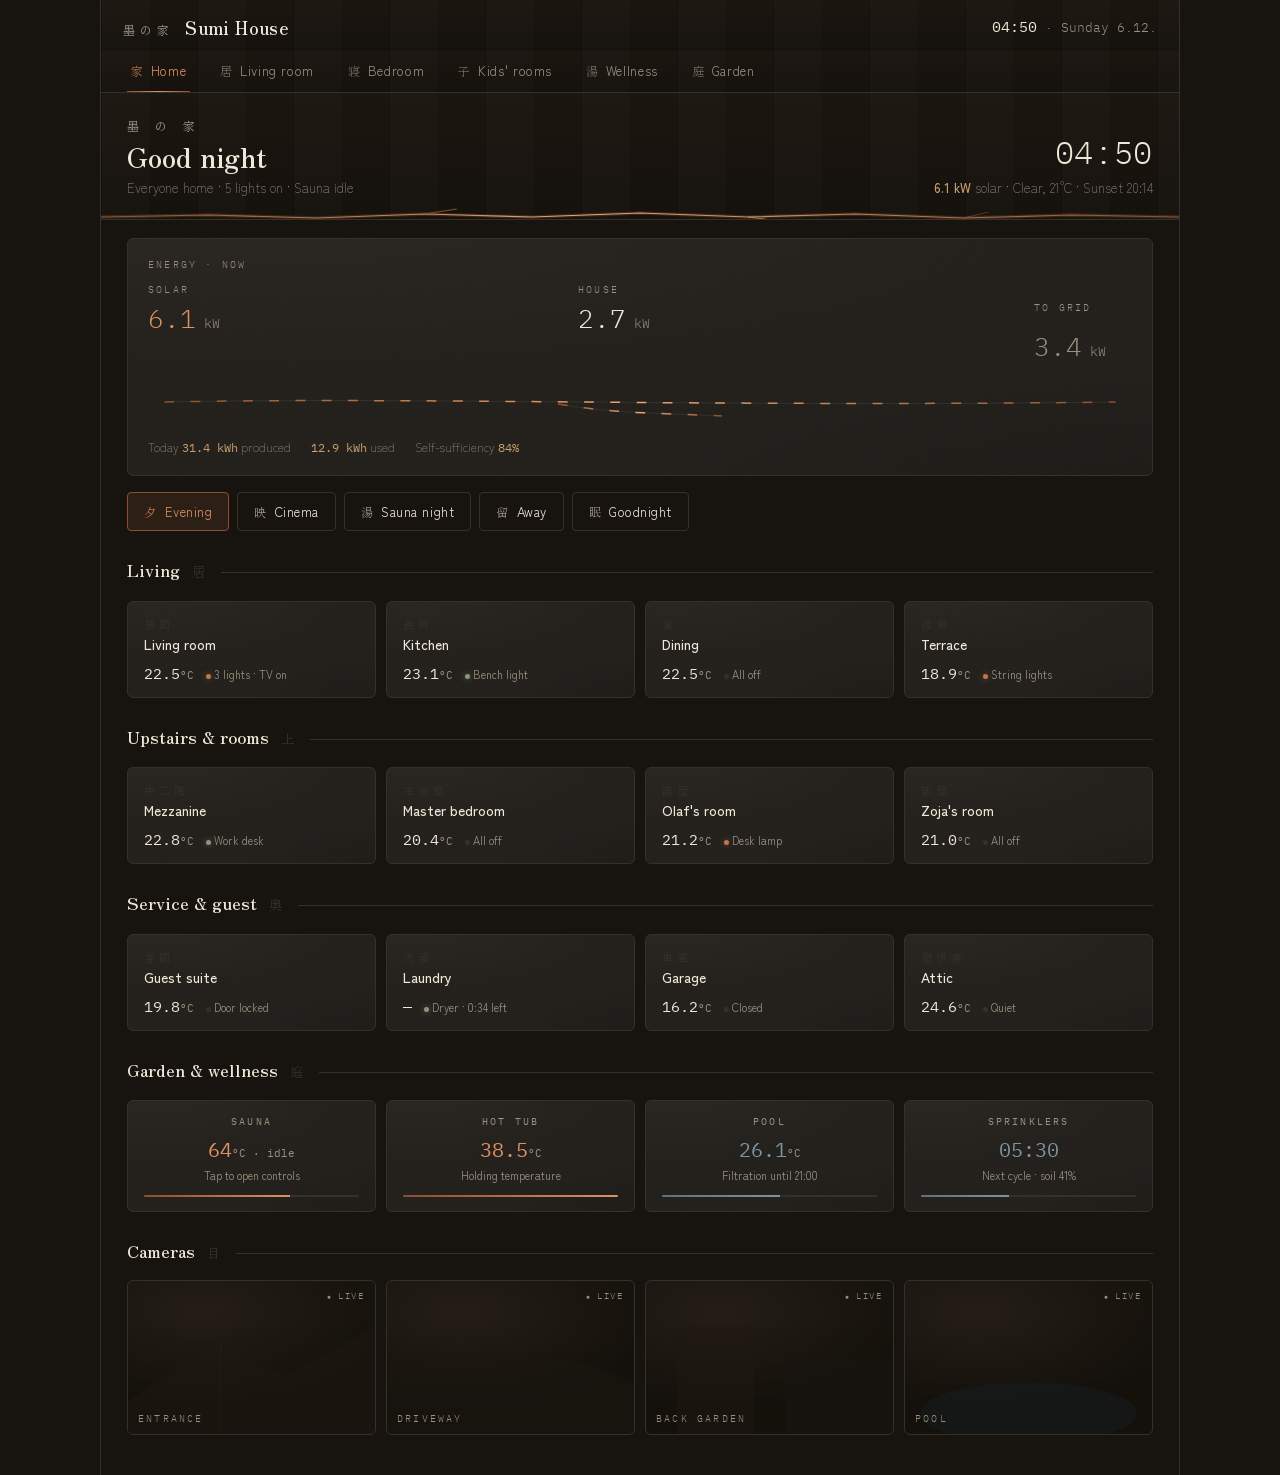
==== Concepts/sumi-house-mock.html @ 8020c4f8 "initial theme and concept files including ai specs" ====
<!DOCTYPE html>
<html lang="en">
<head>
<meta charset="UTF-8">
<meta name="viewport" content="width=device-width, initial-scale=1.0">
<title>Sumi House — Home Assistant Mock</title>
<link rel="preconnect" href="https://fonts.googleapis.com">
<link href="https://fonts.googleapis.com/css2?family=Zen+Old+Mincho:wght@400;600;700&family=Zen+Kaku+Gothic+New:wght@300;400;500;700&family=IBM+Plex+Mono:wght@300;400;500&display=swap" rel="stylesheet">
<style>
:root{
  --char:      #17130E;
  --char-2:    #211E1A;  /* cast concrete — deep */
  --char-3:    #292620;
  --seam:      #34302A;
  --washi:     #EFE7D7;
  --stone:     #99907F;
  --oak:       #C89F6E;
  --copper:    #C0754A;
  --copper-hi: #DE9163;
  --copper-lo: #8C4E2E;
  --moss:      #8B9678;
  --mizu:      #7E93A0;
  --faint:     #6B655A;
  --r-card: 6px;
  --r-chip: 4px;
  --font-display:"Zen Old Mincho",serif;
  --font-ui:"Zen Kaku Gothic New",sans-serif;
  --font-data:"IBM Plex Mono",monospace;
  --crack: url("data:image/svg+xml,%3Csvg%20xmlns='http://www.w3.org/2000/svg'%20viewBox='0%200%20600%2014'%20preserveAspectRatio='none'%3E%3Cdefs%3E%3ClinearGradient%20id='g'%20x1='0'%20x2='1'%3E%3Cstop%20offset='0'%20stop-color='%238C4E2E'/%3E%3Cstop%20offset='.45'%20stop-color='%23E8A56F'/%3E%3Cstop%20offset='1'%20stop-color='%238C4E2E'/%3E%3C/linearGradient%3E%3C/defs%3E%3Cpath%20d='M0%2010%20L60%208%20120%2011%20180%207%20240%2010%20300%206%20360%2010%20420%207%20480%2011%20540%208%20600%2010'%20fill='none'%20stroke='%23DE9163'%20stroke-width='3.5'%20opacity='.16'/%3E%3Cpath%20d='M0%2010%20L60%208%20120%2011%20180%207%20240%2010%20300%206%20360%2010%20420%207%20480%2011%20540%208%20600%2010'%20fill='none'%20stroke='url(%23g)'%20stroke-width='1.2'/%3E%3Cpath%20d='M180%207%20L198%202%20M360%2010%20L376%2013.5%20M480%2011%20L494%205'%20fill='none'%20stroke='url(%23g)'%20stroke-width='.8'%20opacity='.85'/%3E%3C/svg%3E");
}
*{margin:0;padding:0;box-sizing:border-box}
html,body{height:100%}
body{
  background:var(--char);color:var(--washi);
  font-family:var(--font-ui);font-weight:300;line-height:1.5;
  -webkit-font-smoothing:antialiased;
}
button{font-family:inherit;color:inherit;background:none;border:none;cursor:pointer}
.planks{
  background-image:
    repeating-linear-gradient(90deg, rgba(0,0,0,.28) 0px, rgba(0,0,0,.28) 1px, transparent 1px, transparent 96px),
    repeating-linear-gradient(90deg, rgba(255,255,255,.012) 0px, rgba(255,255,255,.012) 48px, transparent 48px, transparent 96px),
    linear-gradient(180deg,#1B1610 0%, #15110C 100%);
}
/* ---------- HA app chrome ---------- */
.app{max-width:1080px;margin:0 auto;min-height:100%;border-left:1px solid var(--seam);border-right:1px solid var(--seam)}
.appbar{
  display:flex;align-items:center;justify-content:space-between;
  padding:14px 22px 10px;
}
.appbar .brand{display:flex;align-items:baseline;gap:12px}
.appbar .brand .k{font-family:var(--font-display);font-size:12px;letter-spacing:.4em;color:var(--stone)}
.appbar .brand b{font-family:var(--font-display);font-weight:600;font-size:18px;letter-spacing:.02em}
.appbar .clockline{font-family:var(--font-data);font-size:13px;color:var(--stone)}
.appbar .clockline b{color:var(--washi);font-weight:400;font-size:15px}
.tabs{
  display:flex;gap:2px;padding:0 14px;overflow-x:auto;scrollbar-width:none;
  border-bottom:1px solid var(--seam);
}
.tabs::-webkit-scrollbar{display:none}
.tab{
  padding:10px 16px 12px;font-size:13px;font-weight:400;color:var(--stone);
  letter-spacing:.05em;position:relative;white-space:nowrap;transition:color .2s;
}
.tab .k{font-family:var(--font-display);margin-right:7px;font-size:12px;opacity:.7}
.tab:hover{color:var(--washi)}
.tab.active{color:var(--copper-hi)}
.tab.active::after{
  content:"";position:absolute;left:12px;right:12px;bottom:-1px;height:2px;
  background:linear-gradient(90deg,var(--copper-lo),var(--copper-hi),var(--copper-lo));
}
/* ---------- views ---------- */
.view{display:none;padding-bottom:40px;animation:vin .35s ease}
.view.on{display:block}
@keyframes vin{from{opacity:0;transform:translateY(4px)}to{opacity:1;transform:none}}
@media (prefers-reduced-motion: reduce){.view{animation:none}}
.dash-head{padding:24px 26px 22px;position:relative;overflow:hidden;border-bottom:1px solid var(--seam)}
.dash-head::after{
  content:"";position:absolute;left:0;right:0;bottom:-2px;height:14px;pointer-events:none;
  background:var(--crack) center bottom / 100% 14px no-repeat;
}
.dh-row{display:flex;justify-content:space-between;align-items:flex-end;gap:16px;flex-wrap:wrap}
.dh-kanji{font-family:var(--font-display);color:var(--stone);font-size:12px;letter-spacing:.55em;margin-bottom:6px}
.dh-title{font-family:var(--font-display);font-weight:600;font-size:28px;line-height:1.1}
.dh-sub{color:var(--stone);font-size:13px;margin-top:6px}
.dh-clock{text-align:right}
.dh-time{font-family:var(--font-data);font-weight:300;font-size:32px;letter-spacing:.02em}
.dh-wx{color:var(--stone);font-size:13px;margin-top:2px}
.dh-wx b{color:var(--oak);font-weight:500}
/* ---------- grid & cards ---------- */
.grid{display:grid;gap:10px;padding:18px 26px 0}
.g2{grid-template-columns:repeat(2,1fr)}
.g3{grid-template-columns:repeat(3,1fr)}
.g4{grid-template-columns:repeat(4,1fr)}
.span2{grid-column:span 2}
.card{
  background:
    url("data:image/svg+xml,%3Csvg%20xmlns='http://www.w3.org/2000/svg'%20width='160'%20height='160'%3E%3Cfilter%20id='n'%3E%3CfeTurbulence%20type='fractalNoise'%20baseFrequency='0.8'%20numOctaves='2'%20stitchTiles='stitch'/%3E%3C/filter%3E%3Crect%20width='160'%20height='160'%20filter='url(%23n)'%20opacity='0.035'/%3E%3C/svg%3E"),
    radial-gradient(140% 120% at 12% -10%, #282520 0%, rgba(40,37,32,0) 55%),
    radial-gradient(130% 140% at 108% 118%, #1A1814 0%, rgba(26,24,20,0) 50%),
    var(--char-2);
  border:1px solid var(--seam);border-radius:var(--r-card);
  padding:14px 16px;position:relative;
  transition:filter .25s ease, transform .25s ease, border-color .3s ease;
}
.card:hover{filter:brightness(1.08)}
/* active card — a quiet copper trace on the frame, no crack */
.card.veined{border-color:rgba(140,78,46,.45)}
.label{font-family:var(--font-data);font-size:10px;letter-spacing:.22em;text-transform:uppercase;color:var(--stone)}
.sect{padding:26px 26px 0;display:flex;align-items:baseline;gap:12px}
.sect h3{font-family:var(--font-display);font-weight:600;font-size:17px}
.sect .k{font-family:var(--font-display);color:var(--seam);font-size:13px;letter-spacing:.3em}
.sect::after{content:"";flex:1;height:1px;background:var(--seam);transform:translateY(-4px)}
/* ---------- energy ---------- */
.energy{grid-column:1 / -1;padding:18px 20px}
.en-row{display:flex;justify-content:space-between;gap:12px;flex-wrap:wrap}
.en-node{min-width:110px}
.en-node .v{font-family:var(--font-data);font-size:26px;font-weight:300;margin-top:2px}
.en-node .v small{font-size:13px;color:var(--stone)}
.en-node.solar .v{color:var(--copper-hi)}
.en-node.grid .v{color:var(--stone)}
.en-flow{height:46px;margin-top:14px}
.en-flow svg{width:100%;height:100%}
.flowline{stroke:var(--seam);stroke-width:1;fill:none}
.flowlive{stroke:url(#cu);stroke-width:1.5;fill:none;stroke-dasharray:6 10;animation:flow 2.6s linear infinite}
@keyframes flow{to{stroke-dashoffset:-64}}
@media (prefers-reduced-motion: reduce){.flowlive{animation:none}}
.en-meta{display:flex;gap:20px;margin-top:12px;color:var(--stone);font-size:12px;flex-wrap:wrap}
.en-meta b{color:var(--oak);font-family:var(--font-data);font-weight:400}
/* ---------- scenes ---------- */
.scenes{display:flex;gap:8px;padding:16px 26px 0;flex-wrap:wrap}
.scene{
  border:1px solid var(--seam);border-radius:var(--r-chip);color:var(--washi);
  font-weight:400;font-size:13px;padding:9px 16px;letter-spacing:.04em;transition:all .2s ease;
}
.scene .k{font-family:var(--font-display);color:var(--stone);margin-right:8px;font-size:12px}
.scene:hover{border-color:var(--copper-lo);color:var(--copper-hi)}
.scene.active{background:rgba(192,117,74,.12);border-color:var(--copper-lo);color:var(--copper-hi)}
.scene.active .k{color:var(--copper)}
/* ---------- rooms ---------- */
.room{min-height:96px;display:flex;flex-direction:column;justify-content:space-between;cursor:pointer;text-align:left;width:100%}
.room:hover{transform:translateY(-1px)}
.room .k{font-family:var(--font-display);font-size:11px;color:var(--seam);letter-spacing:.35em;transition:color .25s}
.room:hover .k{color:var(--copper-lo)}
.room h4{font-weight:500;font-size:14px;margin-top:2px}
.room .stat{display:flex;gap:12px;align-items:baseline;margin-top:10px}
.room .t{font-family:var(--font-data);font-size:15px}
.room .t small{color:var(--stone);font-size:11px}
.room .devs{color:var(--stone);font-size:11px}
.dot{width:5px;height:5px;border-radius:50%;display:inline-block;background:var(--seam);vertical-align:middle}
.dot.on{background:var(--moss);box-shadow:0 0 6px rgba(139,150,120,.6)}
.dot.warm{background:var(--copper);box-shadow:0 0 6px rgba(192,117,74,.55)}
/* ---------- cameras ---------- */
.cams{display:grid;grid-template-columns:repeat(4,1fr);gap:10px;padding:16px 26px 0}
.cam{
  aspect-ratio:16/10;border:1px solid var(--seam);border-radius:var(--r-card);
  background:radial-gradient(120% 90% at 30% 20%, #241E16 0%, #14100B 70%);
  position:relative;overflow:hidden;
}
.cam .label{position:absolute;left:10px;bottom:8px}
.cam .rec{position:absolute;top:8px;right:10px;font-family:var(--font-data);font-size:9px;letter-spacing:.2em;color:var(--moss)}
.cam .rec::before{content:"●";margin-right:5px;font-size:7px}
.cam svg{position:absolute;inset:0;width:100%;height:100%;opacity:.5}
/* ---------- wellness tiles ---------- */
.well .v{font-family:var(--font-data);font-size:20px;margin-top:8px}
.well .v small{font-size:11px;color:var(--stone)}
.well .state{font-size:11px;color:var(--stone);margin-top:4px}
.well.hot .v{color:var(--copper-hi)}
.well.water .v{color:var(--mizu)}
.well.grass .v{color:var(--moss)}
.bar{height:2px;background:var(--seam);border-radius:1px;margin-top:12px;overflow:hidden}
.bar i{display:block;height:100%;background:linear-gradient(90deg,var(--copper-lo),var(--copper-hi));transition:width .4s ease}
.bar.w i{background:linear-gradient(90deg,#5C7280,var(--mizu))}
.bar.g i{background:linear-gradient(90deg,#66735A,var(--moss))}
/* ---------- lights & controls ---------- */
.light-row{display:flex;flex-direction:column;gap:6px;margin-top:12px}
.light{
  display:flex;align-items:center;gap:12px;padding:10px 12px;
  background:var(--char);border:1px solid var(--seam);border-radius:var(--r-chip);
}
.light .nm{font-size:13px;font-weight:400;flex:1;min-width:96px}
.light .pct{font-family:var(--font-data);font-size:12px;color:var(--stone);width:38px;text-align:right}
input[type=range]{
  -webkit-appearance:none;appearance:none;flex:1.6;min-width:80px;height:2px;border-radius:1px;outline:none;
  background:linear-gradient(90deg,var(--copper-lo) 0%,var(--oak) var(--v,50%),var(--seam) var(--v,50%));
}
input[type=range]::-webkit-slider-thumb{
  -webkit-appearance:none;width:12px;height:12px;border-radius:50%;
  background:var(--washi);box-shadow:0 0 0 3px var(--char);cursor:pointer;
}
input[type=range]::-moz-range-thumb{
  width:12px;height:12px;border:none;border-radius:50%;
  background:var(--washi);box-shadow:0 0 0 3px var(--char);cursor:pointer;
}
.toggle{
  width:40px;height:22px;border-radius:3px;border:1px solid var(--seam);
  position:relative;background:var(--char);flex:none;
}
.toggle i{position:absolute;top:3px;left:3px;width:14px;height:14px;border-radius:2px;background:var(--stone);transition:all .2s}
.toggle.on{border-color:var(--copper-lo);background:rgba(192,117,74,.14)}
.toggle.on i{left:21px;background:var(--copper)}
.rowline{display:flex;justify-content:space-between;align-items:center;margin-top:10px;gap:10px}
.rowline .st{font-weight:500;font-size:14px}
.rowline .sub{color:var(--stone);font-size:11px;margin-top:2px}
/* climate */
.climate .big{font-family:var(--font-data);font-size:34px;font-weight:300;margin-top:6px}
.climate .big small{font-size:14px;color:var(--stone)}
.climate .tgt{color:var(--stone);font-size:12px;margin-top:2px}
.climate .tgt b{color:var(--oak);font-family:var(--font-data);font-weight:400}
.steppers{display:flex;gap:6px;margin-top:12px;align-items:center}
.step{
  width:32px;height:28px;border:1px solid var(--seam);border-radius:3px;color:var(--stone);
  font-family:var(--font-data);font-size:15px;transition:all .2s;
}
.step:hover{color:var(--copper-hi);border-color:var(--copper-lo)}
.mchip{
  font-family:var(--font-data);font-size:10px;letter-spacing:.15em;text-transform:uppercase;
  border:1px solid var(--seam);border-radius:3px;padding:5px 10px;color:var(--stone);
}
.mchip.on{color:var(--copper-hi);border-color:var(--copper-lo);background:rgba(192,117,74,.13)}
/* media */
.media{display:flex;gap:14px;align-items:center;margin-top:10px}
.art{
  width:48px;height:48px;border-radius:var(--r-chip);flex:none;
  background:linear-gradient(135deg,#3B2E20,#1C150D);border:1px solid var(--seam);position:relative;overflow:hidden;
}
.art::after{content:"";position:absolute;inset:0;background:radial-gradient(60% 60% at 35% 30%,rgba(222,145,99,.35),transparent 70%)}
.media .tt{font-weight:500;font-size:14px}
.media .ar{color:var(--stone);font-size:12px;margin-top:2px}
.transport{display:flex;gap:16px;margin-top:6px;color:var(--stone);font-size:12px;font-family:var(--font-data);letter-spacing:.1em;align-items:center}
.transport button{color:var(--copper-hi);font-size:13px}
/* action button */
.act{
  margin-top:12px;border:1px solid var(--copper-lo);border-radius:3px;padding:8px 14px;
  color:var(--copper-hi);font-size:12px;letter-spacing:.08em;font-weight:400;transition:all .2s;
}
.act:hover{background:rgba(192,117,74,.12)}
.act.ghost{border-color:var(--seam);color:var(--stone)}
.act.ghost:hover{color:var(--washi)}
/* toast */
.toast{
  position:fixed;left:50%;bottom:26px;transform:translate(-50%,20px);opacity:0;
  background:var(--char-3);border:1px solid var(--seam);border-radius:4px;
  padding:10px 18px;font-size:13px;color:var(--washi);pointer-events:none;
  transition:all .3s ease;z-index:50;box-shadow:0 12px 40px rgba(0,0,0,.5);
}
.toast.show{opacity:1;transform:translate(-50%,0)}
.toast .k{font-family:var(--font-display);color:var(--copper);margin-right:8px}
@media(max-width:760px){
  .g4{grid-template-columns:repeat(2,1fr)}
  .g3{grid-template-columns:repeat(2,1fr)}
  .cams{grid-template-columns:repeat(2,1fr)}
  .grid,.sect,.scenes,.cams{padding-left:14px;padding-right:14px}
  .dash-head{padding:20px 14px 18px}
  .dh-time{font-size:25px}
  .appbar{padding:12px 14px 8px}
}
@media(max-width:430px){
  .g2{grid-template-columns:1fr}
  .span2{grid-column:span 1}
}
/* ============================================================
   GARDEN — Onsen (湯) & Maintenance (庭)
   Accent = identity (oak / mizu / moss). Copper = kintsugi only.
   ============================================================ */
.a-oak{--accent:var(--oak)}
.a-mizu{--accent:var(--mizu)}
.a-moss{--accent:var(--moss)}
.a-copper{--accent:var(--copper-hi)}
.span3{grid-column:span 3}
.grid > *{min-width:0}   /* a card never widens its own grid track */
.spanall{grid-column:1/-1}
.sect.major{padding-top:32px}
.sect.major h3{font-size:19px}
.sect.major .k{color:var(--stone);opacity:.55}

/* --- kintsugi: a real seam, earned only by an active device --- */
.card.veined::after{
  content:"";position:absolute;left:-1px;right:-1px;top:-6px;height:14px;pointer-events:none;
  background:var(--crack) center center / 100% 14px no-repeat;
  animation:seamin var(--ease-in,.9s) ease;
}
@keyframes seamin{from{opacity:0;transform:scaleX(.6)}to{opacity:1;transform:none}}
@media (prefers-reduced-motion: reduce){.card.veined::after{animation:none}}

/* --- vessel cards: sauna & hot tub. Same geometry, different form --- */
.vessel{display:flex;flex-direction:column;min-height:0;padding:13px 16px 11px}
.vessel::before{
  content:"";position:absolute;left:0;top:12px;bottom:12px;width:2px;
  border-radius:0 2px 2px 0;background:var(--accent);opacity:.7;
}
.vhead{display:flex;align-items:flex-start;justify-content:space-between;gap:10px}
.vhead .ttl{display:flex;align-items:baseline;gap:9px}
.vhead .k{font-family:var(--font-display);font-size:13px;letter-spacing:.3em;color:var(--accent);opacity:.85}
.pill{
  font-family:var(--font-data);font-size:9px;letter-spacing:.2em;text-transform:uppercase;
  color:var(--stone);border:1px solid var(--seam);border-radius:2px;padding:3px 7px;white-space:nowrap;
}
.pill.live{color:var(--copper-hi);border-color:var(--copper-lo);background:rgba(192,117,74,.11)}
.pill.cool{color:var(--mizu);border-color:rgba(126,147,160,.45)}
.pill.ok{color:var(--moss);border-color:rgba(139,150,120,.45)}

/* gauge — arc (dry heat, open) vs ring (water, closed) */
.gwrap{display:flex;align-items:center;justify-content:center;gap:10px;margin:6px 0 2px}
.gbtn{
  width:40px;height:40px;flex:none;border:1px solid var(--seam);border-radius:4px;
  color:var(--stone);font-family:var(--font-data);font-size:18px;line-height:1;transition:all .2s;
}
.gbtn:hover{color:var(--copper-hi);border-color:var(--copper-lo);background:rgba(192,117,74,.08)}
.gbtn:active{transform:scale(.94)}
.gauge{position:relative;width:116px;height:116px;flex:none;touch-action:none;cursor:pointer}
.gauge svg{width:100%;height:100%;display:block}
.gauge.arc svg{transform:rotate(135deg)}
.gauge.ring svg{transform:rotate(-90deg)}
.gtrack{fill:none;stroke:var(--seam);stroke-width:3}
.gfill{fill:none;stroke-width:3;stroke-linecap:round;stroke:var(--accent);transition:stroke-dashoffset .45s cubic-bezier(.22,1,.36,1),stroke .3s}
.card.veined .gfill{stroke:var(--copper-hi)}
.ghandle{fill:var(--washi);stroke:var(--char);stroke-width:3;r:4;transition:transform .45s cubic-bezier(.22,1,.36,1)}
.gcenter{position:absolute;inset:0;display:flex;flex-direction:column;align-items:center;justify-content:center;pointer-events:none}
.gnum{font-family:var(--font-data);font-size:29px;font-weight:300;line-height:1;letter-spacing:-.01em}
.gnum small{font-size:11px;color:var(--stone);margin-left:1px}
.gtgt{font-family:var(--font-data);font-size:9px;color:var(--stone);letter-spacing:.12em;margin-top:5px}
.gtgt b{color:var(--accent);font-weight:400}
.geta{font-family:var(--font-data);font-size:9px;letter-spacing:.16em;text-transform:uppercase;color:var(--faint);text-align:center;margin:0 0 8px}

/* rows inside a vessel / any stacked control card */
.vrow{display:flex;align-items:center;justify-content:space-between;gap:10px;padding:6px 0;border-top:1px solid var(--seam)}
.vrow:first-of-type{border-top:none}
.vrow .nm{font-size:13px;font-weight:400}
.vrow .nm em{display:block;font-style:normal;color:var(--stone);font-size:10px;margin-top:1px;font-family:var(--font-data);letter-spacing:.03em}
.vrow .val{font-family:var(--font-data);font-size:13px;color:var(--washi)}

/* running cost footer */
.cost{display:flex;align-items:baseline;gap:20px;margin-top:auto;padding-top:9px;border-top:1px solid var(--seam)}
.cost .c{flex:none}
.cost .c .l{font-family:var(--font-data);font-size:9px;letter-spacing:.2em;text-transform:uppercase;color:var(--faint)}
.cost .c .n{font-family:var(--font-data);font-size:13px;margin-top:2px;font-weight:300}
.cost .c .n span{font-size:10px;color:var(--stone);margin-left:3px}
.spark{flex:1;display:flex;align-items:flex-end;gap:2px;height:24px;min-width:56px}
.spark i{flex:1;background:var(--seam);border-radius:1px 1px 0 0;min-height:2px}
.spark i.cur{background:var(--accent);opacity:.85}

.chiprow{display:flex;gap:6px;align-items:center}

/* light colour swatches */
.swatches{display:flex;gap:6px;flex-wrap:wrap}
.sw{width:24px;height:24px;border-radius:3px;border:1px solid var(--seam);flex:none;transition:all .2s;position:relative}
.sw:hover{transform:translateY(-1px)}
.sw.on{border-color:var(--washi);box-shadow:0 0 0 1px var(--washi) inset,0 0 10px -2px currentColor}

/* service / maintenance — one quiet line, not a grid of boxes */
.svcline{display:flex;flex-wrap:wrap;gap:4px 20px;margin-top:9px;padding-top:9px;border-top:1px solid var(--seam)}
.svcline .s{display:flex;align-items:baseline;gap:7px}
.svcline .s .l{font-family:var(--font-data);font-size:9px;letter-spacing:.16em;text-transform:uppercase;color:var(--faint)}
.svcline .s .d{font-family:var(--font-data);font-size:12px;color:var(--washi)}
.svcline .s.due .d{color:var(--copper-hi)}

/* service / maintenance countdowns */
.svc{display:grid;grid-template-columns:1fr 1fr;gap:8px;margin-top:10px}
.svc.three{grid-template-columns:repeat(3,1fr)}
.svcitem{border:1px solid var(--seam);border-radius:var(--r-chip);padding:9px 10px;background:var(--char)}
.svcitem .l{font-family:var(--font-data);font-size:9px;letter-spacing:.18em;text-transform:uppercase;color:var(--stone)}
.svcitem .d{font-family:var(--font-data);font-size:15px;margin-top:5px;font-weight:300}
.svcitem .w{font-size:10px;color:var(--stone);margin-top:3px;font-family:var(--font-data)}
.svcitem.due{border-color:var(--copper-lo)}
.svcitem.due .d{color:var(--copper-hi)}

/* schedule rows */
.sched{margin-top:4px}
.srow{display:flex;align-items:center;gap:10px;padding:5px 0;border-top:1px solid var(--seam)}
.srow:first-child{border-top:none}
.srow .day{font-family:var(--font-data);font-size:10px;letter-spacing:.18em;text-transform:uppercase;color:var(--stone);width:34px;flex:none}
.srow .tm{font-family:var(--font-data);font-size:12px;width:46px;flex:none}
.srow .dur{color:var(--stone);font-size:11px;flex:1;min-width:0;font-family:var(--font-data);letter-spacing:.04em;white-space:nowrap;overflow:hidden;text-overflow:ellipsis}
.srow .vd{
  font-family:var(--font-data);font-size:9px;letter-spacing:.16em;text-transform:uppercase;
  padding:3px 7px;border-radius:2px;border:1px solid var(--seam);color:var(--stone);flex:none;white-space:nowrap;
}
.srow .vd.run{color:var(--moss);border-color:rgba(139,150,120,.5)}
.srow .vd.skip{color:var(--stone);opacity:.55}
.srow.muted{opacity:.4}

/* sensor readings */
.readings{display:grid;grid-template-columns:repeat(4,1fr);gap:0;margin-top:14px}
.rd{border-left:1px solid var(--seam);padding:0 14px}
.rd:first-child{border-left:none;padding-left:0}
.rd .l{font-family:var(--font-data);font-size:9px;letter-spacing:.2em;text-transform:uppercase;color:var(--stone)}
.rd .n{font-family:var(--font-data);font-size:21px;font-weight:300;margin-top:4px;line-height:1}
.rd .n small{font-size:11px;color:var(--stone);margin-left:2px}
.band{height:3px;background:var(--seam);border-radius:2px;margin-top:10px;position:relative}
.band .safe{position:absolute;top:0;bottom:0;background:rgba(139,150,120,.4);border-radius:2px}
.band .pin{position:absolute;top:-3px;width:2px;height:9px;background:var(--washi);border-radius:1px;transform:translateX(-1px)}
.rd .note{font-size:10px;margin-top:6px;font-family:var(--font-data);letter-spacing:.05em;color:var(--moss);white-space:nowrap;overflow:hidden;text-overflow:ellipsis}
.rd .note.warn{color:var(--oak)}

/* sprinkler zone tiles */
.zone{cursor:pointer;text-align:left;width:100%;display:block}
.ztop{display:flex;align-items:flex-start;justify-content:space-between;gap:8px}
.zk{font-family:var(--font-display);font-size:12px;letter-spacing:.3em;color:var(--faint);transition:color .25s}
.zone.on .zk{color:var(--copper-lo)}
.zname{font-size:13px;font-weight:400;margin-top:5px}
.zmeta{color:var(--stone);font-size:11px;margin-top:7px;font-family:var(--font-data);letter-spacing:.03em}

/* run-history timeline */
.tl{margin-top:8px}
.tlrow{display:flex;align-items:center;gap:10px;padding:1px 0}
.tlname{font-size:11px;width:76px;flex:none;display:flex;align-items:baseline;gap:6px}
.tlname .k{font-family:var(--font-display);font-size:10px;letter-spacing:.2em;color:var(--faint)}
.tltrack{flex:1;height:9px;position:relative}
.tltrack::before{content:"";position:absolute;left:0;right:0;top:50%;height:1px;background:var(--seam)}
.tlrun{position:absolute;top:2px;height:5px;border-radius:1px;background:linear-gradient(180deg,rgba(126,147,160,.95),rgba(126,147,160,.45))}
.tlrun.skipped{background:none;border:1px dashed var(--faint);height:4px;top:2px;opacity:.6}
.tlaxis{display:flex;margin-top:5px;padding-left:86px;justify-content:space-between;font-family:var(--font-data);font-size:9px;letter-spacing:.16em;color:var(--faint);text-transform:uppercase}

/* AI forecast block */
#spr-card,#pool-card{display:flex;flex-direction:column}
#pool-card .svcline{margin-top:auto}
.forecast{display:flex;gap:16px;align-items:stretch;margin-top:12px;flex:1}
.fverdict{flex:none;width:118px;border-right:1px solid var(--seam);padding-right:16px;display:flex;flex-direction:column;justify-content:center}
.fverdict .k{font-family:var(--font-display);font-size:26px;letter-spacing:.08em;color:var(--stone)}
.fverdict .vv{font-family:var(--font-data);font-size:10px;letter-spacing:.2em;text-transform:uppercase;margin-top:10px}
.fverdict.run .k{color:var(--moss)}
.fverdict.run .vv{color:var(--moss)}
.fverdict.skip .vv{color:var(--stone)}
.ftext{font-family:var(--font-display);font-size:13px;line-height:1.7;opacity:.92;flex:1}
.fmeta{font-family:var(--font-data);font-size:9px;letter-spacing:.18em;color:var(--faint);margin-top:auto;padding-top:12px;text-transform:uppercase}

/* mower */
.mow{display:flex;gap:14px;align-items:center;margin-top:8px}
.mring{width:50px;height:50px;flex:none;position:relative}
.mring svg{width:100%;height:100%;transform:rotate(-90deg)}
.mring .t{fill:none;stroke:var(--seam);stroke-width:3}
.mring .f{fill:none;stroke:var(--moss);stroke-width:3;stroke-linecap:round;transition:stroke-dashoffset .5s ease}
.mring .c{position:absolute;inset:0;display:flex;align-items:center;justify-content:center;font-family:var(--font-data);font-size:12px;font-weight:300}
.mring .c span{font-size:8px;color:var(--stone)}
.mbody{flex:1;min-width:0}
.mstat{font-size:14px;font-weight:500}
.mlist{margin-top:5px}
.mline{display:flex;justify-content:space-between;gap:10px;padding:2px 0;border-top:1px solid var(--seam);font-size:10px;color:var(--stone)}
.mline:first-child{border-top:none}
.mline b{font-family:var(--font-data);font-weight:400;color:var(--washi);font-size:11px}
.wear{height:2px;background:var(--seam);border-radius:1px;margin-top:6px;overflow:hidden}
.wear i{display:block;height:100%;background:linear-gradient(90deg,var(--moss),var(--oak));transition:width .4s}
.wear i.hot{background:linear-gradient(90deg,var(--oak),var(--copper-hi))}
.errchip{
  font-family:var(--font-data);font-size:9px;letter-spacing:.16em;text-transform:uppercase;
  padding:3px 8px;border-radius:2px;border:1px solid var(--seam);color:var(--stone);
}
.errchip.clear{color:var(--moss);border-color:rgba(139,150,120,.4)}
.errchip.err{color:var(--copper-hi);border-color:var(--copper-lo);background:rgba(192,117,74,.1)}

/* music */
.plist{display:flex;gap:6px;margin-top:8px;overflow-x:auto;scrollbar-width:none;padding-bottom:2px}
.plist::-webkit-scrollbar{display:none}
.plist .mchip{white-space:nowrap;flex:none;cursor:pointer}
.spk{display:flex;align-items:center;gap:8px;margin-top:8px;flex-wrap:wrap}
.spk .mchip{cursor:pointer}

/* ── condensed vessel: gauge beside its controls, everything in one box ── */
.vbody{display:flex;gap:16px;align-items:flex-start;margin-top:9px}
.vleft{width:110px;flex:none;display:flex;flex-direction:column;align-items:center}
.vright{flex:1;min-width:0}
.gauge{width:104px;height:104px}
.gnum{font-size:25px}
.gnum small{font-size:10px}
.gtgt{font-size:10px;letter-spacing:.06em;margin-top:3px}
.gsteps{display:flex;gap:6px;margin-top:7px}
.gsteps .gbtn{width:34px;height:27px;font-size:16px}
.geta{margin:7px 0 0;font-size:8px;letter-spacing:.14em}
.vrow{padding:5px 0}
.vrow .nm em{font-size:10px}
.swrow{display:flex;gap:5px;padding:8px 0 1px;border-top:1px solid var(--seam)}
.swrow .sw{width:19px;height:19px;border-radius:2px}

/* one-line now-playing strip */
.strip{display:flex;align-items:center;gap:10px;margin-top:9px;padding-top:9px;border-top:1px solid var(--seam)}
.art.sm{width:34px;height:34px}
.mtitle{flex:1;min-width:0;font-size:12px;white-space:nowrap;overflow:hidden;text-overflow:ellipsis}
.mtitle em{display:block;font-style:normal;font-size:10px;color:var(--stone);font-family:var(--font-data);letter-spacing:.04em}
.strip .transport{margin-top:0;flex:none;gap:12px}
.selrow{display:flex;gap:8px;margin-top:8px}
select.sel{
  flex:1;min-width:0;appearance:none;-webkit-appearance:none;cursor:pointer;
  background-color:var(--char);border:1px solid var(--seam);border-radius:3px;color:var(--washi);
  font-family:var(--font-ui);font-size:11px;font-weight:300;padding:6px 22px 6px 9px;
  background-image:linear-gradient(45deg,transparent 50%,var(--stone) 50%),linear-gradient(135deg,var(--stone) 50%,transparent 50%);
  background-position:calc(100% - 12px) 13px,calc(100% - 8px) 13px;
  background-size:4px 4px,4px 4px;background-repeat:no-repeat;
}
select.sel:hover{border-color:var(--copper-lo)}
select.sel:focus{outline:none;border-color:var(--copper-lo)}
select.sel option{background:var(--char-2);color:var(--washi)}

/* schedule as one quiet line, not a table */
.stripline{display:flex;flex-wrap:wrap;gap:3px 16px;margin-top:8px;padding-top:8px;border-top:1px solid var(--seam);transition:opacity .25s}
.stripline .s{display:flex;align-items:baseline;gap:6px}
.stripline .s .l{font-family:var(--font-data);font-size:9px;letter-spacing:.16em;text-transform:uppercase;color:var(--faint)}
.stripline .s .d{font-family:var(--font-data);font-size:11px;color:var(--washi)}
.stripline.off{opacity:.3}

/* a dot carries the forecast verdict — no chips */
.sdot{width:5px;height:5px;border-radius:50%;flex:none;background:var(--moss);box-shadow:0 0 5px rgba(139,150,120,.5)}
.srow.skip{opacity:.42}
.srow.skip .sdot{background:none;border:1px solid var(--faint);box-shadow:none}

@media(max-width:620px){
  .vbody{flex-direction:column;align-items:stretch;gap:10px}
  .vleft{width:auto;flex-direction:row;justify-content:center;align-items:center;gap:10px}
  .geta{margin:0}
}

/* garden responsive */
@media(max-width:560px){
  .g3,.g4{grid-template-columns:1fr}
  .span2,.span3{grid-column:span 1}
  .readings{grid-template-columns:repeat(2,1fr);gap:14px 0}
  .rd:nth-child(3){border-left:none;padding-left:0}
  .svc,.svc.three{grid-template-columns:1fr 1fr}
  .gauge{width:128px;height:128px}
  .gnum{font-size:30px}
  .gbtn{width:42px;height:42px}
  .gwrap{gap:8px}
  .cost{flex-wrap:wrap;gap:10px 16px}
  .spark{min-width:100%;order:3;height:20px}
  .vhead{flex-wrap:wrap}
  .tlname{width:64px;font-size:11px}
  .tlaxis{padding-left:76px}
  .mow{gap:12px}
  .mline{flex-wrap:wrap}
}
@media(max-width:900px){
  .vessel{min-height:0}
  .readings{grid-template-columns:repeat(2,1fr);gap:14px 0}
  .rd:nth-child(3){border-left:none;padding-left:0}
  .forecast{flex-direction:column;gap:12px}
  .fverdict{width:auto;border-right:none;border-bottom:1px solid var(--seam);padding:0 0 12px;flex-direction:row;align-items:baseline;gap:14px}
  .fverdict .vv{margin-top:0}
  .tlname{width:74px}
  .tlaxis{padding-left:86px}
}

/* person accent edge (kids rooms, any identity-owned card) */
.person::before{
  content:"";position:absolute;left:0;top:12px;bottom:12px;width:2px;
  border-radius:0 2px 2px 0;background:var(--accent);opacity:.7;
}
/* non-interactive toggle indicator, for tiles that are themselves the button */
.tog-ind{
  width:40px;height:22px;border-radius:3px;border:1px solid var(--seam);
  position:relative;background:var(--char);flex:none;display:inline-block;transition:all .2s;
}
.tog-ind i{position:absolute;top:3px;left:3px;width:14px;height:14px;border-radius:2px;background:var(--stone);transition:all .2s}
.zone.on .tog-ind{border-color:var(--copper-lo);background:rgba(192,117,74,.14)}
.zone.on .tog-ind i{left:21px;background:var(--copper)}
</style>
</head>
<body>
<div class="app">

  <div class="appbar planks">
    <div class="brand"><span class="k">墨の家</span><b>Sumi House</b></div>
    <div class="clockline"><b id="clock">--:--</b> · <span id="dateline">—</span></div>
  </div>
  <nav class="tabs planks">
    <button class="tab active" data-view="home"><span class="k">家</span>Home</button>
    <button class="tab" data-view="living"><span class="k">居</span>Living room</button>
    <button class="tab" data-view="master"><span class="k">寝</span>Bedroom</button>
    <button class="tab" data-view="kids"><span class="k">子</span>Kids' rooms</button>
    <button class="tab" data-view="wellness"><span class="k">湯</span>Wellness</button>
    <button class="tab" data-view="garden"><span class="k">庭</span>Garden</button>
  </nav>

  <!-- ============ VIEW: HOME ============ -->
  <section class="view on" id="v-home">
    <div class="dash-head planks">
      <div class="dh-row">
        <div>
          <div class="dh-kanji">墨 の 家</div>
          <div class="dh-title" id="greet">Good evening</div>
          <div class="dh-sub" id="home-sub">Everyone home · <span id="lights-count">4</span> lights on · <span id="sauna-note">Sauna idle</span></div>
        </div>
        <div class="dh-clock">
          <div class="dh-time" id="clock2">--:--</div>
          <div class="dh-wx"><b id="solar-hdr">6.2 kW</b> solar · Clear, 21°C · Sunset 20:14</div>
        </div>
      </div>
    </div>

    <div class="grid">
      <div class="card energy">
        <div class="label">Energy · now</div>
        <div class="en-row" style="margin-top:10px">
          <div class="en-node solar"><div class="label">Solar</div><div class="v"><span id="en-solar">6.2</span><small> kW</small></div></div>
          <div class="en-node"><div class="label">House</div><div class="v"><span id="en-house">2.8</span><small> kW</small></div></div>
          <div class="en-node grid"><div class="label">To grid</div><div class="v"><span id="en-grid">3.4</span><small> kW</small></div></div>
        </div>
        <div class="en-flow">
          <svg viewBox="0 0 600 46" preserveAspectRatio="none">
            <defs><linearGradient id="cu" x1="0" x2="1"><stop offset="0" stop-color="#8C4E2E"/><stop offset=".5" stop-color="#E8A56F"/><stop offset="1" stop-color="#8C4E2E"/></linearGradient></defs>
            <path class="flowline" d="M10 22 C 160 17, 340 27, 590 22"/>
            <path class="flowline" d="M250 24 C 285 34, 315 33, 350 36"/>
            <path class="flowlive" d="M10 22 C 160 17, 340 27, 590 22"/>
            <path class="flowlive" style="animation-duration:3.4s" d="M250 24 C 285 34, 315 33, 350 36"/>
          </svg>
        </div>
        <div class="en-meta">
          <span>Today <b>31.4 kWh</b> produced</span>
          <span><b>12.9 kWh</b> used</span>
          <span>Self-sufficiency <b>84%</b></span>
        </div>
      </div>
    </div>

    <div class="scenes" id="scenebar">
      <button class="scene active" data-scene="evening"><span class="k">夕</span>Evening</button>
      <button class="scene" data-scene="cinema"><span class="k">映</span>Cinema</button>
      <button class="scene" data-scene="sauna"><span class="k">湯</span>Sauna night</button>
      <button class="scene" data-scene="away"><span class="k">留</span>Away</button>
      <button class="scene" data-scene="goodnight"><span class="k">眠</span>Goodnight</button>
    </div>

    <div class="sect"><h3>Living</h3><span class="k">居</span></div>
    <div class="grid g4">
      <button class="card room" data-goto="living"><span class="k">居間</span><h4>Living room</h4>
        <div class="stat"><span class="t">22.5<small>°C</small></span><span class="devs" id="lr-devs"><i class="dot warm"></i> 3 lights · TV on</span></div></button>
      <button class="card room" data-goto="none"><span class="k">台所</span><h4>Kitchen</h4>
        <div class="stat"><span class="t">23.1<small>°C</small></span><span class="devs"><i class="dot on"></i> Bench light</span></div></button>
      <button class="card room" data-goto="none"><span class="k">食</span><h4>Dining</h4>
        <div class="stat"><span class="t">22.5<small>°C</small></span><span class="devs"><i class="dot"></i> All off</span></div></button>
      <button class="card room" data-goto="none"><span class="k">縁側</span><h4>Terrace</h4>
        <div class="stat"><span class="t">18.9<small>°C</small></span><span class="devs"><i class="dot warm"></i> String lights</span></div></button>
    </div>

    <div class="sect"><h3>Upstairs &amp; rooms</h3><span class="k">上</span></div>
    <div class="grid g4">
      <button class="card room" data-goto="none"><span class="k">中二階</span><h4>Mezzanine</h4>
        <div class="stat"><span class="t">22.8<small>°C</small></span><span class="devs"><i class="dot on"></i> Work desk</span></div></button>
      <button class="card room" data-goto="master"><span class="k">主寝室</span><h4>Master bedroom</h4>
        <div class="stat"><span class="t">20.4<small>°C</small></span><span class="devs"><i class="dot"></i> All off</span></div></button>
      <button class="card room" data-goto="kids"><span class="k">部屋</span><h4>Olaf's room</h4>
        <div class="stat"><span class="t">21.2<small>°C</small></span><span class="devs"><i class="dot warm"></i> Desk lamp</span></div></button>
      <button class="card room" data-goto="kids"><span class="k">部屋</span><h4>Zoja's room</h4>
        <div class="stat"><span class="t">21.0<small>°C</small></span><span class="devs"><i class="dot"></i> All off</span></div></button>
    </div>

    <div class="sect"><h3>Service &amp; guest</h3><span class="k">奥</span></div>
    <div class="grid g4">
      <button class="card room" data-goto="none"><span class="k">客間</span><h4>Guest suite</h4>
        <div class="stat"><span class="t">19.8<small>°C</small></span><span class="devs"><i class="dot"></i> Door locked</span></div></button>
      <button class="card room" data-goto="none"><span class="k">洗濯</span><h4>Laundry</h4>
        <div class="stat"><span class="t">—</span><span class="devs"><i class="dot on"></i> Dryer · <span id="dryer-left">0:34</span> left</span></div></button>
      <button class="card room" data-goto="none"><span class="k">車庫</span><h4>Garage</h4>
        <div class="stat"><span class="t">16.2<small>°C</small></span><span class="devs"><i class="dot"></i> Closed</span></div></button>
      <button class="card room" data-goto="none"><span class="k">屋根裏</span><h4>Attic</h4>
        <div class="stat"><span class="t">24.6<small>°C</small></span><span class="devs"><i class="dot"></i> Quiet</span></div></button>
    </div>

    <div class="sect"><h3>Garden &amp; wellness</h3><span class="k">庭</span></div>
    <div class="grid g4">
      <button class="card well hot" data-goto="wellness" id="home-sauna">
        <div class="label">Sauna</div><div class="v" id="home-sauna-v">64<small>°C · idle</small></div>
        <div class="state" id="home-sauna-s">Tap to open controls</div>
        <div class="bar"><i id="home-sauna-bar" style="width:0%"></i></div></button>
      <button class="card well hot" data-goto="wellness"><div class="label">Hot tub</div><div class="v">38.5<small>°C</small></div>
        <div class="state">Holding temperature</div><div class="bar"><i style="width:100%"></i></div></button>
      <button class="card well water" data-goto="wellness"><div class="label">Pool</div><div class="v">26.1<small>°C</small></div>
        <div class="state">Filtration until 21:00</div><div class="bar w"><i style="width:55%"></i></div></button>
      <button class="card well water" data-goto="garden"><div class="label">Sprinklers</div><div class="v">05:30</div>
        <div class="state">Next cycle · soil 41%</div><div class="bar w"><i style="width:41%"></i></div></button>
    </div>

    <div class="sect"><h3>Cameras</h3><span class="k">目</span></div>
    <div class="cams">
      <div class="cam"><svg viewBox="0 0 160 100" preserveAspectRatio="none"><path d="M0 78 L60 40 L100 62 L160 30 L160 100 L0 100 Z" fill="#1E1811"/><path d="M60 40 L60 100" stroke="#2A2219" stroke-width="1"/></svg><span class="rec">LIVE</span><span class="label">Entrance</span></div>
      <div class="cam"><svg viewBox="0 0 160 100" preserveAspectRatio="none"><path d="M0 60 Q80 30 160 66 L160 100 L0 100 Z" fill="#1B1710"/></svg><span class="rec">LIVE</span><span class="label">Driveway</span></div>
      <div class="cam"><svg viewBox="0 0 160 100" preserveAspectRatio="none"><rect x="20" y="30" width="50" height="70" fill="#1E1811"/><rect x="90" y="50" width="70" height="50" fill="#191510"/></svg><span class="rec">LIVE</span><span class="label">Back garden</span></div>
      <div class="cam"><svg viewBox="0 0 160 100" preserveAspectRatio="none"><ellipse cx="80" cy="86" rx="70" ry="20" fill="#17222A" opacity=".8"/></svg><span class="rec">LIVE</span><span class="label">Pool</span></div>
    </div>
  </section>

  <!-- ============ VIEW: LIVING ROOM ============ -->
  <section class="view" id="v-living">
    <div class="dash-head planks">
      <div class="dh-row">
        <div>
          <div class="dh-kanji">居 間</div>
          <div class="dh-title">Living room</div>
          <div class="dh-sub" id="lr-sub">Evening scene · Terrace door closed</div>
        </div>
        <div class="dh-clock">
          <div class="dh-time">22.5°</div>
          <div class="dh-wx">Humidity <b>44%</b> · CO₂ <b>560 ppm</b></div>
        </div>
      </div>
    </div>

    <div class="grid g2">
      <div class="card">
        <div class="label">Lights</div>
        <div class="light-row" id="lr-lights">
          <div class="light"><span class="nm">Ceiling wash</span>
            <input type="range" min="0" max="100" value="35" data-light="0"><span class="pct">35%</span></div>
          <div class="light"><span class="nm">Copper pendant</span>
            <input type="range" min="0" max="100" value="60" data-light="1"><span class="pct">60%</span></div>
          <div class="light"><span class="nm">Shelf strip</span>
            <input type="range" min="0" max="100" value="20" data-light="2"><span class="pct">20%</span></div>
          <div class="light"><span class="nm">Reading lamp</span>
            <input type="range" min="0" max="100" value="0" data-light="3"><span class="pct">off</span></div>
        </div>
      </div>

      <div style="display:flex;flex-direction:column;gap:10px">
        <div class="card climate">
          <div class="label">Climate</div>
          <div class="big">22.5<small>°C</small></div>
          <div class="tgt">Target <b id="lr-target">22.0°</b> · floor heating</div>
          <div class="steppers">
            <button class="step" data-clim="-0.5">−</button>
            <button class="step" data-clim="0.5">+</button>
            <span style="width:10px"></span>
            <button class="mchip on">Auto</button><button class="mchip">Heat</button><button class="mchip">Eco</button><button class="mchip">Off</button>
          </div>
        </div>
        <div class="card" id="media-card">
          <div class="label">Media</div>
          <div class="media">
            <div class="art"></div>
            <div>
              <div class="tt">Ryuichi Sakamoto — async</div>
              <div class="ar" id="media-state">Living room speakers · paused</div>
              <div class="transport">
                <button data-med="prev">◁</button>
                <button data-med="play" id="playbtn">▷</button>
                <button data-med="next">▷|</button>
                <span>3:12 / 5:46</span>
              </div>
            </div>
          </div>
        </div>
      </div>
    </div>

    <div class="grid g3">
      <div class="card" id="vac-card">
        <div class="label">Vacuum</div>
        <div class="rowline">
          <div><div class="st" id="vac-state">Docked · charged</div>
          <div class="sub" id="vac-sub">Last clean 14:10 · 42 m²</div></div>
        </div>
        <button class="act" id="vac-btn">Clean living room</button>
      </div>
      <div class="card">
        <div class="label">Terrace door</div>
        <div class="rowline">
          <div><div class="st"><i class="dot on"></i>&nbsp; Closed</div>
          <div class="sub">Since 18:52</div></div>
        </div>
      </div>
      <div class="card">
        <div class="label">Blinds</div>
        <div class="rowline">
          <div><div class="st" id="blind-state">Lowered 80%</div>
          <div class="sub">Sunset automation</div></div>
          <button class="toggle on" id="blind-tog"><i></i></button>
        </div>
      </div>
    </div>
  </section>

  <!-- ============ VIEW: MASTER BEDROOM ============ -->
  <section class="view" id="v-master">
    <div class="dash-head planks">
      <div class="dh-row">
        <div>
          <div class="dh-kanji">主 寝 室</div>
          <div class="dh-title">Master bedroom</div>
          <div class="dh-sub">All quiet · Wake at 06:45</div>
        </div>
        <div class="dh-clock">
          <div class="dh-time">20.4°</div>
          <div class="dh-wx">Humidity <b>48%</b> · Window <b>closed</b></div>
        </div>
      </div>
    </div>

    <div class="grid g2">
      <div class="card">
        <div class="label">Lights</div>
        <div class="light-row">
          <div class="light"><span class="nm">Ceiling</span>
            <input type="range" min="0" max="100" value="0"><span class="pct">off</span></div>
          <div class="light"><span class="nm">Bedside · his</span>
            <input type="range" min="0" max="100" value="0"><span class="pct">off</span></div>
          <div class="light"><span class="nm">Bedside · hers</span>
            <input type="range" min="0" max="100" value="0"><span class="pct">off</span></div>
        </div>
      </div>
      <div style="display:flex;flex-direction:column;gap:10px">
        <div class="card climate">
          <div class="label">Climate · night setback</div>
          <div class="big">20.4<small>°C</small></div>
          <div class="tgt">Target <b id="mb-target">19.5°</b> from 22:00</div>
          <div class="steppers">
            <button class="step" data-mbclim="-0.5">−</button>
            <button class="step" data-mbclim="0.5">+</button>
          </div>
        </div>
        <div class="card">
          <div class="label">En-suite bathroom</div>
          <div class="rowline">
            <div><div class="st">Floor heating · comfort</div>
            <div class="sub">Towel rail warms 06:15–07:30</div></div>
            <button class="toggle on"><i></i></button>
          </div>
        </div>
      </div>
    </div>

    <div class="grid g3">
      <div class="card">
        <div class="label">Blinds</div>
        <div class="rowline">
          <div><div class="st">Closed</div><div class="sub">Opens with wake routine</div></div>
          <button class="toggle on"><i></i></button>
        </div>
      </div>
      <div class="card">
        <div class="label">Wake routine</div>
        <div class="rowline">
          <div><div class="st">06:45 weekdays</div><div class="sub">Light fade-in · 20 min</div></div>
          <button class="toggle on"><i></i></button>
        </div>
      </div>
      <div class="card">
        <div class="label">Do not disturb</div>
        <div class="rowline">
          <div><div class="st" id="dnd-state">Off</div><div class="sub">Silences doorbell &amp; announcements</div></div>
          <button class="toggle" id="dnd-tog"><i></i></button>
        </div>
      </div>
    </div>
  </section>

  <!-- ============ VIEW: KIDS ROOMS ============ -->
  <section class="view" id="v-kids">
    <div class="dash-head planks">
      <div class="dh-row">
        <div>
          <div class="dh-kanji">子 供 部 屋</div>
          <div class="dh-title">Kids' rooms</div>
          <div class="dh-sub">Both windows closed · quiet hours from 20:30</div>
        </div>
        <div class="dh-clock">
          <div class="dh-time" id="clock4">--:--</div>
          <div class="dh-wx">Bedtime <b>20:30</b> · lights fade 15 min</div>
        </div>
      </div>
    </div>
    <div class="grid g2">
      <div class="card person a-moss climate">
        <div class="vhead"><div class="ttl"><span class="k">森</span><span class="label">Olaf</span></div><span class="pill">Awake</span></div>
        <div class="big">20.4<small>°C</small></div>
        <div class="tgt">Target <b id="ol-target">20.0°</b> · humidity 46%</div>
        <div class="steppers">
          <button class="step" data-kid="olaf" data-d="-0.5">−</button>
          <button class="step" data-kid="olaf" data-d="0.5">+</button>
        </div>
        <div class="vrow" style="margin-top:14px"><div class="nm">Ceiling light<em>Warm 2700K</em></div><button class="toggle" id="ol-ceil"><i></i></button></div>
        <div class="vrow"><div class="nm">Night light<em>Moss · 8%, off at 06:30</em></div><button class="toggle on" id="ol-night"><i></i></button></div>
        <div class="vrow"><div class="nm">Desk lamp<em>Off</em></div><button class="toggle" id="ol-desk"><i></i></button></div>
      </div>
      <div class="card person a-mizu climate">
        <div class="vhead"><div class="ttl"><span class="k">水</span><span class="label">Zoja</span></div><span class="pill">Awake</span></div>
        <div class="big">20.1<small>°C</small></div>
        <div class="tgt">Target <b id="zo-target">20.0°</b> · humidity 44%</div>
        <div class="steppers">
          <button class="step" data-kid="zoja" data-d="-0.5">−</button>
          <button class="step" data-kid="zoja" data-d="0.5">+</button>
        </div>
        <div class="vrow" style="margin-top:14px"><div class="nm">Ceiling light<em>Warm 2700K</em></div><button class="toggle" id="zo-ceil"><i></i></button></div>
        <div class="vrow"><div class="nm">Night light<em>Mizu · 8%, off at 06:30</em></div><button class="toggle on" id="zo-night"><i></i></button></div>
        <div class="vrow"><div class="nm">Reading lamp<em>Off</em></div><button class="toggle" id="zo-desk"><i></i></button></div>
      </div>
    </div>
  </section>

  <!-- ============ VIEW: WELLNESS ============ -->
  <section class="view" id="v-wellness">
    <div class="dash-head planks">
      <div class="dh-row">
        <div>
          <div class="dh-kanji">湯 の 間</div>
          <div class="dh-title">Wellness</div>
          <div class="dh-sub">Sauna idle · Hot tub 38.5° · Pool 26.1°</div>
        </div>
        <div class="dh-clock">
          <div class="dh-time" id="clock3">--:--</div>
          <div class="dh-wx">Outside <b>18.9°</b> · Sunset 20:14</div>
        </div>
      </div>
    </div>


    <div class="grid g2">

      <!-- ── SAUNA · open arc · heat, light and sound in one box ── -->
      <div class="card vessel a-oak" id="sauna-card">
        <div class="vhead">
          <div class="ttl"><span class="k">蒸</span><span class="label">Sauna</span></div>
          <span class="pill" id="sauna-pill">Idle</span>
        </div>
        <div class="vbody">
          <div class="vleft">
            <div class="gauge arc" id="sauna-gauge">
              <svg viewBox="0 0 160 160">
                <circle class="gtrack" cx="80" cy="80" r="70" stroke-dasharray="329.9 439.8"/>
                <circle class="gfill" id="sauna-fill" cx="80" cy="80" r="70" stroke-dasharray="0 439.8"/>
                <circle class="ghandle" id="sauna-handle" cx="150" cy="80" r="5"/>
              </svg>
              <div class="gcenter">
                <div class="gnum"><span id="sauna-temp">64</span><small>°C</small></div>
                <div class="gtgt">→ <b id="sauna-target">85</b>°</div>
              </div>
            </div>
            <div class="gsteps">
              <button class="gbtn" data-sauna="-5">−</button>
              <button class="gbtn" data-sauna="5">+</button>
            </div>
            <div class="geta" id="sauna-eta">Cooling · 64°</div>
          </div>
          <div class="vright">
            <div class="vrow">
              <div class="nm">Heating<em id="sauna-runtime">Last · yesterday 21:10</em></div>
              <button class="toggle" id="sauna-tog"><i></i></button>
            </div>
            <div class="vrow">
              <div class="nm">Session</div>
              <div class="chiprow">
                <span class="mchip" data-slen="60">60m</span>
                <span class="mchip on" data-slen="90">90m</span>
                <span class="mchip" data-slen="120">120m</span>
              </div>
            </div>
            <div class="vrow">
              <div class="nm">Vestibule light</div>
              <button class="toggle on" id="sa-vest"><i></i></button>
            </div>
            <div class="vrow">
              <div class="nm">Bench LED<em id="sa-led-st">Ember · solid</em></div>
              <button class="toggle on" id="sa-led"><i></i></button>
            </div>
            <div class="swrow" id="sa-sw">
              <button class="sw on" data-col="Ember" style="background:#C0754A;color:#C0754A"></button>
              <button class="sw" data-col="Oak" style="background:#C89F6E;color:#C89F6E"></button>
              <button class="sw" data-col="Washi" style="background:#EFE7D7;color:#EFE7D7"></button>
              <button class="sw" data-col="Moss" style="background:#8B9678;color:#8B9678"></button>
              <button class="sw" data-col="Mizu" style="background:#7E93A0;color:#7E93A0"></button>
              <button class="sw" data-col="Deep" style="background:#4A3A6B;color:#4A3A6B"></button>
              <button class="sw" data-col="Fade" style="background:linear-gradient(135deg,#C0754A,#4A3A6B)"></button>
            </div>
          </div>
        </div>
        <div class="strip">
          <div class="art sm"></div>
          <div class="mtitle"><span id="sa-track">Shakuhachi — Evening Rain</span><em id="sa-src">Media server</em></div>
          <div class="transport">
            <button id="sa-prev">◁◁</button><button id="sa-play">▷</button><button id="sa-next">▷▷</button>
            <span id="sa-vol">28%</span>
          </div>
        </div>
        <div class="selrow">
          <select class="sel" id="sa-pl">
            <option>Onsen</option><option>Shakuhachi</option><option>Rain</option><option>Koto</option><option>Ambient jazz</option>
          </select>
          <select class="sel" id="sa-spk">
            <option>Sauna speaker</option><option>Terrace</option><option>Pool</option><option>Onsen group</option>
          </select>
        </div>
        <div class="cost">
          <div class="c"><div class="l">September</div><div class="n" id="sauna-cm">214<span>zł</span></div></div>
          <div class="c"><div class="l">Year to date</div><div class="n" id="sauna-cy">1 840<span>zł</span></div></div>
        </div>
      </div>

      <!-- ── HOT TUB · closed ring · water and schedule in one box ── -->
      <div class="card vessel a-mizu veined" id="tub-card">
        <div class="vhead">
          <div class="ttl"><span class="k">湯</span><span class="label">Hot tub</span></div>
          <span class="pill live" id="tub-pill">Holding</span>
        </div>
        <div class="vbody">
          <div class="vleft">
            <div class="gauge ring" id="tub-gauge">
              <svg viewBox="0 0 160 160">
                <circle class="gtrack" cx="80" cy="80" r="70"/>
                <circle class="gfill" id="tub-fill" cx="80" cy="80" r="70" stroke-dasharray="0 439.8"/>
                <circle class="ghandle" id="tub-handle" cx="150" cy="80" r="5"/>
              </svg>
              <div class="gcenter">
                <div class="gnum"><span id="tub-temp">38.5</span><small>°C</small></div>
                <div class="gtgt">→ <b id="tub-target">38.5</b>°</div>
              </div>
            </div>
            <div class="gsteps">
              <button class="gbtn" data-tub="-0.5">−</button>
              <button class="gbtn" data-tub="0.5">+</button>
            </div>
            <div class="geta" id="tub-eta">At temperature</div>
          </div>
          <div class="vright">
            <div class="vrow">
              <div class="nm">Heater<em id="tub-heat-st">Holding 38.5° · 0.4 kW</em></div>
              <button class="toggle on" id="tub-heat"><i></i></button>
            </div>
            <div class="vrow">
              <div class="nm">Pump &amp; bubbles<em id="tub-jet-st">Circulation only</em></div>
              <div class="chiprow">
                <span class="mchip on" id="tub-pump">Pump</span>
                <span class="mchip" id="tub-bub">Bubbles</span>
              </div>
            </div>
            <div class="vrow">
              <div class="nm">Schedule<em id="tub-auto-pill">Auto on</em></div>
              <button class="toggle on" id="tub-auto"><i></i></button>
            </div>
            <div class="stripline" id="tub-sched-list">
              <div class="s"><span class="l">Mon–Fri</span><span class="d">17:30 · 38.5°</span></div>
              <div class="s"><span class="l">Sat</span><span class="d">14:00 · 39.0°</span></div>
              <div class="s"><span class="l">Sun</span><span class="d">14:00 · 38.0°</span></div>
            </div>
          </div>
        </div>
        <div class="svcline">
          <div class="s"><span class="l">Chloride</span><span class="d">9 d</span></div>
          <div class="s due"><span class="l">Filter</span><span class="d">2 d</span></div>
          <div class="s"><span class="l">Rinse</span><span class="d">4 d</span></div>
          <div class="s"><span class="l">Water</span><span class="d">6 wk</span></div>
        </div>
        <div class="cost">
          <div class="c"><div class="l">September</div><div class="n" id="tub-cm">386<span>zł</span></div></div>
          <div class="c"><div class="l">Year to date</div><div class="n" id="tub-cy">4 120<span>zł</span></div></div>
        </div>
      </div>
    </div>

    <!-- ── pool + onsen lighting ── -->
    <div class="grid g3">
      <div class="card span2 a-mizu veined" id="pool-card">
        <div class="vhead">
          <div class="ttl"><span class="k">泳</span><span class="label">Pool</span></div>
          <div style="display:flex;align-items:center;gap:9px">
            <span class="pill live" id="pool-pill">Filtering</span>
            <button class="toggle on" id="pool-auto"><i></i></button>
          </div>
        </div>
        <div class="readings">
          <div class="rd">
            <div class="l">Water</div>
            <div class="n">26.1<small>°C</small></div>
            <div class="band"><span class="safe" style="left:40%;right:15%"></span><span class="pin" style="left:57%"></span></div>
            <div class="note">In band · 24–28°</div>
          </div>
          <div class="rd">
            <div class="l">pH</div>
            <div class="n">7.2</div>
            <div class="band"><span class="safe" style="left:35%;right:30%"></span><span class="pin" style="left:48%"></span></div>
            <div class="note">In band · 7.0–7.4</div>
          </div>
          <div class="rd">
            <div class="l">Free chlorine</div>
            <div class="n">0.8<small>ppm</small></div>
            <div class="band"><span class="safe" style="left:30%;right:22%"></span><span class="pin" style="left:26%"></span></div>
            <div class="note warn">Low · dose 1–3 ppm</div>
          </div>
          <div class="rd">
            <div class="l">Filter pressure</div>
            <div class="n">0.9<small>bar</small></div>
            <div class="band"><span class="safe" style="left:20%;right:35%"></span><span class="pin" style="left:44%"></span></div>
            <div class="note">Normal · max 1.4</div>
          </div>
        </div>
        <div class="vrow" style="margin-top:16px">
          <div class="nm">Filtration<em id="pool-filt-st">09:00–13:00, 18:00–21:00</em></div>
          <button class="toggle on" id="pool-filt"><i></i></button>
        </div>
        <div class="vrow">
          <div class="nm">Cleaning robot<em id="pool-bot-st">Docked · last run yesterday</em></div>
          <button class="act ghost" id="pool-bot-btn" style="margin-top:0">Clean now</button>
        </div>
        <div class="svcline">
          <div class="s"><span class="l">Chloride</span><span class="d">tomorrow</span></div>
          <div class="s"><span class="l">Sand filter</span><span class="d">5 wk</span></div>
          <div class="s due"><span class="l">Brushes</span><span class="d">overdue 3 d</span></div>
        </div>
      </div>

      <div class="card a-oak" id="onsen-lights">
        <div class="vhead">
          <div class="ttl"><span class="k">行灯</span><span class="label">Onsen lighting</span></div>
        </div>
        <div class="vrow" style="margin-top:4px">
          <div class="nm">Path lanterns<em>Dusk → 23:00</em></div>
          <button class="toggle on" id="ol-path"><i></i></button>
        </div>
        <div class="vrow">
          <div class="nm">Deck wash<em>Grazing light, 25%</em></div>
          <button class="toggle" id="ol-deck"><i></i></button>
        </div>
        <div class="vrow">
          <div class="nm">Pool underwater<em>Mizu · static</em></div>
          <button class="toggle" id="ol-pool"><i></i></button>
        </div>
        <div class="vrow">
          <div class="nm">Hot tub rim<em>Ember · 15%</em></div>
          <button class="toggle on" id="ol-rim"><i></i></button>
        </div>
        <div class="vrow">
          <div class="nm">Sauna exterior<em>Door and step</em></div>
          <button class="toggle" id="ol-sauna"><i></i></button>
        </div>
        <button class="act ghost" id="ol-all" style="width:100%">All onsen lights off</button>
      </div>
    </div>
  </section>

  <!-- ============ VIEW: GARDEN ============ -->
  <section class="view" id="v-garden">
    <div class="dash-head planks">
      <div class="dh-row">
        <div>
          <div class="dh-kanji">庭 の 手入れ</div>
          <div class="dh-title">Garden</div>
          <div class="dh-sub">Soil 41% · Wind 6 km/h · 4 mm rain last 7 days</div>
        </div>
        <div class="dh-clock">
          <div class="dh-time" id="clock5">--:--</div>
          <div class="dh-wx">Rain <b>14 mm</b> overnight</div>
        </div>
      </div>
    </div>


    <div class="grid g3">
      <div class="card span2 a-moss" id="spr-card">
        <div class="vhead">
          <div class="ttl"><span class="k">撒水</span><span class="label">Sprinklers</span></div>
          <div style="display:flex;align-items:center;gap:9px">
            <span class="pill" id="spr-pill">Schedule on</span>
            <button class="toggle on" id="spr-auto"><i></i></button>
          </div>
        </div>
        <div class="forecast">
          <div class="fverdict skip" id="spr-verdict">
            <div class="k" id="spr-verdict-k">雨</div>
            <div class="vv" id="spr-verdict-t">Mostly skipping</div>
          </div>
          <div style="flex:1;min-width:0">
            <div class="ftext" id="spr-forecast">Tomorrow's 05:30 cycle will largely stand down. Fourteen millimetres of rain is forecast between midnight and four, and soil sits at 41% — above the 35% threshold for Forest, Border and Terrace. Bamboo bed reads 28% under the eaves where the rain will not reach it, so that zone alone will run, for six minutes.</div>
            <div class="fmeta" id="spr-fmeta">AI task · evaluated 06:12 · next evaluation 04:00</div>
          </div>
        </div>
        <button class="act ghost" id="spr-run" style="width:100%">Override — run full cycle now · 25 min</button>
      </div>

      <div class="card a-moss" id="spr-sched">
        <div class="vhead">
          <div class="ttl"><span class="k">暦</span><span class="label">Next cycle</span></div>
          <span class="pill" id="spr-next">Wed 05:30</span>
        </div>
        <div class="sched" id="spr-sched-list" style="margin-top:10px">
          <div class="srow skip" data-zrow="forest"><span class="sdot"></span><div class="tm">05:30</div><div class="dur">Forest · 8 min</div></div>
          <div class="srow skip" data-zrow="border"><span class="sdot"></span><div class="tm">05:42</div><div class="dur">Border · 6 min</div></div>
          <div class="srow skip" data-zrow="terrace"><span class="sdot"></span><div class="tm">05:52</div><div class="dur">Terrace · 5 min</div></div>
          <div class="srow" data-zrow="bamboo"><span class="sdot"></span><div class="tm">06:00</div><div class="dur">Bamboo bed · 6 min</div></div>
          <div class="srow"><span class="sdot"></span><div class="tm">Sat</div><div class="dur">Full cycle · 25 min</div></div>
        </div>
      </div>
    </div>

    <div class="grid g4" id="zone-grid">
      <button class="card zone a-moss" data-zone="forest">
        <div class="ztop"><span class="zk">森</span><span class="tog-ind"><i></i></span></div>
        <div class="zname">Forest</div>
        <div class="zmeta">Soil 44% · 8 min · Sun 05:30</div>
      </button>
      <button class="card zone a-moss" data-zone="border">
        <div class="ztop"><span class="zk">縁</span><span class="tog-ind"><i></i></span></div>
        <div class="zname">Border</div>
        <div class="zmeta">Soil 39% · 6 min · Sun 05:42</div>
      </button>
      <button class="card zone a-moss" data-zone="terrace">
        <div class="ztop"><span class="zk">縁側</span><span class="tog-ind"><i></i></span></div>
        <div class="zname">Terrace</div>
        <div class="zmeta">Soil 37% · 5 min · Sun 05:52</div>
      </button>
      <button class="card zone a-moss" data-zone="bamboo">
        <div class="ztop"><span class="zk">竹</span><span class="tog-ind"><i></i></span></div>
        <div class="zname">Bamboo bed</div>
        <div class="zmeta">Soil 28% · 6 min · Sun 06:00</div>
      </button>
    </div>

    <div class="grid">
      <div class="card a-mizu">
        <div class="vhead">
          <div class="ttl"><span class="k">歴</span><span class="label">Zone history · 14 days</span></div>
          <span class="pill">Bar width = minutes run</span>
        </div>
        <div class="tl" id="zone-tl"></div>
        <div class="tlaxis"><span>1 Sep</span><span>8 Sep</span><span>Today</span></div>
      </div>
    </div>

    <div class="grid g2">
      <div class="card a-moss" id="mow-b-card">
        <div class="vhead">
          <div class="ttl"><span class="k">刈</span><span class="label">Landroid · back garden</span></div>
          <span class="errchip clear" id="mb-err">No errors</span>
        </div>
        <div class="mow">
          <div class="mring">
            <svg viewBox="0 0 80 80"><circle class="t" cx="40" cy="40" r="33"/><circle class="f" id="mb-ring" cx="40" cy="40" r="33" stroke-dasharray="207.3 207.3" stroke-dashoffset="0"/></svg>
            <div class="c"><span id="mb-bat">100</span><span>%</span></div>
          </div>
          <div class="mbody">
            <div class="mstat" id="mow-b-v">Docked</div>
            <div class="mlist">
              <div class="mline"><span>Next run</span><b id="mb-next">Sat 09:00</b></div>
              <div class="mline"><span>Blades</span><b>112 h</b></div>
            </div>
            <div class="wear"><i style="width:56%"></i></div>
          </div>
        </div>
        <button class="act ghost" id="mow-b-btn" style="width:100%">Mow now</button>
      </div>

      <div class="card a-moss" id="mow-f-card">
        <div class="vhead">
          <div class="ttl"><span class="k">刈</span><span class="label">Landroid · front garden</span></div>
          <span class="errchip err" id="mf-err">E1 · blade jam</span>
        </div>
        <div class="mow">
          <div class="mring">
            <svg viewBox="0 0 80 80"><circle class="t" cx="40" cy="40" r="33"/><circle class="f" id="mf-ring" cx="40" cy="40" r="33" stroke-dasharray="207.3 207.3" stroke-dashoffset="70"/></svg>
            <div class="c"><span id="mf-bat">66</span><span>%</span></div>
          </div>
          <div class="mbody">
            <div class="mstat" id="mow-f-v">Stopped in garden</div>
            <div class="mlist">
              <div class="mline"><span>Next run</span><b id="mf-next">Held</b></div>
              <div class="mline"><span>Blades</span><b>186 h</b></div>
            </div>
            <div class="wear"><i class="hot" style="width:93%"></i></div>
          </div>
        </div>
        <button class="act" id="mow-f-btn" style="width:100%">Clear fault &amp; resume</button>
      </div>
    </div>
  </section>

  <div class="toast" id="toast"><span class="k">墨</span><span id="toast-msg"></span></div>
</div>

<script>
(function(){
  var $=function(s){return document.querySelector(s)};
  var $$=function(s){return Array.prototype.slice.call(document.querySelectorAll(s))};

  /* ---------- clock ---------- */
  function pad(n){return (n<10?"0":"")+n}
  function tick(){
    var d=new Date();
    var t=pad(d.getHours())+":"+pad(d.getMinutes());
    ["clock","clock2","clock3","clock4","clock5"].forEach(function(id){var el=document.getElementById(id);if(el)el.textContent=t});
    var days=["Sunday","Monday","Tuesday","Wednesday","Thursday","Friday","Saturday"];
    $("#dateline").textContent=days[d.getDay()]+" "+d.getDate()+"."+(d.getMonth()+1)+".";
    var h=d.getHours();
    $("#greet").textContent = h<5?"Good night":h<11?"Good morning":h<17?"Good afternoon":h<22?"Good evening":"Good night";
  }
  tick(); setInterval(tick,1000);

  /* ---------- toast ---------- */
  var toastTimer;
  function toast(msg){
    $("#toast-msg").textContent=msg;
    $("#toast").classList.add("show");
    clearTimeout(toastTimer);
    toastTimer=setTimeout(function(){$("#toast").classList.remove("show")},2200);
  }

  /* ---------- view switching ---------- */
  function showView(name){
    $$(".view").forEach(function(v){v.classList.remove("on")});
    var el=document.getElementById("v-"+name);
    if(el)el.classList.add("on");
    $$(".tab").forEach(function(t){t.classList.toggle("active",t.dataset.view===name)});
    window.scrollTo({top:0,behavior:"smooth"});
  }
  $$(".tab").forEach(function(t){t.addEventListener("click",function(){showView(t.dataset.view)})});
  $$("[data-goto]").forEach(function(c){
    c.addEventListener("click",function(){
      var g=c.dataset.goto;
      if(g==="none"){toast("This room view isn't in the mock yet — same template as Living room.");return}
      showView(g);
    });
  });

  /* ---------- sliders ---------- */
  function paintSlider(inp){
    var v=inp.value;
    inp.style.setProperty("--v",v+"%");
    var pct=inp.parentElement.querySelector(".pct");
    if(pct)pct.textContent=(v>0)?(v+"%"):"off";
  }
  function countLights(){
    var n=0;
    $$("#lr-lights input").forEach(function(i){if(+i.value>0)n++});
    var extra=2; /* kitchen bench + terrace strings, static in mock */
    $("#lights-count").textContent=n+extra;
    $("#lr-devs").innerHTML = n>0
      ? '<i class="dot warm"></i> '+n+(n===1?' light':' lights')+' · TV on'
      : '<i class="dot"></i> Lights off · TV on';
  }
  $$("input[type=range]").forEach(function(inp){
    paintSlider(inp);
    inp.addEventListener("input",function(){paintSlider(inp);countLights()});
  });

  /* ---------- scenes ---------- */
  var sceneLevels={
    evening:[35,60,20,0],
    cinema:[5,0,12,0],
    sauna:[20,40,10,0],
    away:[0,0,0,0],
    goodnight:[0,0,0,0]
  };
  var sceneNames={evening:"Evening",cinema:"Cinema",sauna:"Sauna night",away:"Away",goodnight:"Goodnight"};
  $$("#scenebar .scene").forEach(function(btn){
    btn.addEventListener("click",function(){
      $$("#scenebar .scene").forEach(function(b){b.classList.remove("active")});
      btn.classList.add("active");
      var lv=sceneLevels[btn.dataset.scene];
      $$("#lr-lights input").forEach(function(inp,i){inp.value=lv[i];paintSlider(inp)});
      countLights();
      $("#lr-sub").textContent=sceneNames[btn.dataset.scene]+" scene · Terrace door closed";
      toast("Scene: "+sceneNames[btn.dataset.scene]);
    });
  });

  /* ---------- energy jitter ---------- */
  function jitter(){
    var s=6.2+(Math.random()-0.5)*0.5;
    var h=2.8+(Math.random()-0.5)*0.4;
    var g=Math.max(0,s-h);
    $("#en-solar").textContent=s.toFixed(1);
    $("#en-house").textContent=h.toFixed(1);
    $("#en-grid").textContent=g.toFixed(1);
    $("#solar-hdr").textContent=s.toFixed(1)+" kW";
  }
  setInterval(jitter,3000);

  /* ---------- generic toggles ---------- */
  $$(".toggle").forEach(function(t){
    t.addEventListener("click",function(e){
      e.stopPropagation();
      t.classList.toggle("on");
    });
  });
  $("#blind-tog").addEventListener("click",function(){
    $("#blind-state").textContent=this.classList.contains("on")?"Lowered 80%":"Raised";
  });
  $("#dnd-tog").addEventListener("click",function(){
    $("#dnd-state").textContent=this.classList.contains("on")?"On until 06:45":"Off";
  });

  /* ---------- media ---------- */
  var playing=false;
  $("#playbtn").addEventListener("click",function(){
    playing=!playing;
    this.textContent=playing?"❚❚":"▷";
    $("#media-state").textContent="Living room speakers · "+(playing?"playing · 24%":"paused");
    $("#media-card").classList.toggle("veined",playing);
  });

  /* ---------- vacuum ---------- */
  var vacTimer=null;
  $("#vac-btn").addEventListener("click",function(){
    var card=$("#vac-card");
    if(vacTimer){ /* stop */
      clearInterval(vacTimer);vacTimer=null;
      card.classList.remove("veined");
      $("#vac-state").textContent="Returning to dock";
      $("#vac-btn").textContent="Clean living room";
      setTimeout(function(){$("#vac-state").textContent="Docked · charged";$("#vac-sub").textContent="Cleaned just now"},2500);
      return;
    }
    card.classList.add("veined");
    $("#vac-state").textContent="Cleaning · living room";
    $("#vac-btn").textContent="Send home";
    var area=0;
    vacTimer=setInterval(function(){
      area+=1;
      $("#vac-sub").textContent="In progress · "+area+" m² done";
    },900);
  });

  /* ---------- dryer countdown (ambient life) ---------- */
  var dry=34*60;
  setInterval(function(){
    dry=Math.max(0,dry-60);
    $("#dryer-left").textContent=Math.floor(dry/60)+":"+pad(dry%60===0?0:dry%60).slice(-2);
  },60000);

  /* ---------- climate steppers ---------- */
  var lrT=22.0, mbT=19.5;
  $$("[data-clim]").forEach(function(b){b.addEventListener("click",function(){
    lrT=Math.min(26,Math.max(16,lrT+parseFloat(b.dataset.clim)));
    $("#lr-target").textContent=lrT.toFixed(1)+"°";
  })});
  $$("[data-mbclim]").forEach(function(b){b.addEventListener("click",function(){
    mbT=Math.min(24,Math.max(15,mbT+parseFloat(b.dataset.mbclim)));
    $("#mb-target").textContent=mbT.toFixed(1)+"°";
  })});

  /* mchips exclusive */
  $$(".steppers .mchip").forEach(function(c){
    c.addEventListener("click",function(){
      c.parentElement.querySelectorAll(".mchip").forEach(function(x){x.classList.remove("on")});
      c.classList.add("on");
    });
  });


  /* ==========================================================
     GARDEN — Onsen & Maintenance
     Kintsugi contract: .veined is added ONLY while a device is
     actually heating, pumping, flowing or cutting.
     ========================================================== */
  var C_FULL = 439.82, C_ARC = 329.87;

  function seam(el, on){ if(el) el.classList.toggle("veined", !!on); }

  /* ---------- circular gauges ---------- */
  function Gauge(opts){
    var box=$(opts.box), fill=$(opts.fill), handle=$(opts.handle);
    var span = opts.arc ? 270 : 360, len = opts.arc ? C_ARC : C_FULL;
    var api={
      min:opts.min, max:opts.max, step:opts.step,
      paint:function(cur,tgt){
        var fc=Math.max(0,Math.min(1,(cur-api.min)/(api.max-api.min)));
        var ft=Math.max(0,Math.min(1,(tgt-api.min)/(api.max-api.min)));
        fill.setAttribute("stroke-dasharray",(fc*len).toFixed(1)+" "+C_FULL);
        handle.setAttribute("transform","rotate("+(ft*span).toFixed(1)+" 80 80)");
      }
    };
    function fromPointer(e){
      var r=box.getBoundingClientRect();
      var dx=(e.clientX!=null?e.clientX:e.touches[0].clientX)-(r.left+r.width/2);
      var dy=(e.clientY!=null?e.clientY:e.touches[0].clientY)-(r.top+r.height/2);
      var scr=Math.atan2(dy,dx)*180/Math.PI;
      var local=((scr-(opts.arc?135:-90))%360+360)%360;
      if(local>span) local = (local-span < 360-local) ? span : 0;
      var v=api.min+(local/span)*(api.max-api.min);
      return Math.round(v/api.step)*api.step;
    }
    var dragging=false;
    box.addEventListener("pointerdown",function(e){dragging=true;box.setPointerCapture(e.pointerId);opts.onset(fromPointer(e))});
    box.addEventListener("pointermove",function(e){if(dragging)opts.onset(fromPointer(e))});
    box.addEventListener("pointerup",function(){dragging=false});
    box.addEventListener("pointercancel",function(){dragging=false});
    return api;
  }


  /* ---------- SAUNA ---------- */
  var sTemp=64, sTarget=85, sTimer=null, sElapsed=0, sLen=90;
  var sGauge=Gauge({box:"#sauna-gauge",fill:"#sauna-fill",handle:"#sauna-handle",
    min:20,max:110,step:1,arc:true,onset:function(v){sTarget=Math.max(40,Math.min(110,v));saunaPaint()}});

  function saunaPaint(){
    $("#sauna-temp").textContent=Math.round(sTemp);
    $("#sauna-target").textContent=Math.round(sTarget);
    sGauge.paint(sTemp,sTarget);
    var hb=$("#home-sauna-bar");
    if(hb) hb.style.width=Math.min(100,Math.round((sTemp-20)/(sTarget-20)*100))+"%";
  }
  function saunaIdleText(){
    $("#sauna-pill").textContent="Idle"; $("#sauna-pill").classList.remove("live");
    $("#sauna-eta").textContent = sTemp>40 ? "Cooling · "+Math.round(sTemp)+"°" : "Cold · 20 min to heat";
    $("#sauna-tog").classList.remove("on");
    seam($("#sauna-card"),false); seam($("#home-sauna"),false);
    var n=$("#sauna-note"); if(n) n.textContent="Sauna idle";
    var hv=$("#home-sauna-v"); if(hv) hv.innerHTML=Math.round(sTemp)+'<small>°C · idle</small>';
    var hs=$("#home-sauna-s"); if(hs) hs.textContent="Tap to open controls";
  }
  $$("[data-sauna]").forEach(function(b){
    b.addEventListener("click",function(){
      sTarget=Math.max(40,Math.min(110,sTarget+parseFloat(b.dataset.sauna)));
      saunaPaint();
      if(sTimer) $("#sauna-eta").textContent="Heating · ~"+Math.max(1,Math.round((sTarget-sTemp)/1.1))+" min";
    });
  });
  $$("[data-slen]").forEach(function(c){
    c.addEventListener("click",function(){
      $$("[data-slen]").forEach(function(x){x.classList.remove("on")});
      c.classList.add("on"); sLen=+c.dataset.slen;
      toast("Sauna session length "+sLen+" min");
    });
  });
  $("#sauna-tog").addEventListener("click",function(){
    if(sTimer){ clearInterval(sTimer); sTimer=null; sElapsed=0;
      $("#sauna-runtime").textContent="Last · today "+$("#clock").textContent;
      saunaIdleText(); toast("Sauna off"); return;
    }
    seam($("#sauna-card"),true); seam($("#home-sauna"),true);
    $("#sauna-pill").textContent="Heating"; $("#sauna-pill").classList.add("live");
    var n=$("#sauna-note"); if(n) n.textContent="Sauna heating";
    toast("Sauna heating to "+Math.round(sTarget)+"° — ready in ~"+Math.max(1,Math.round((sTarget-sTemp)/1.1))+" min");
    sTimer=setInterval(function(){
      sElapsed+=1;
      if(sTemp<sTarget-0.2){
        sTemp=Math.min(sTarget,sTemp+0.4);
        $("#sauna-eta").textContent="Heating · ~"+Math.max(1,Math.round((sTarget-sTemp)/1.1))+" min";
        $("#sauna-runtime").textContent="Heating "+Math.floor(sElapsed/5)+" min";
        var hv=$("#home-sauna-v"); if(hv) hv.innerHTML=Math.round(sTemp)+'<small>°C → '+Math.round(sTarget)+'°</small>';
        var hs=$("#home-sauna-s"); if(hs) hs.textContent="Heating";
      } else {
        sTemp=sTarget;
        $("#sauna-pill").textContent="Ready";
        $("#sauna-eta").textContent="Ready · auto-off in "+sLen+" min";
        $("#sauna-runtime").textContent="At temperature";
        var n2=$("#sauna-note"); if(n2) n2.textContent="Sauna ready";
        var hv2=$("#home-sauna-v"); if(hv2) hv2.innerHTML=Math.round(sTemp)+'<small>°C · ready</small>';
        var hs2=$("#home-sauna-s"); if(hs2) hs2.textContent="Ready — enjoy";
      }
      saunaPaint();
    },200);
  });
  saunaPaint(); saunaIdleText();

  /* ---------- SAUNA · light & sound ---------- */
  $("#sa-led").addEventListener("click",function(){
    $("#sa-led-st").textContent=this.classList.contains("on")?"Ember · solid":"Off";
  });
  $$("#sa-sw .sw").forEach(function(s){
    s.addEventListener("click",function(){
      $$("#sa-sw .sw").forEach(function(x){x.classList.remove("on")});
      s.classList.add("on");
      var c=s.dataset.col||"Fade";
      $("#sa-led-st").textContent=c+(c==="Fade"?" · slow cycle":" · solid");
      if(!$("#sa-led").classList.contains("on")) $("#sa-led").classList.add("on");
      toast("Bench LED — "+c);
    });
  });
  $("#sa-pl").addEventListener("change",function(){
    var v=this.value;
    $("#sa-track").textContent = ({
      "Onsen":"Shakuhachi — Evening Rain","Shakuhachi":"Watazumi — Tadaima","Rain":"Rain on the cedar roof",
      "Koto":"Michio Miyagi — Haru no Umi","Ambient jazz":"Bonobo — Kiara"
    })[v];
    toast("Playing "+v);
  });
  $("#sa-spk").addEventListener("change",function(){ toast("Casting to "+this.value); });
  var saPlaying=false;
  $("#sa-play").addEventListener("click",function(){
    saPlaying=!saPlaying; this.textContent=saPlaying?"❚❚":"▷";
    toast(saPlaying?"Playing":"Paused");
  });

  /* ---------- HOT TUB ---------- */
  var tTemp=38.5, tTarget=38.5, tTimer=null;
  var tGauge=Gauge({box:"#tub-gauge",fill:"#tub-fill",handle:"#tub-handle",
    min:10,max:42,step:0.5,arc:false,onset:function(v){tTarget=Math.max(20,Math.min(40,v));tubPaint();tubEval()}});
  function tubPaint(){
    $("#tub-temp").textContent=tTemp.toFixed(1);
    $("#tub-target").textContent=tTarget.toFixed(1);
    tGauge.paint(tTemp,tTarget);
  }
  function tubEval(){
    var on=$("#tub-heat").classList.contains("on");
    var bub=$("#tub-bub").classList.contains("on");
    var pmp=$("#tub-pump").classList.contains("on");
    var heating = on && tTemp < tTarget-0.1;
    $("#tub-pill").textContent = !on?"Heater off" : heating?"Heating":"Holding";
    $("#tub-pill").classList.toggle("live", on);
    $("#tub-eta").textContent = !on ? "Heater off · drifting down"
      : heating ? "~"+Math.max(1,Math.round((tTarget-tTemp)*22))+" min to "+tTarget.toFixed(1)+"°"
      : "At temperature";
    $("#tub-heat-st").textContent = !on?"Off":(heating?"Heating · 3.0 kW":"Holding "+tTemp.toFixed(1)+"° · 0.4 kW");
    $("#tub-jet-st").textContent = bub?(pmp?"Bubbles and pump running":"Bubbles running"):(pmp?"Circulation only":"Idle");
    seam($("#tub-card"), on || bub);
  }
  $$("[data-tub]").forEach(function(b){
    b.addEventListener("click",function(){
      tTarget=Math.max(20,Math.min(40,tTarget+parseFloat(b.dataset.tub)));
      tubPaint(); tubEval(); startTub();
    });
  });
  function startTub(){
    if(tTimer) return;
    tTimer=setInterval(function(){
      var on=$("#tub-heat").classList.contains("on");
      if(on && tTemp<tTarget-0.05) tTemp=Math.min(tTarget,tTemp+0.1);
      else if(!on && tTemp>20) tTemp=Math.max(20,tTemp-0.05);
      else { clearInterval(tTimer); tTimer=null; }
      tubPaint(); tubEval();
    },400);
  }
  $("#tub-heat").addEventListener("click",function(){ tubEval(); startTub(); toast(this.classList.contains("on")?"Hot tub heater on":"Hot tub heater off"); });
  ["#tub-pump","#tub-bub"].forEach(function(id){
    $(id).addEventListener("click",function(){ this.classList.toggle("on"); tubEval(); });
  });
  $("#tub-auto").addEventListener("click",function(){
    var on=this.classList.contains("on");
    $("#tub-auto-pill").textContent=on?"Auto on":"Auto off";
    $("#tub-auto-pill").classList.toggle("ok",on);
    $("#tub-sched-list").classList.toggle("off",!on);
    toast(on?"Hot tub schedule resumed":"Hot tub schedule paused");
  });
  tubPaint(); tubEval();

  /* ---------- POOL ---------- */
  function poolEval(){
    var f=$("#pool-filt").classList.contains("on");
    $("#pool-pill").textContent=f?"Filtering":"Filter off";
    $("#pool-pill").classList.toggle("live",f);
    $("#pool-filt-st").textContent=f?"09:00–13:00, 18:00–21:00":"Stopped · resumes 18:00";
    seam($("#pool-card"),f);
  }
  $("#pool-filt").addEventListener("click",function(){poolEval()});
  $("#pool-auto").addEventListener("click",function(){
    var on=this.classList.contains("on");
    toast(on?"Pool schedule resumed":"Pool schedule paused — manual control only");
  });
  var botTimer=null;
  $("#pool-bot-btn").addEventListener("click",function(){
    var b=this;
    if(botTimer){clearInterval(botTimer);botTimer=null;b.textContent="Clean now";
      $("#pool-bot-st").textContent="Returning to dock";return;}
    var m=0; b.textContent="Stop robot";
    botTimer=setInterval(function(){m++;$("#pool-bot-st").textContent="Cleaning · "+m+" min"},1000);
  });
  poolEval();

  /* ---------- ONSEN LIGHTING ---------- */
  $("#ol-all").addEventListener("click",function(){
    ["#ol-path","#ol-deck","#ol-pool","#ol-rim","#ol-sauna"].forEach(function(id){$(id).classList.remove("on")});
    toast("Onsen lighting off");
  });

  /* ---------- SPRINKLERS ---------- */
  var ZONES={forest:{n:"Forest",k:"森",m:8},border:{n:"Border",k:"縁",m:6},terrace:{n:"Terrace",k:"縁側",m:5},bamboo:{n:"Bamboo bed",k:"竹",m:6}};
  $("#spr-auto").addEventListener("click",function(){
    var on=this.classList.contains("on");
    $("#spr-pill").textContent=on?"Schedule on":"Schedule off";
    $("#spr-next").textContent=on?"Wed 05:30":"No runs";
    $$("#spr-sched-list .srow").forEach(function(r){
      var z=r.dataset.zrow;
      var run = on && (z==="bamboo" || !z);
      r.classList.toggle("skip",!run);
      r.classList.toggle("muted",!on);
    });
    var fv=$("#spr-verdict");
    fv.classList.toggle("skip",on); fv.classList.toggle("run",false);
    $("#spr-verdict-k").textContent=on?"雨":"停";
    $("#spr-verdict-t").textContent=on?"Mostly skipping":"Schedule paused";
    $("#spr-forecast").style.opacity=on?"":"0.45";
    toast(on?"Sprinkler schedule resumed":"Sprinkler schedule paused");
  });

  var zTimers={};
  $$("#zone-grid .zone").forEach(function(tile){
    tile.addEventListener("click",function(){
      var key=tile.dataset.zone, z=ZONES[key], meta=tile.querySelector(".zmeta");
      if(zTimers[key]){
        clearInterval(zTimers[key]); zTimers[key]=null;
        tile.classList.remove("on"); seam(tile,false);
        meta.textContent="Soil "+(38+Math.floor(Math.random()*8))+"% · "+z.m+" min · just now";
        return;
      }
      tile.classList.add("on"); seam(tile,true);
      var left=z.m*60;
      zTimers[key]=setInterval(function(){
        left--;
        meta.textContent="Running · "+Math.floor(left/60)+":"+pad(left%60)+" remaining";
        if(left<=0){
          clearInterval(zTimers[key]); zTimers[key]=null;
          tile.classList.remove("on"); seam(tile,false);
          meta.textContent="Soil "+(46+Math.floor(Math.random()*5))+"% · "+z.m+" min · just now";
          toast(z.n+" finished");
        }
      },1000);
      toast(z.n+" running "+z.m+" min");
    });
  });

  $("#spr-run").addEventListener("click",function(){
    var tiles=$$("#zone-grid .zone");
    tiles[0].click();
    for(var i=1;i<tiles.length;i++) tiles[i].querySelector(".zmeta").textContent="Queued · position "+i;
    toast("Manual full cycle — 25 min across 4 zones");
  });

  /* ---------- zone run history ---------- */
  var ZHIST={
    forest: [8,0,8,0,0,8,0,8,0,0,8,0,-1,0],
    border: [6,0,6,0,6,0,6,0,6,0,6,0,-1,0],
    terrace:[5,5,0,5,5,0,5,5,0,5,5,0,-1,0],
    bamboo: [6,6,6,6,6,6,6,6,6,6,6,6,6,6]
  };
  (function(){
    var host=$("#zone-tl"), h="", slot=100/14;
    Object.keys(ZONES).forEach(function(k){
      h+='<div class="tlrow"><div class="tlname"><span class="k">'+ZONES[k].k+'</span>'+(ZONES[k].n==="Bamboo bed"?"Bamboo":ZONES[k].n)+'</div><div class="tltrack">';
      ZHIST[k].forEach(function(v,i){
        if(v===0) return;
        var left=(i*slot+slot*0.14).toFixed(2);
        if(v<0) h+='<span class="tlrun skipped" title="Skipped — rain" style="left:'+left+'%;width:'+(slot*0.7).toFixed(2)+'%"></span>';
        else h+='<span class="tlrun" title="'+v+' min" style="left:'+left+'%;width:'+(slot*0.72*(v/8)).toFixed(2)+'%"></span>';
      });
      h+='</div></div>';
    });
    host.innerHTML=h;
  })();

  /* ---------- MOWERS ---------- */
  var MC=207.34;
  function ring(id,pct){ $(id).setAttribute("stroke-dashoffset",(MC*(1-pct/100)).toFixed(1)); }
  var mbBat=100, mbTimer=null;
  ring("#mb-ring",mbBat); ring("#mf-ring",66);
  $("#mow-b-btn").addEventListener("click",function(){
    var card=$("#mow-b-card"), b=this;
    if(mbTimer){
      clearInterval(mbTimer); mbTimer=null; seam(card,false);
      $("#mow-b-v").textContent="Returning to dock"; b.textContent="Mow now";
      setTimeout(function(){ $("#mow-b-v").textContent="Docked · charging"; $("#mb-next").textContent="Sat 09:00"; },2200);
      return;
    }
    seam(card,true); $("#mow-b-v").textContent="Mowing · zone 2"; b.textContent="Send to dock";
    $("#mb-next").textContent="In progress";
    mbTimer=setInterval(function(){
      mbBat=Math.max(8,mbBat-0.6); $("#mb-bat").textContent=Math.round(mbBat); ring("#mb-ring",mbBat);
    },900);
    toast("Back garden mower started");
  });
  $("#mow-f-btn").addEventListener("click",function(){
    var card=$("#mow-f-card"), b=this;
    if($("#mf-err").classList.contains("err")){
      $("#mf-err").classList.remove("err"); $("#mf-err").classList.add("clear");
      $("#mf-err").textContent="No errors";
      $("#mow-f-v").textContent="Resuming · zone 1"; $("#mf-next").textContent="In progress";
      b.textContent="Send to dock"; b.classList.add("ghost"); seam(card,true);
      toast("Fault cleared — front mower resuming");
      return;
    }
    seam(card,false); $("#mow-f-v").textContent="Returning to dock";
    $("#mf-next").textContent="Sat 10:30"; b.textContent="Mow now";
  });

  /* ---------- kids' rooms climate ---------- */
  var kidT={olaf:20.0,zoja:20.0};
  $$("[data-kid]").forEach(function(b){
    b.addEventListener("click",function(){
      var k=b.dataset.kid;
      kidT[k]=Math.min(24,Math.max(16,kidT[k]+parseFloat(b.dataset.d)));
      $(k==="olaf"?"#ol-target":"#zo-target").textContent=kidT[k].toFixed(1)+"°";
    });
  });

  countLights();
})();
</script>
</body>
</html>
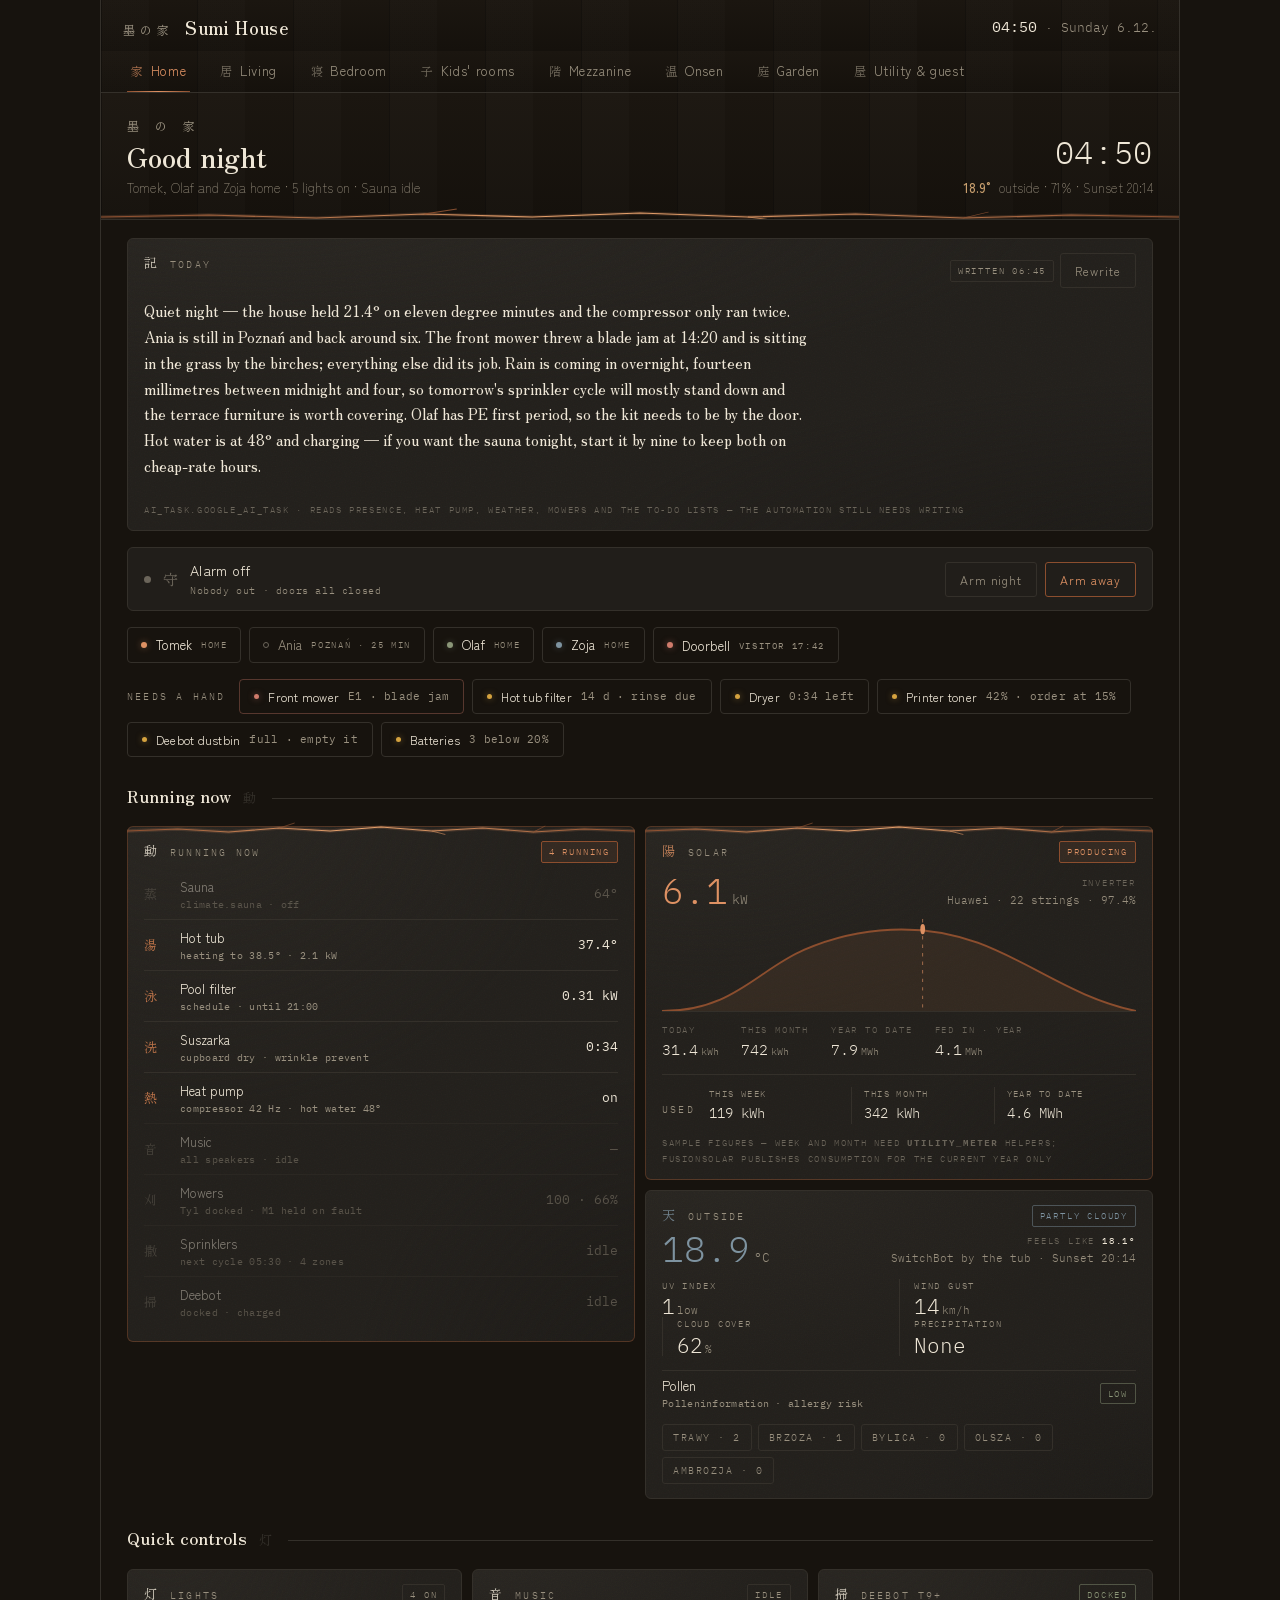
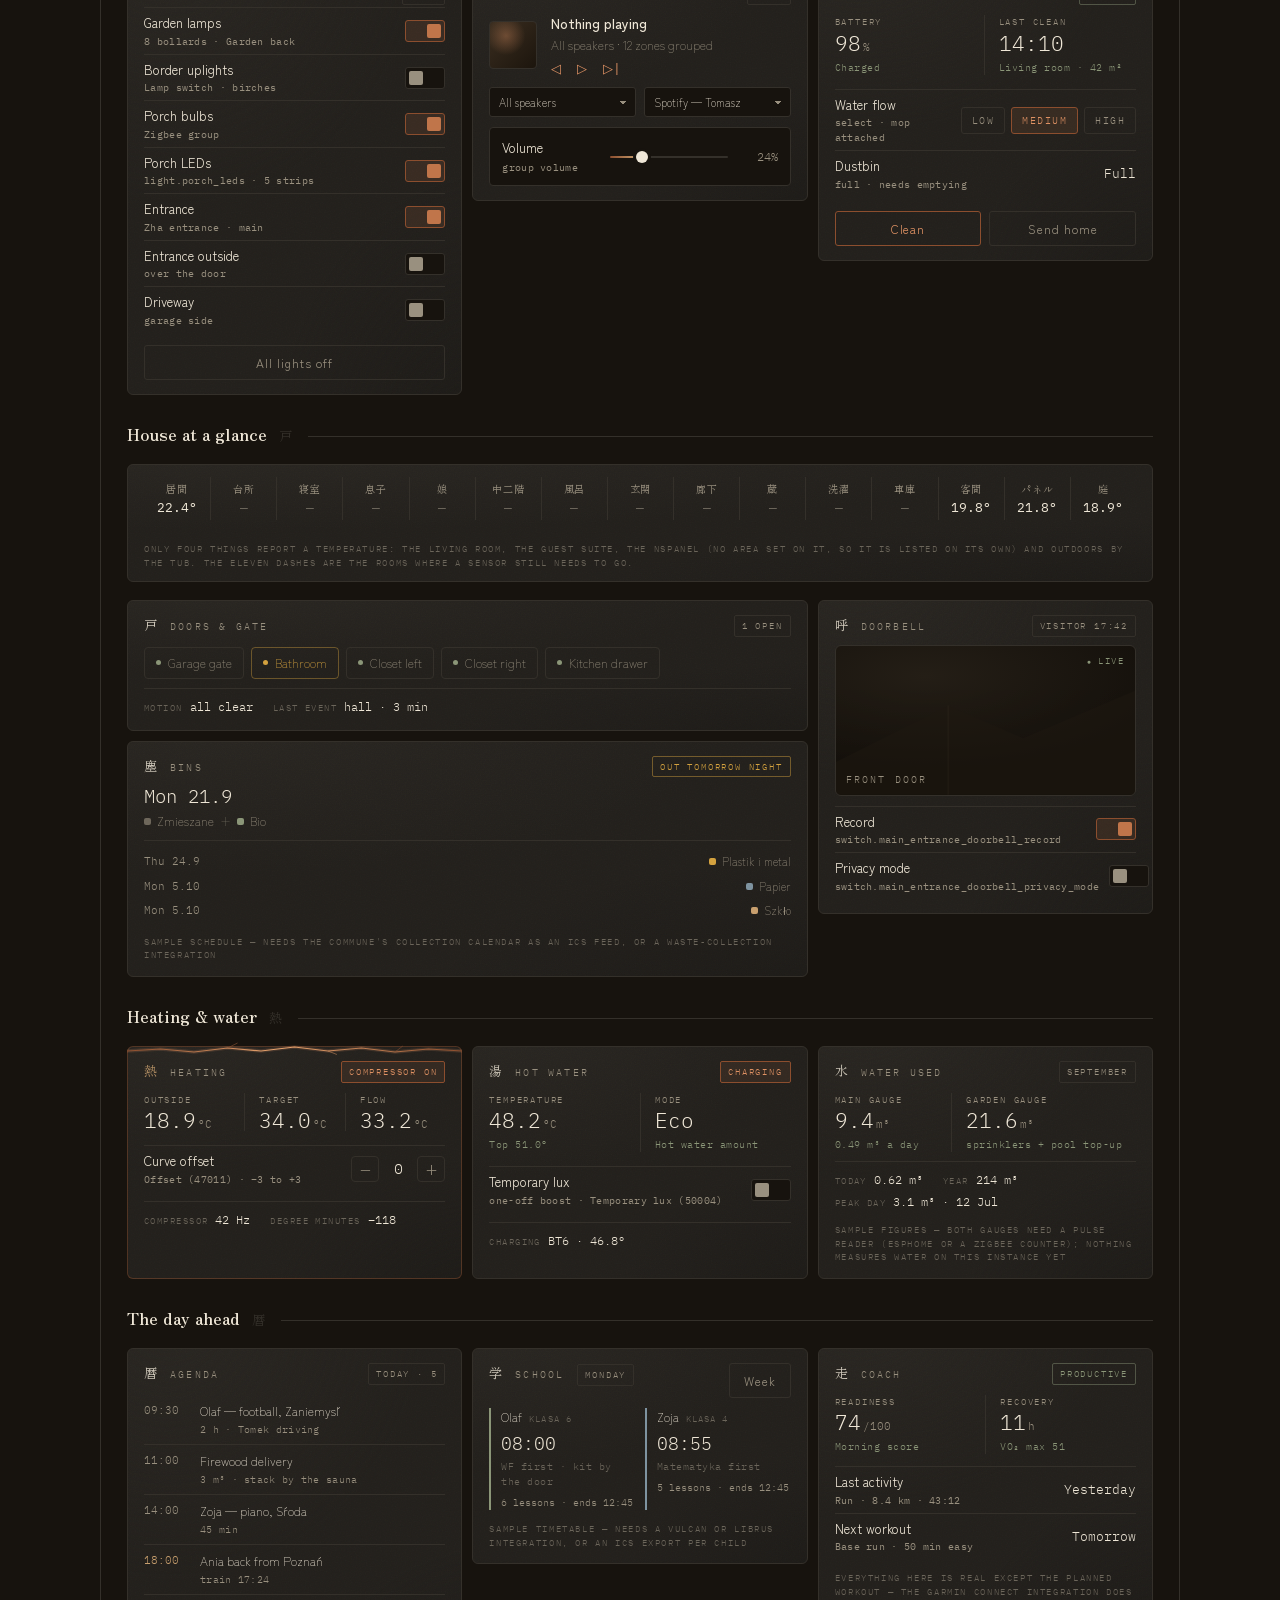
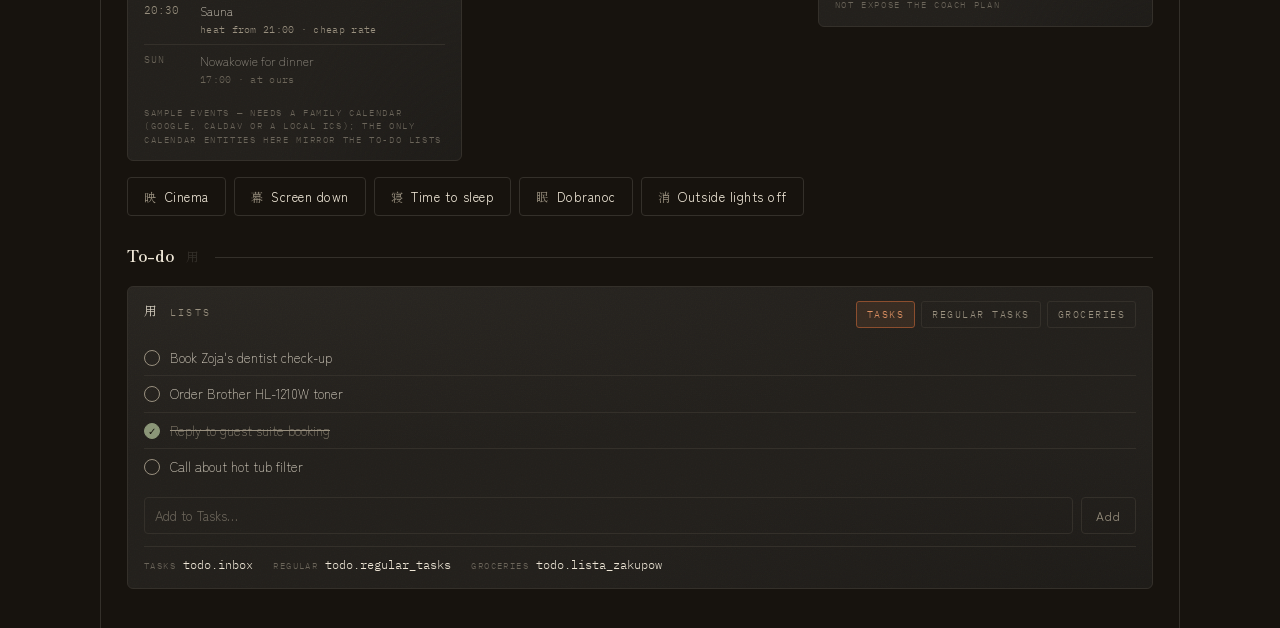
==== commit 2fa0c5ae: "mocks for dashboards" ====
--- a/Concepts/sumi-house-mock.html
+++ b/Concepts/sumi-house-mock.html
@@ -21,6 +21,8 @@
   --moss:      #8B9678;
   --mizu:      #7E93A0;
   --faint:     #6B655A;
+  --caution:   #D4A23F;  /* spec §3 — attention, never copper */
+  --alert:     #CF7B6B;
   --r-card: 6px;
   --r-chip: 4px;
   --font-display:"Zen Old Mincho",serif;
@@ -150,6 +152,19 @@
 .dot{width:5px;height:5px;border-radius:50%;display:inline-block;background:var(--seam);vertical-align:middle}
 .dot.on{background:var(--moss);box-shadow:0 0 6px rgba(139,150,120,.6)}
 .dot.warm{background:var(--copper);box-shadow:0 0 6px rgba(192,117,74,.55)}
+.dot.caution{background:var(--caution);box-shadow:0 0 6px rgba(212,162,63,.5)}
+.dot.alert{background:var(--alert);box-shadow:0 0 6px rgba(207,123,107,.5)}
+/* ---------- attention strip — things that need a hand; caution/alert tones, no copper ---------- */
+.attn{display:flex;gap:8px;padding:16px 26px 0;flex-wrap:wrap;align-items:center}
+.attn .label{margin-right:6px}
+.attn .note{
+  display:flex;align-items:center;gap:9px;text-align:left;
+  border:1px solid var(--seam);border-radius:var(--r-chip);padding:8px 14px;
+  font-size:12px;font-weight:400;color:var(--washi);letter-spacing:.02em;transition:all .2s ease;
+}
+.attn .note:hover{border-color:var(--stone);color:var(--washi)}
+.attn .note .t{font-family:var(--font-data);color:var(--stone);font-size:11px}
+.attn .note.alert{border-color:rgba(207,123,107,.35)}
 /* ---------- cameras ---------- */
 .cams{display:grid;grid-template-columns:repeat(4,1fr);gap:10px;padding:16px 26px 0}
 .cam{
@@ -161,7 +176,7 @@
 .cam .rec{position:absolute;top:8px;right:10px;font-family:var(--font-data);font-size:9px;letter-spacing:.2em;color:var(--moss)}
 .cam .rec::before{content:"●";margin-right:5px;font-size:7px}
 .cam svg{position:absolute;inset:0;width:100%;height:100%;opacity:.5}
-/* ---------- wellness tiles ---------- */
+/* ---------- onsen tiles (Home) ---------- */
 .well .v{font-family:var(--font-data);font-size:20px;margin-top:8px}
 .well .v small{font-size:11px;color:var(--stone)}
 .well .state{font-size:11px;color:var(--stone);margin-top:4px}
@@ -246,11 +261,220 @@
 }
 .toast.show{opacity:1;transform:translate(-50%,0)}
 .toast .k{font-family:var(--font-display);color:var(--copper);margin-right:8px}
+/* ---------- camera lightbox ---------- */
+.cam{cursor:pointer}
+.cam:hover::after{content:"";position:absolute;inset:0;background:rgba(239,231,215,.04)}
+.cam:focus-visible{outline:2px solid var(--copper-hi);outline-offset:2px}
+.camlb{
+  position:fixed;inset:0;z-index:120;display:flex;align-items:center;justify-content:center;
+  background:rgba(10,8,6,.78);opacity:0;pointer-events:none;transition:opacity .25s ease;padding:26px;
+}
+.camlb.show{opacity:1;pointer-events:auto}
+.camlb-panel{
+  width:100%;max-width:640px;max-height:88vh;overflow:auto;
+  background:
+    url("data:image/svg+xml,%3Csvg%20xmlns='http://www.w3.org/2000/svg'%20width='160'%20height='160'%3E%3Cfilter%20id='n'%3E%3CfeTurbulence%20type='fractalNoise'%20baseFrequency='0.8'%20numOctaves='2'%20stitchTiles='stitch'/%3E%3Crect%20width='160'%20height='160'%20filter='url(%23n)'%20opacity='0.035'/%3E%3C/filter%3E%3C/svg%3E"),
+    radial-gradient(140% 120% at 12% -10%, #282520 0%, rgba(40,37,32,0) 55%), var(--char-2);
+  border:1px solid var(--seam);border-radius:var(--r-card);padding:18px;
+  transform:translateY(10px);transition:transform .25s ease;box-shadow:0 30px 80px rgba(0,0,0,.55);
+}
+.camlb.show .camlb-panel{transform:translateY(0)}
+.camlb-head{display:flex;justify-content:space-between;align-items:center;margin-bottom:12px;gap:12px}
+.camlb-head .ttl{display:flex;align-items:baseline;gap:9px}
+.camlb-close{color:var(--stone);font-size:12px;letter-spacing:.1em;border:1px solid var(--seam);border-radius:var(--r-chip);padding:5px 10px;flex:none}
+.camlb-close:hover{color:var(--washi);border-color:var(--stone)}
+.camlb .cam{aspect-ratio:16/9;cursor:default}
+.camlb-ctrls{margin-top:4px}
+@media(prefers-reduced-motion:reduce){.camlb,.camlb-panel{transition:none}}
+@media(max-width:480px){.camlb{padding:14px}.camlb-panel{padding:14px}}
+/* ---------- to-do ---------- */
+.tdlist{margin-top:12px;display:flex;flex-direction:column}
+.tditem{display:flex;align-items:center;gap:10px;padding:8px 0;border-bottom:1px solid var(--seam)}
+.tditem:last-child{border-bottom:none}
+.tditem .tdchk{width:16px;height:16px;border-radius:50%;border:1px solid var(--stone);flex:none;position:relative;transition:all .2s;background:none}
+.tditem.done .tdchk{background:var(--moss);border-color:var(--moss)}
+.tditem.done .tdchk::after{content:"✓";position:absolute;inset:0;display:flex;align-items:center;justify-content:center;font-size:10px;color:var(--char)}
+.tditem .tt{flex:1;font-size:13px;min-width:0;text-align:left}
+.tditem.done .tt{color:var(--stone);text-decoration:line-through}
+.tditem .tm{font-family:var(--font-data);font-size:10px;letter-spacing:.05em;color:var(--stone);flex:none}
+.tdempty{padding:14px 0;color:var(--stone);font-size:12px;font-style:italic;display:none}
+.tdadd{display:flex;gap:8px;margin-top:12px}
+.tdadd input{flex:1;background:transparent;border:1px solid var(--seam);border-radius:var(--r-chip);padding:8px 10px;color:var(--washi);font-size:13px;font-family:inherit}
+.tdadd input::placeholder{color:var(--faint)}
+.tdadd button{border:1px solid var(--seam);border-radius:var(--r-chip);padding:0 14px;color:var(--stone);font-size:12px;flex:none}
+.tdadd button:hover{color:var(--washi);border-color:var(--stone)}
+/* ---------- morning brief ---------- */
+.brief .brieftext{
+  font-family:var(--font-display);font-size:15px;line-height:1.72;color:var(--washi);
+  margin-top:10px;max-width:74ch;
+}
+.brief .fmeta{margin-top:12px}
+/* ---------- alarm bar ---------- */
+.alarmbar{
+  margin:16px 26px 0;padding:12px 16px;display:flex;align-items:center;justify-content:space-between;
+  gap:16px;flex-wrap:wrap;border:1px solid var(--seam);border-radius:var(--r-card);
+  background:var(--char-2);transition:border-color .3s ease, background .3s ease;
+}
+.alarmbar .ab-left{display:flex;align-items:center;gap:12px;min-width:0}
+.alarmbar .ab-left .k{font-family:var(--font-display);font-size:15px;color:var(--faint);transition:color .3s}
+.alarmbar .ab-dot{width:7px;height:7px;border-radius:50%;background:var(--faint);flex:none}
+.alarmbar .ab-txt b{font-weight:400;font-size:14px;display:block;letter-spacing:.02em}
+.alarmbar .ab-txt em{font-style:normal;font-family:var(--font-data);font-size:10px;letter-spacing:.06em;color:var(--stone);display:block;margin-top:2px}
+.alarmbar .ab-right{display:flex;gap:8px;flex:none}
+.alarmbar .act{margin-top:0}
+.act.alert{border-color:rgba(207,123,107,.5);color:var(--alert)}
+.act.alert:hover{background:rgba(207,123,107,.12)}
+/* armed — the one high-visibility state on the page. Alert tone, never copper:
+   an armed house is a mode demanding attention, not a device that is running. */
+.alarmbar.armed{
+  border-color:rgba(207,123,107,.55);
+  background:linear-gradient(90deg, rgba(207,123,107,.14) 0%, rgba(207,123,107,.05) 40%, rgba(40,37,32,0) 100%), var(--char-2);
+  box-shadow:inset 3px 0 0 var(--alert);
+}
+.alarmbar.armed .ab-dot{background:var(--alert);animation:abpulse 2.4s ease-in-out infinite}
+.alarmbar.armed .ab-left .k{color:var(--alert)}
+.alarmbar.armed .ab-txt b{color:var(--alert);font-family:var(--font-data);letter-spacing:.24em;text-transform:uppercase;font-size:13px}
+@keyframes abpulse{0%,100%{opacity:1;box-shadow:0 0 0 0 rgba(207,123,107,.5)}50%{opacity:.55;box-shadow:0 0 0 6px rgba(207,123,107,0)}}
+@media(prefers-reduced-motion:reduce){.alarmbar.armed .ab-dot{animation:none}}
+/* ---------- keypad ---------- */
+.keypad-wrap{
+  position:fixed;inset:0;z-index:130;display:flex;align-items:center;justify-content:center;
+  background:rgba(10,8,6,.8);opacity:0;pointer-events:none;transition:opacity .25s ease;padding:26px;
+}
+.keypad-wrap.show{opacity:1;pointer-events:auto}
+.keypad{
+  width:100%;max-width:300px;background:var(--char-2);border:1px solid var(--seam);
+  border-radius:var(--r-card);padding:20px;text-align:center;
+  transform:translateY(10px);transition:transform .25s ease;box-shadow:0 30px 80px rgba(0,0,0,.55);
+}
+.keypad-wrap.show .keypad{transform:translateY(0)}
+.keypad .kp-ttl{font-family:var(--font-display);font-size:16px;margin-bottom:4px}
+.keypad .kp-sub{font-family:var(--font-data);font-size:10px;letter-spacing:.14em;text-transform:uppercase;color:var(--stone)}
+.kp-dots{display:flex;gap:12px;justify-content:center;margin:18px 0 16px}
+.kp-dots i{width:10px;height:10px;border-radius:50%;border:1px solid var(--stone);transition:all .15s}
+.kp-dots i.on{background:var(--copper);border-color:var(--copper)}
+.kp-grid{display:grid;grid-template-columns:repeat(3,1fr);gap:8px}
+.kp-grid button{
+  border:1px solid var(--seam);border-radius:var(--r-chip);padding:12px 0;
+  font-family:var(--font-data);font-size:17px;color:var(--washi);transition:all .15s;
+}
+.kp-grid button:hover{border-color:var(--stone);background:rgba(239,231,215,.04)}
+.kp-grid button.wide{grid-column:span 1;font-size:11px;letter-spacing:.1em;color:var(--stone)}
+.keypad.bad{animation:kpshake .4s}
+@keyframes kpshake{0%,100%{transform:translateX(0)}20%{transform:translateX(-7px)}40%{transform:translateX(7px)}60%{transform:translateX(-4px)}80%{transform:translateX(4px)}}
+@media(prefers-reduced-motion:reduce){.keypad.bad{animation:none}}
+/* ---------- energy "used" row ---------- */
+.usedrow{display:flex;align-items:center;gap:14px;margin-top:12px;padding-top:12px;border-top:1px solid var(--seam)}
+.usedrow .ur-l{flex:none}
+.usedrow .ur-g{display:grid;grid-template-columns:repeat(3,1fr);gap:0;flex:1;min-width:0}
+.usedrow .u{border-left:1px solid var(--seam);padding:0 12px}
+.usedrow .u:first-child{border-left:none;padding-left:0}
+.usedrow .u .l{display:block;font-family:var(--font-data);font-size:9px;letter-spacing:.16em;text-transform:uppercase;color:var(--stone)}
+.usedrow .u .v{display:block;font-family:var(--font-data);font-size:14px;margin-top:3px}
+.gap,.usedrow .u .v.gap{color:var(--faint)}
+/* ---------- quick-light "all off" ---------- */
+#quick-lights .act em{display:none}
+.acts{display:flex;gap:8px;margin-top:14px}
+.acts .act{margin-top:0}
+/* ---------- temperature strip ---------- */
+.tstrip-card{padding:12px 16px}
+.tstrip{display:grid;grid-template-columns:repeat(15,1fr);gap:0}
+.tcell{
+  padding:4px 2px;border-left:1px solid var(--seam);text-align:center;transition:background .2s;
+  display:flex;flex-direction:column;gap:3px;align-items:center;
+}
+.tcell:first-child{border-left:none}
+.tcell:hover{background:rgba(239,231,215,.04)}
+.tcell .tk{font-family:var(--font-display);font-size:10px;letter-spacing:.06em;color:var(--stone);white-space:nowrap}
+.tcell .tv{font-family:var(--font-data);font-size:13px;color:var(--washi)}
+.tcell .tv.none{color:var(--faint)}
+.tstrip-card .fmeta{margin-top:10px}
+@media(max-width:900px){.tstrip{grid-template-columns:repeat(7,1fr);gap:8px 0}.tcell:nth-child(8){border-left:none}}
+@media(max-width:520px){.tstrip{grid-template-columns:repeat(4,1fr)}.tcell:nth-child(n){border-left:1px solid var(--seam)}.tcell:nth-child(4n+1){border-left:none}}
+/* ---------- agenda rows ---------- */
+.arow .ae em{display:block;font-style:normal;font-family:var(--font-data);font-size:10px;letter-spacing:.03em;color:var(--stone);margin-top:2px}
+.arow .ae{min-width:0}
+.arow.now .at{color:var(--oak)}
+.arow.next{opacity:.62}
+.arow.next .at{letter-spacing:.1em;text-transform:uppercase;font-size:10px}
+/* ---------- bins ---------- */
+.binrow{margin-top:10px}
+.bnext{padding-bottom:10px;border-bottom:1px solid var(--seam)}
+.bnext .bwhen{font-family:var(--font-data);font-size:19px;line-height:1}
+.bnext .bwhat{font-size:12px;color:var(--stone);margin-top:6px;display:flex;align-items:center;gap:6px;flex-wrap:wrap}
+.bnext .bsep{color:var(--faint)}
+.blist{margin-top:8px}
+.bl{display:flex;justify-content:space-between;gap:10px;padding:4px 0;font-size:11px}
+.bl .bd{font-family:var(--font-data);color:var(--stone)}
+.bl .bt{display:flex;align-items:center;gap:6px;color:var(--stone)}
+.bdot{width:7px;height:7px;border-radius:2px;flex:none;display:inline-block}
+.bdot.mixed{background:#6E675B}
+.bdot.bio{background:var(--moss)}
+.bdot.plastic{background:var(--caution)}
+.bdot.paper{background:var(--mizu)}
+.bdot.glass{background:var(--oak)}
+.pill.caution{color:var(--caution);border-color:rgba(212,162,63,.45)}
+/* ---------- school card extras ---------- */
+.kidcol .kn{display:flex;align-items:baseline;gap:7px}
+.kidcol .kc{font-family:var(--font-data);font-size:9px;letter-spacing:.12em;text-transform:uppercase;color:var(--faint)}
+.kidcol .kl{font-family:var(--font-data);font-size:10px;color:var(--stone);margin-top:6px}
+.vhead .ttl .pill{margin-left:4px}
+.weekgrid .wg-c.has{color:var(--washi)}
+.weekgrid .wg-c.pe{color:var(--moss)}
+.weekgrid .wg-t{font-family:var(--font-data);font-size:8px;color:var(--faint);display:block}
+/* ---------- door chips ---------- */
+.dchips{display:flex;flex-wrap:wrap;gap:7px;margin-top:10px}
+.dchip{
+  display:inline-flex;align-items:center;gap:7px;padding:6px 11px;border:1px solid var(--seam);
+  border-radius:var(--r-chip);font-size:12px;color:var(--stone);
+}
+.dchip i{width:5px;height:5px;border-radius:50%;background:var(--moss);flex:none}
+.dchip.open{color:var(--caution);border-color:rgba(212,162,63,.4)}
+.dchip.open i{background:var(--caution)}
+/* ---------- stepper ---------- */
+.stepper{display:flex;align-items:center;gap:2px;flex:none}
+.st-b{
+  width:28px;height:26px;border:1px solid var(--seam);border-radius:var(--r-chip);
+  color:var(--stone);font-size:14px;line-height:1;transition:all .15s;
+}
+.st-b:hover{color:var(--washi);border-color:var(--stone)}
+.st-v{font-family:var(--font-data);font-size:15px;min-width:34px;text-align:center}
+.st-v.up{color:var(--copper-hi)}
+.st-v.down{color:var(--mizu)}
+/* ---------- honest gaps ---------- */
+.gapcard{border-style:dashed;border-color:#2C2822}
+.gapcard .pill{color:var(--faint);border-color:#2C2822}
+.gapnote{
+  margin-top:12px;font-size:11px;line-height:1.6;color:var(--faint);
+  border-top:1px solid var(--seam);padding-top:10px;
+}
+.rd .n.gap{color:var(--faint)}
+.rd .note.dim{color:var(--faint)}
+.val.gap{color:var(--faint)}
+.agenda{margin-top:10px}
+.arow{display:flex;gap:12px;padding:7px 0;border-bottom:1px solid var(--seam);font-size:12px}
+.arow:last-child{border-bottom:none}
+.arow .at{font-family:var(--font-data);font-size:11px;color:var(--stone);width:44px;flex:none}
+.arow.empty .at,.arow.empty .ae{color:var(--faint)}
+.arow.empty{min-height:28px}
+/* ---------- kids' school ---------- */
+.kidsrow{display:grid;grid-template-columns:1fr 1fr;gap:10px;margin-top:10px}
+.kidcol{border-left:2px solid var(--seam);padding-left:10px}
+.kidcol.a-moss{border-left-color:var(--moss)}
+.kidcol.a-mizu{border-left-color:var(--mizu)}
+.kidcol .kn{font-size:12px}
+.kidcol .kv{font-family:var(--font-data);font-size:18px;margin-top:4px}
+.kidcol .ks{font-family:var(--font-data);font-size:10px;letter-spacing:.05em;color:var(--faint);margin-top:2px}
+.weekgrid{display:grid;grid-template-columns:44px repeat(5,1fr);gap:1px;background:var(--seam);border:1px solid var(--seam);border-radius:4px;overflow:hidden;margin-top:12px}
+.weekgrid > div{background:var(--char-2);padding:7px 6px;font-size:11px;min-height:30px}
+.weekgrid .wg-h{font-family:var(--font-data);font-size:9px;letter-spacing:.14em;text-transform:uppercase;color:var(--stone);text-align:center}
+.weekgrid .wg-p{font-family:var(--font-data);font-size:10px;color:var(--faint);text-align:center}
+.weekgrid .wg-c{color:var(--faint)}
 @media(max-width:760px){
   .g4{grid-template-columns:repeat(2,1fr)}
   .g3{grid-template-columns:repeat(2,1fr)}
   .cams{grid-template-columns:repeat(2,1fr)}
-  .grid,.sect,.scenes,.cams{padding-left:14px;padding-right:14px}
+  .grid,.sect,.scenes,.cams,.attn{padding-left:14px;padding-right:14px}
   .dash-head{padding:20px 14px 18px}
   .dh-time{font-size:25px}
   .appbar{padding:12px 14px 8px}
@@ -552,6 +776,107 @@
 .tog-ind i{position:absolute;top:3px;left:3px;width:14px;height:14px;border-radius:2px;background:var(--stone);transition:all .2s}
 .zone.on .tog-ind{border-color:var(--copper-lo);background:rgba(192,117,74,.14)}
 .zone.on .tog-ind i{left:21px;background:var(--copper)}
+/* ============================================================
+   HOME — state of the house. Every element maps to a live entity;
+   nothing here is a sensor the instance does not have.
+   ============================================================ */
+
+/* people — person.* with the fixed identity colours */
+.people{display:flex;gap:8px;padding:16px 26px 0;flex-wrap:wrap}
+.per{
+  display:flex;align-items:center;gap:9px;border:1px solid var(--seam);
+  border-radius:var(--r-chip);padding:7px 13px;background:none;
+}
+.per > i{width:6px;height:6px;border-radius:50%;background:var(--accent);flex:none;box-shadow:0 0 7px -1px var(--accent)}
+.per.away > i{background:none;border:1px solid var(--faint);box-shadow:none}
+.per .n{font-size:13px;font-weight:400}
+.per.away .n{color:var(--stone)}
+.per .s{font-family:var(--font-data);font-size:9px;letter-spacing:.18em;text-transform:uppercase;color:var(--stone)}
+.per.ghost{cursor:pointer;transition:border-color .2s}
+.per.ghost:hover{border-color:var(--stone)}
+
+/* running now — the kintsugi list. A row earns copper only while its device runs. */
+.runlist{margin-top:6px}
+.runrow{
+  display:flex;align-items:center;gap:12px;padding:8px 0;width:100%;text-align:left;
+  border-top:1px solid var(--seam);transition:opacity .3s ease;
+}
+.runrow:first-child{border-top:none}
+.runrow .rk{font-family:var(--font-display);font-size:13px;letter-spacing:.2em;color:var(--faint);width:24px;flex:none;transition:color .4s var(--ease,ease)}
+.runrow.on .rk{color:var(--copper)}
+.runrow .rn{flex:1;min-width:0;font-size:13px;font-weight:400}
+.runrow .rn em{
+  display:block;font-style:normal;font-family:var(--font-data);font-size:10px;
+  letter-spacing:.03em;color:var(--stone);margin-top:2px;
+  white-space:nowrap;overflow:hidden;text-overflow:ellipsis;
+}
+.runrow .rv{font-family:var(--font-data);font-size:13px;color:var(--stone);flex:none}
+.runrow.on .rv{color:var(--washi)}
+.runrow.idle{opacity:.45}
+.runrow:hover{opacity:1}
+.runempty{font-family:var(--font-display);font-size:14px;color:var(--stone);padding:16px 0 8px;text-align:center;letter-spacing:.1em}
+
+/* solar — inverter now + Forecast.Solar curve */
+.enow{display:flex;align-items:flex-end;justify-content:space-between;gap:16px;flex-wrap:wrap;margin-top:10px}
+.enow .big{font-family:var(--font-data);font-size:36px;font-weight:300;line-height:1;color:var(--copper-hi)}
+.enow .big small{font-size:13px;color:var(--stone);margin-left:4px}
+.estack{text-align:right;min-width:0}
+.estack .l{font-family:var(--font-data);font-size:9px;letter-spacing:.2em;text-transform:uppercase;color:var(--faint)}
+.estack .d{font-family:var(--font-data);font-size:11px;color:var(--stone);margin-top:3px}
+#solar-card{display:flex;flex-direction:column}
+.ecurve{flex:0 0 auto;height:92px;margin-top:10px}
+.ecurve svg{width:100%;height:100%;display:block}
+.ecurve .band{fill:rgba(192,117,74,.10)}
+.ecurve .line{fill:none;stroke:var(--copper-lo);stroke-width:1.2}
+.ecurve .nowline{stroke:var(--copper-hi);stroke-width:1;stroke-dasharray:2 3;opacity:.8}
+.estat{display:flex;gap:22px;flex-wrap:wrap;margin-top:auto;padding-top:11px;border-top:1px solid var(--seam)}
+.estat .e .l{font-family:var(--font-data);font-size:9px;letter-spacing:.2em;text-transform:uppercase;color:var(--faint)}
+.estat .e .v{font-family:var(--font-data);font-size:15px;font-weight:300;margin-top:3px}
+.estat .e .v span{font-size:10px;color:var(--stone);margin-left:3px}
+
+/* room tiles — one real fact each, no invented temperatures */
+.rtile{display:flex;align-items:center;gap:11px;padding:12px 14px;text-align:left;width:100%;cursor:pointer}
+.rtile:hover{transform:translateY(-1px)}
+.rtile .k{font-family:var(--font-display);font-size:11px;letter-spacing:.22em;color:var(--seam);width:36px;flex:none;transition:color .25s}
+.rtile:hover .k{color:var(--copper-lo)}
+.rtile .b{flex:1;min-width:0;display:block}
+.rtile .nm{display:block;font-size:13px;font-weight:400}
+.rtile .st{
+  display:block;font-family:var(--font-data);font-size:10px;letter-spacing:.02em;color:var(--stone);
+  margin-top:4px;white-space:nowrap;overflow:hidden;text-overflow:ellipsis;
+}
+.rtile .st b{color:var(--oak);font-weight:400}
+
+/* a sub-label inside a slider row reads like the ones in .vrow */
+.light .nm em{
+  display:block;font-style:normal;font-family:var(--font-data);font-size:10px;
+  letter-spacing:.03em;color:var(--stone);margin-top:2px;
+}
+
+/* openings and motion */
+.wgrid{display:grid;grid-template-columns:repeat(3,1fr);gap:0 24px;margin-top:6px;flex:1;align-content:space-between}
+.wrow{display:flex;align-items:center;justify-content:space-between;gap:10px;padding:9px 0;border-top:1px solid var(--seam)}
+.wcol .wrow:first-child{border-top:none}
+.wrow .nm{flex:1;min-width:0;font-size:13px;font-weight:400}
+.wrow .nm em{display:block;font-style:normal;font-family:var(--font-data);font-size:10px;color:var(--stone);margin-top:2px}
+.wrow .v{font-family:var(--font-data);font-size:12px;color:var(--washi);flex:none}
+.wrow .v.warn{color:var(--caution)}
+
+/* the two cameras this house actually has */
+#watch-card{display:flex;flex-direction:column}
+#dbl-cam-card .cam{aspect-ratio:2/1}
+
+@media(max-width:1000px){ .wgrid{grid-template-columns:1fr 1fr} }
+@media(max-width:760px){
+  .people{padding-left:14px;padding-right:14px}
+  .wgrid{grid-template-columns:1fr;gap:0}
+  .wcol:nth-child(2) .wrow:first-child{border-top:1px solid var(--seam)}
+}
+@media(max-width:560px){
+  .enow .big{font-size:30px}
+  .estat{gap:14px}
+  .rtile .k{width:30px;font-size:10px}
+}
 </style>
 </head>
 <body>
@@ -563,169 +888,611 @@
   </div>
   <nav class="tabs planks">
     <button class="tab active" data-view="home"><span class="k">家</span>Home</button>
-    <button class="tab" data-view="living"><span class="k">居</span>Living room</button>
+    <button class="tab" data-view="living"><span class="k">居</span>Living</button>
     <button class="tab" data-view="master"><span class="k">寝</span>Bedroom</button>
     <button class="tab" data-view="kids"><span class="k">子</span>Kids' rooms</button>
-    <button class="tab" data-view="wellness"><span class="k">湯</span>Wellness</button>
+    <button class="tab" data-view="mezzanine"><span class="k">階</span>Mezzanine</button>
+    <button class="tab" data-view="onsen"><span class="k">温</span>Onsen</button>
     <button class="tab" data-view="garden"><span class="k">庭</span>Garden</button>
+    <button class="tab" data-view="utility"><span class="k">屋</span>Utility &amp; guest</button>
   </nav>
 
   <!-- ============ VIEW: HOME ============ -->
+  <!-- Every control below maps to an entity in docs/migration/entities.csv. Five cards have no
+       data source on this instance yet — water meters, waste collection, the school timetable,
+       a family calendar, and weekly/monthly consumption. Those carry representative sample
+       data so the layout can be judged, and each says so in its footer line. Nothing else on
+       this page is invented: if a reading has no footer caveat, a real entity publishes it. -->
   <section class="view on" id="v-home">
     <div class="dash-head planks">
       <div class="dh-row">
         <div>
           <div class="dh-kanji">墨 の 家</div>
           <div class="dh-title" id="greet">Good evening</div>
-          <div class="dh-sub" id="home-sub">Everyone home · <span id="lights-count">4</span> lights on · <span id="sauna-note">Sauna idle</span></div>
+          <div class="dh-sub"><span id="home-who">Tomek, Olaf and Zoja home</span> · <span id="lights-count">5</span> lights on · <span id="sauna-note">Sauna idle</span></div>
         </div>
         <div class="dh-clock">
           <div class="dh-time" id="clock2">--:--</div>
-          <div class="dh-wx"><b id="solar-hdr">6.2 kW</b> solar · Clear, 21°C · Sunset 20:14</div>
-        </div>
-      </div>
-    </div>
-
+          <div class="dh-wx"><b id="out-temp">18.9°</b> outside · 71% · Sunset 20:14</div>
+        </div>
+      </div>
+    </div>
+
+    <!-- the morning write-up — generated by ai_task.google_ai_task, the same engine the
+         sprinkler forecast uses. The text is illustrative of the format, not a reading. -->
     <div class="grid">
-      <div class="card energy">
-        <div class="label">Energy · now</div>
-        <div class="en-row" style="margin-top:10px">
-          <div class="en-node solar"><div class="label">Solar</div><div class="v"><span id="en-solar">6.2</span><small> kW</small></div></div>
-          <div class="en-node"><div class="label">House</div><div class="v"><span id="en-house">2.8</span><small> kW</small></div></div>
-          <div class="en-node grid"><div class="label">To grid</div><div class="v"><span id="en-grid">3.4</span><small> kW</small></div></div>
-        </div>
-        <div class="en-flow">
-          <svg viewBox="0 0 600 46" preserveAspectRatio="none">
-            <defs><linearGradient id="cu" x1="0" x2="1"><stop offset="0" stop-color="#8C4E2E"/><stop offset=".5" stop-color="#E8A56F"/><stop offset="1" stop-color="#8C4E2E"/></linearGradient></defs>
-            <path class="flowline" d="M10 22 C 160 17, 340 27, 590 22"/>
-            <path class="flowline" d="M250 24 C 285 34, 315 33, 350 36"/>
-            <path class="flowlive" d="M10 22 C 160 17, 340 27, 590 22"/>
-            <path class="flowlive" style="animation-duration:3.4s" d="M250 24 C 285 34, 315 33, 350 36"/>
+      <div class="card brief" id="brief-card">
+        <div class="vhead">
+          <div class="ttl"><span class="k">記</span><span class="label">Today</span></div>
+          <div class="chiprow">
+            <span class="pill" id="brief-time">Written 06:45</span>
+            <button class="act ghost" id="brief-refresh" style="margin-top:0">Rewrite</button>
+          </div>
+        </div>
+        <p class="brieftext" id="brief-text">Quiet night — the house held 21.4° on eleven degree minutes and the compressor only ran twice.
+          Ania is still in Poznań and back around six. The front mower threw a blade jam at 14:20 and is sitting
+          in the grass by the birches; everything else did its job. Rain is coming in overnight, fourteen
+          millimetres between midnight and four, so tomorrow's sprinkler cycle will mostly stand down and the
+          terrace furniture is worth covering. Olaf has PE first period, so the kit needs to be by the door.
+          Hot water is at 48° and charging — if you want the sauna tonight, start it by nine to keep both on
+          cheap-rate hours.</p>
+        <div class="fmeta">ai_task.google_ai_task · reads presence, heat pump, weather, mowers and the to-do lists — the automation still needs writing</div>
+      </div>
+    </div>
+
+    <!-- alarm — input_boolean.alarm_armed drives three real automations. Disarming asks for a
+         code in the mock; real code validation needs Alarmo's alarm_control_panel entity. -->
+    <div class="alarmbar" id="alarm-bar">
+      <div class="ab-left">
+        <span class="ab-dot"></span>
+        <span class="k">守</span>
+        <div class="ab-txt">
+          <b id="ab-state">Alarm off</b>
+          <em id="ab-sub">Nobody out · doors all closed</em>
+        </div>
+      </div>
+      <div class="ab-right" id="ab-actions">
+        <button class="act ghost" id="ab-arm-night">Arm night</button>
+        <button class="act" id="ab-arm">Arm away</button>
+        <button class="act alert" id="ab-disarm" hidden>Disarm</button>
+      </div>
+    </div>
+
+    <!-- people — person.tomasz / ania / olaf / zoja, coloured by the fixed identity system -->
+    <div class="people" id="people">
+      <div class="per a-copper"><i></i><span class="n">Tomek</span><span class="s">Home</span></div>
+      <div class="per a-oak away"><i></i><span class="n">Ania</span><span class="s">Poznań · 25 min</span></div>
+      <div class="per a-moss"><i></i><span class="n">Olaf</span><span class="s">Home</span></div>
+      <div class="per a-mizu"><i></i><span class="n">Zoja</span><span class="s">Home</span></div>
+      <button class="per ghost" data-goto="utility"><i class="dot alert"></i><span class="n">Doorbell</span><span class="s">Visitor 17:42</span></button>
+    </div>
+
+    <!-- everything in the house that wants a person — the one place attention collects -->
+    <div class="attn" id="attn">
+      <span class="label">Needs a hand</span>
+      <button class="note alert" data-goto="garden"><i class="dot alert"></i>Front mower<span class="t">E1 · blade jam</span></button>
+      <button class="note" data-goto="onsen"><i class="dot caution"></i>Hot tub filter<span class="t">14 d · rinse due</span></button>
+      <button class="note" data-goto="utility"><i class="dot caution"></i>Dryer<span class="t" data-dryer>0:34 left</span></button>
+      <button class="note" data-goto="mezzanine"><i class="dot caution"></i>Printer toner<span class="t">42% · order at 15%</span></button>
+      <button class="note" data-goto="living"><i class="dot caution"></i>Deebot dustbin<span class="t">full · empty it</span></button>
+      <button class="note"><i class="dot caution"></i>Batteries<span class="t">3 below 20%</span></button>
+    </div>
+
+    <div class="sect"><h3>Running now</h3><span class="k">動</span></div>
+    <div class="grid g2" style="align-items:start">
+      <div class="card" id="run-card">
+        <div class="vhead">
+          <div class="ttl"><span class="k">動</span><span class="label">Running now</span></div>
+          <span class="pill live" id="run-count">4 running</span>
+        </div>
+        <div class="runlist" id="runlist">
+          <button class="runrow idle" id="run-sauna" data-goto="onsen">
+            <span class="rk">蒸</span>
+            <span class="rn">Sauna<em id="run-sauna-sub">climate.sauna · off</em></span>
+            <span class="rv" id="run-sauna-v">64°</span>
+          </button>
+          <button class="runrow on" id="run-tub" data-goto="onsen">
+            <span class="rk">湯</span>
+            <span class="rn">Hot tub<em id="run-tub-sub">heating to 38.5° · 2.1 kW</em></span>
+            <span class="rv" id="run-tub-v">37.4°</span>
+          </button>
+          <button class="runrow on" id="run-pool" data-goto="onsen">
+            <span class="rk">泳</span>
+            <span class="rn">Pool filter<em>schedule · until 21:00</em></span>
+            <span class="rv">0.31 kW</span>
+          </button>
+          <button class="runrow on" id="run-dryer" data-goto="utility">
+            <span class="rk">洗</span>
+            <span class="rn">Suszarka<em>cupboard dry · wrinkle prevent</em></span>
+            <span class="rv" data-dryer>0:34</span>
+          </button>
+          <button class="runrow on" id="run-heat" data-goto="utility">
+            <span class="rk">熱</span>
+            <span class="rn">Heat pump<em>compressor 42 Hz · hot water 48°</em></span>
+            <span class="rv">on</span>
+          </button>
+          <button class="runrow idle" id="run-media" data-goto="living">
+            <span class="rk">音</span>
+            <span class="rn">Music<em>all speakers · idle</em></span>
+            <span class="rv">—</span>
+          </button>
+          <button class="runrow idle" id="run-mow" data-goto="garden">
+            <span class="rk">刈</span>
+            <span class="rn">Mowers<em>Tyl docked · M1 held on fault</em></span>
+            <span class="rv">100 · 66%</span>
+          </button>
+          <button class="runrow idle" id="run-spr" data-goto="garden">
+            <span class="rk">撒</span>
+            <span class="rn">Sprinklers<em>next cycle 05:30 · 4 zones</em></span>
+            <span class="rv">idle</span>
+          </button>
+          <button class="runrow idle" id="run-vac" data-goto="living">
+            <span class="rk">掃</span>
+            <span class="rn">Deebot<em>docked · charged</em></span>
+            <span class="rv">idle</span>
+          </button>
+        </div>
+      </div>
+
+      <div style="display:flex;flex-direction:column;gap:10px;min-width:0">
+      <!-- energy — FusionSolar publishes production by day/month/year and consumption by
+           year only; weekly and monthly consumption need utility_meter helpers. -->
+      <div class="card veined a-copper" id="solar-card">
+        <div class="vhead">
+          <div class="ttl"><span class="k">陽</span><span class="label">Solar</span></div>
+          <span class="pill live" id="solar-pill">Producing</span>
+        </div>
+        <div class="enow">
+          <div class="big"><span id="en-solar">6.2</span><small>kW</small></div>
+          <div class="estack">
+            <div class="l">Inverter</div>
+            <div class="d">Huawei · 22 strings · 97.4%</div>
+          </div>
+        </div>
+        <div class="ecurve">
+          <svg viewBox="0 0 600 54" preserveAspectRatio="none">
+            <path class="band" d="M0 54 C 90 54, 120 30, 180 18 C 250 4, 330 2, 400 14 C 470 26, 520 46, 600 54 Z"/>
+            <path class="line" d="M0 54 C 90 54, 120 30, 180 18 C 250 4, 330 2, 400 14 C 470 26, 520 46, 600 54"/>
+            <line class="nowline" x1="330" y1="0" x2="330" y2="54"/>
+            <circle cx="330" cy="6" r="3" fill="#DE9163"/>
           </svg>
         </div>
-        <div class="en-meta">
-          <span>Today <b>31.4 kWh</b> produced</span>
-          <span><b>12.9 kWh</b> used</span>
-          <span>Self-sufficiency <b>84%</b></span>
-        </div>
-      </div>
-    </div>
-
+        <div class="estat">
+          <div class="e"><div class="l">Today</div><div class="v">31.4<span>kWh</span></div></div>
+          <div class="e"><div class="l">This month</div><div class="v">742<span>kWh</span></div></div>
+          <div class="e"><div class="l">Year to date</div><div class="v">7.9<span>MWh</span></div></div>
+          <div class="e"><div class="l">Fed in · year</div><div class="v">4.1<span>MWh</span></div></div>
+        </div>
+        <div class="usedrow">
+          <div class="ur-l"><span class="label">Used</span></div>
+          <div class="ur-g">
+            <div class="u"><span class="l">This week</span><span class="v">119 kWh</span></div>
+            <div class="u"><span class="l">This month</span><span class="v">342 kWh</span></div>
+            <div class="u"><span class="l">Year to date</span><span class="v">4.6 MWh</span></div>
+          </div>
+        </div>
+        <div class="fmeta">Sample figures — week and month need <b>utility_meter</b> helpers; FusionSolar publishes consumption for the current year only</div>
+      </div>
+
+      <!-- weather — OpenWeatherMap + Polleninformation -->
+      <div class="card a-mizu" id="wx-card">
+        <div class="vhead">
+          <div class="ttl"><span class="k">天</span><span class="label">Outside</span></div>
+          <span class="pill cool" id="wx-cond">Partly cloudy</span>
+        </div>
+        <div class="enow" style="margin-top:4px">
+          <div class="big" style="color:var(--mizu)"><span id="wx-temp">18.9</span><small>°C</small></div>
+          <div class="estack">
+            <div class="l">Feels like <b id="wx-feels" style="color:var(--washi);font-weight:400">18.1°</b></div>
+            <div class="d">SwitchBot by the tub · Sunset 20:14</div>
+          </div>
+        </div>
+        <div class="readings" style="grid-template-columns:repeat(2,1fr);margin-top:12px">
+          <div class="rd"><div class="l">UV index</div><div class="n">1<small>low</small></div></div>
+          <div class="rd"><div class="l">Wind gust</div><div class="n">14<small>km/h</small></div></div>
+          <div class="rd"><div class="l">Cloud cover</div><div class="n">62<small>%</small></div></div>
+          <div class="rd"><div class="l">Precipitation</div><div class="n">None</div></div>
+        </div>
+        <div class="vrow" style="margin-top:14px"><div class="nm">Pollen<em>Polleninformation · allergy risk</em></div><span class="pill ok" id="pollen-risk">Low</span></div>
+        <div class="chiprow" style="flex-wrap:wrap;gap:6px;margin-top:8px">
+          <span class="mchip">Trawy · 2</span><span class="mchip">Brzoza · 1</span><span class="mchip">Bylica · 0</span><span class="mchip">Olsza · 0</span><span class="mchip">Ambrozja · 0</span>
+        </div>
+      </div>
+      </div>
+    </div>
+
+    <div class="sect"><h3>Quick controls</h3><span class="k">灯</span></div>
+    <div class="grid g3" style="align-items:start">
+      <!-- the lights actually reached for: garden, porch, entrance -->
+      <div class="card" id="quick-lights">
+        <div class="vhead">
+          <div class="ttl"><span class="k">灯</span><span class="label">Lights</span></div>
+          <span class="pill" id="ql-count">4 on</span>
+        </div>
+        <div class="vrow" style="margin-top:2px"><div class="nm">Garden lamps<em>8 bollards · Garden back</em></div><button class="toggle on ql"><i></i></button></div>
+        <div class="vrow"><div class="nm">Border uplights<em>Lamp switch · birches</em></div><button class="toggle ql"><i></i></button></div>
+        <div class="vrow"><div class="nm">Porch bulbs<em>Zigbee group</em></div><button class="toggle on ql"><i></i></button></div>
+        <div class="vrow"><div class="nm">Porch LEDs<em>light.porch_leds · 5 strips</em></div><button class="toggle on ql"><i></i></button></div>
+        <div class="vrow"><div class="nm">Entrance<em>Zha entrance · main</em></div><button class="toggle on ql"><i></i></button></div>
+        <div class="vrow"><div class="nm">Entrance outside<em>over the door</em></div><button class="toggle ql"><i></i></button></div>
+        <div class="vrow"><div class="nm">Driveway<em>garage side</em></div><button class="toggle ql"><i></i></button></div>
+        <button class="act ghost" id="ql-all" style="width:100%">All lights off<em></em></button>
+      </div>
+
+      <!-- whole-home audio — defaults to the All speakers group -->
+      <div class="card" id="home-media">
+        <div class="vhead">
+          <div class="ttl"><span class="k">音</span><span class="label">Music</span></div>
+          <span class="pill" id="hm-pill">Idle</span>
+        </div>
+        <div class="media" style="margin-top:8px">
+          <div class="art"></div>
+          <div style="min-width:0">
+            <div class="tt" id="hm-title">Nothing playing</div>
+            <div class="ar" id="hm-artist">All speakers · 12 zones grouped</div>
+            <div class="transport">
+              <button id="hm-prev">◁</button><button id="hm-play">▷</button><button id="hm-next">▷|</button>
+            </div>
+          </div>
+        </div>
+        <div class="selrow" style="margin-top:10px">
+          <select class="sel" id="hm-zone">
+            <option>All speakers</option>
+            <option>All speakers no kids</option>
+            <option>Living room speakers</option>
+            <option>Living room and garden</option>
+            <option>Living room and outside</option>
+            <option>Garden</option>
+            <option>Atrium speaker</option>
+            <option>Hall</option>
+            <option>Bathroom</option>
+            <option>Kids' speakers</option>
+            <option>Olaf's speaker</option>
+            <option>Tivik przy Łożu</option>
+          </select>
+          <select class="sel" id="hm-src">
+            <option>Spotify — Tomasz</option>
+            <option>Music Assistant</option>
+            <option>Jellyfin</option>
+            <option>Radio</option>
+          </select>
+        </div>
+        <div class="light-row" style="margin-top:10px">
+          <div class="light"><span class="nm">Volume<em>group volume</em></span>
+            <input type="range" min="0" max="100" value="24" id="hm-vol"><span class="pct">24%</span></div>
+        </div>
+      </div>
+
+      <!-- vacuum -->
+      <div class="card" id="home-vac">
+        <div class="vhead">
+          <div class="ttl"><span class="k">掃</span><span class="label">Deebot T9+</span></div>
+          <span class="pill ok" id="hv-pill">Docked</span>
+        </div>
+        <div class="readings" style="grid-template-columns:repeat(2,1fr);margin-top:10px">
+          <div class="rd"><div class="l">Battery</div><div class="n">98<small>%</small></div><div class="note">Charged</div></div>
+          <div class="rd"><div class="l">Last clean</div><div class="n">14:10</div><div class="note">Living room · 42 m²</div></div>
+        </div>
+        <div class="vrow" style="margin-top:14px"><div class="nm">Water flow<em>select · mop attached</em></div>
+          <div class="chiprow excl"><span class="mchip">Low</span><span class="mchip on">Medium</span><span class="mchip">High</span></div>
+        </div>
+        <div class="vrow"><div class="nm">Dustbin<em>full · needs emptying</em></div><div class="val warn">Full</div></div>
+        <div class="acts">
+          <button class="act" id="hv-clean" style="flex:1">Clean</button>
+          <button class="act ghost" id="hv-dock" style="flex:1">Send home</button>
+        </div>
+      </div>
+    </div>
+
+    <div class="sect"><h3>House at a glance</h3><span class="k">戸</span></div>
+    <!-- every room, so the blanks read as a list of where a sensor still needs to go.
+         Real sensors: Living Room, Guest suite (SwitchBot 4C23), NSPanel, outdoors (73EA). -->
+    <div class="grid">
+      <div class="card tstrip-card" id="temp-strip">
+        <div class="tstrip">
+          <button class="tcell" data-goto="living"><span class="tk">居間</span><span class="tv">22.4°</span></button>
+          <button class="tcell" data-goto="living"><span class="tk">台所</span><span class="tv none">—</span></button>
+          <button class="tcell" data-goto="master"><span class="tk">寝室</span><span class="tv none">—</span></button>
+          <button class="tcell" data-goto="kids"><span class="tk">息子</span><span class="tv none">—</span></button>
+          <button class="tcell" data-goto="kids"><span class="tk">娘</span><span class="tv none">—</span></button>
+          <button class="tcell" data-goto="mezzanine"><span class="tk">中二階</span><span class="tv none">—</span></button>
+          <button class="tcell" data-goto="utility"><span class="tk">風呂</span><span class="tv none">—</span></button>
+          <button class="tcell" data-goto="utility"><span class="tk">玄関</span><span class="tv none">—</span></button>
+          <button class="tcell" data-goto="utility"><span class="tk">廊下</span><span class="tv none">—</span></button>
+          <button class="tcell" data-goto="utility"><span class="tk">蔵</span><span class="tv none">—</span></button>
+          <button class="tcell" data-goto="utility"><span class="tk">洗濯</span><span class="tv none">—</span></button>
+          <button class="tcell" data-goto="utility"><span class="tk">車庫</span><span class="tv none">—</span></button>
+          <button class="tcell" data-goto="utility"><span class="tk">客間</span><span class="tv">19.8°</span></button>
+          <button class="tcell"><span class="tk">パネル</span><span class="tv">21.8°</span></button>
+          <button class="tcell" data-goto="garden"><span class="tk">庭</span><span class="tv">18.9°</span></button>
+        </div>
+        <div class="fmeta">Only four things report a temperature: the living room, the guest suite, the NSPanel (no area set on it, so it is listed on its own) and outdoors by the tub. The eleven dashes are the rooms where a sensor still needs to go.</div>
+      </div>
+    </div>
+
+    <div class="grid g3" style="align-items:start">
+      <div class="span2" style="display:flex;flex-direction:column;gap:10px;min-width:0">
+      <!-- doors, minimal: a chip per contact, colour only when something is open -->
+      <div class="card" id="doors-card">
+        <div class="vhead">
+          <div class="ttl"><span class="k">戸</span><span class="label">Doors &amp; gate</span></div>
+          <span class="pill ok" id="doors-pill">All closed</span>
+        </div>
+        <div class="dchips" id="dchips">
+          <span class="dchip"><i></i>Garage gate</span>
+          <span class="dchip open"><i></i>Bathroom</span>
+          <span class="dchip"><i></i>Closet left</span>
+          <span class="dchip"><i></i>Closet right</span>
+          <span class="dchip"><i></i>Kitchen drawer</span>
+        </div>
+        <div class="svcline">
+          <div class="s"><span class="l">Motion</span><span class="d">all clear</span></div>
+          <div class="s"><span class="l">Last event</span><span class="d">hall · 3 min</span></div>
+        </div>
+      </div>
+
+      <!-- waste collection — sample schedule; no source connected yet -->
+      <div class="card" id="waste-card">
+        <div class="vhead">
+          <div class="ttl"><span class="k">塵</span><span class="label">Bins</span></div>
+          <span class="pill caution" id="waste-pill">Out tomorrow night</span>
+        </div>
+        <div class="binrow">
+          <div class="bnext">
+            <div class="bwhen">Mon 21.9</div>
+            <div class="bwhat"><span class="bdot mixed"></span>Zmieszane <span class="bsep">+</span> <span class="bdot bio"></span>Bio</div>
+          </div>
+          <div class="blist">
+            <div class="bl"><span class="bd">Thu 24.9</span><span class="bt"><span class="bdot plastic"></span>Plastik i metal</span></div>
+            <div class="bl"><span class="bd">Mon 5.10</span><span class="bt"><span class="bdot paper"></span>Papier</span></div>
+            <div class="bl"><span class="bd">Mon 5.10</span><span class="bt"><span class="bdot glass"></span>Szkło</span></div>
+          </div>
+        </div>
+        <div class="fmeta">Sample schedule — needs the commune's collection calendar as an ICS feed, or a waste-collection integration</div>
+      </div>
+      </div>
+
+      <!-- doorbell -->
+      <div class="card" id="dbl-cam-card">
+        <div class="vhead">
+          <div class="ttl"><span class="k">呼</span><span class="label">Doorbell</span></div>
+          <span class="pill" id="home-dbl-pill">Visitor 17:42</span>
+        </div>
+        <div class="cam" data-cam="doorbell" tabindex="0" role="button" aria-label="Open doorbell camera" style="margin-top:8px">
+          <svg viewBox="0 0 160 100" preserveAspectRatio="none"><path d="M0 78 L60 40 L100 62 L160 30 L160 100 L0 100 Z" fill="#1E1811"/><path d="M60 40 L60 100" stroke="#2A2219" stroke-width="1"/></svg>
+          <span class="rec">LIVE</span><span class="label">Front door</span>
+        </div>
+        <div class="vrow" style="margin-top:10px"><div class="nm">Record<em>switch.main_entrance_doorbell_record</em></div><button class="toggle on" id="dbl-rec-home"><i></i></button></div>
+        <div class="vrow"><div class="nm">Privacy mode<em>switch.main_entrance_doorbell_privacy_mode</em></div><button class="toggle" id="dbl-priv-home"><i></i></button></div>
+      </div>
+    </div>
+
+    <div class="sect"><h3>Heating &amp; water</h3><span class="k">熱</span></div>
+    <div class="grid g3">
+      <!-- heating — compact. Offset (47011) is the one control: the heat curve shifted ±3°. -->
+      <div class="card veined a-oak" id="heat-card">
+        <div class="vhead">
+          <div class="ttl"><span class="k">熱</span><span class="label">Heating</span></div>
+          <span class="pill live" id="heat-pill">Compressor on</span>
+        </div>
+        <div class="readings" style="grid-template-columns:repeat(3,1fr);margin-top:10px">
+          <div class="rd"><div class="l">Outside</div><div class="n">18.9<small>°C</small></div></div>
+          <div class="rd"><div class="l">Target</div><div class="n">34.0<small>°C</small></div></div>
+          <div class="rd"><div class="l">Flow</div><div class="n">33.2<small>°C</small></div></div>
+        </div>
+        <div class="vrow" style="margin-top:14px">
+          <div class="nm">Curve offset<em>Offset (47011) · −3 to +3</em></div>
+          <div class="stepper">
+            <button class="st-b" id="ofs-down">−</button>
+            <span class="st-v" id="ofs-val">0</span>
+            <button class="st-b" id="ofs-up">+</button>
+          </div>
+        </div>
+        <div class="svcline">
+          <div class="s"><span class="l">Compressor</span><span class="d" id="heat-comp">42 Hz</span></div>
+          <div class="s"><span class="l">Degree minutes</span><span class="d">−118</span></div>
+        </div>
+      </div>
+
+      <!-- hot water -->
+      <div class="card" id="hw-card">
+        <div class="vhead">
+          <div class="ttl"><span class="k">湯</span><span class="label">Hot water</span></div>
+          <span class="pill live">Charging</span>
+        </div>
+        <div class="readings" style="grid-template-columns:repeat(2,1fr);margin-top:10px">
+          <div class="rd"><div class="l">Temperature</div><div class="n">48.2<small>°C</small></div><div class="note">Top 51.0°</div></div>
+          <div class="rd"><div class="l">Mode</div><div class="n">Eco</div><div class="note">Hot water amount</div></div>
+        </div>
+        <div class="vrow" style="margin-top:14px"><div class="nm">Temporary lux<em>one-off boost · Temporary lux (50004)</em></div><button class="toggle" id="hw-lux"><i></i></button></div>
+        <div class="svcline">
+          <div class="s"><span class="l">Charging</span><span class="d">BT6 · 46.8°</span></div>
+        </div>
+      </div>
+
+      <!-- water usage — no meter of any kind exists on this instance -->
+      <div class="card" id="wateruse-card">
+        <div class="vhead">
+          <div class="ttl"><span class="k">水</span><span class="label">Water used</span></div>
+          <span class="pill">September</span>
+        </div>
+        <div class="readings" style="grid-template-columns:repeat(2,1fr);margin-top:10px">
+          <div class="rd"><div class="l">Main gauge</div><div class="n">9.4<small>m³</small></div><div class="note">0.49 m³ a day</div></div>
+          <div class="rd"><div class="l">Garden gauge</div><div class="n">21.6<small>m³</small></div><div class="note">sprinklers + pool top-up</div></div>
+        </div>
+        <div class="svcline">
+          <div class="s"><span class="l">Today</span><span class="d">0.62 m³</span></div>
+          <div class="s"><span class="l">Year</span><span class="d">214 m³</span></div>
+          <div class="s"><span class="l">Peak day</span><span class="d">3.1 m³ · 12 Jul</span></div>
+        </div>
+        <div class="fmeta">Sample figures — both gauges need a pulse reader (ESPHome or a Zigbee counter); nothing measures water on this instance yet</div>
+      </div>
+    </div>
+
+    <div class="sect"><h3>The day ahead</h3><span class="k">暦</span></div>
+    <div class="grid g3" style="align-items:start">
+      <!-- calendar agenda — the only calendars on the instance mirror the to-do lists -->
+      <div class="card" id="agenda-card">
+        <div class="vhead">
+          <div class="ttl"><span class="k">暦</span><span class="label">Agenda</span></div>
+          <span class="pill" id="agenda-pill">Today · 5</span>
+        </div>
+        <div class="agenda" id="agenda-list">
+          <div class="arow"><span class="at">09:30</span><span class="ae">Olaf — football, Zaniemyśl<em>2 h · Tomek driving</em></span></div>
+          <div class="arow"><span class="at">11:00</span><span class="ae">Firewood delivery<em>3 m³ · stack by the sauna</em></span></div>
+          <div class="arow"><span class="at">14:00</span><span class="ae">Zoja — piano, Środa<em>45 min</em></span></div>
+          <div class="arow now"><span class="at">18:00</span><span class="ae">Ania back from Poznań<em>train 17:24</em></span></div>
+          <div class="arow"><span class="at">20:30</span><span class="ae">Sauna<em>heat from 21:00 · cheap rate</em></span></div>
+          <div class="arow next"><span class="at">Sun</span><span class="ae">Nowakowie for dinner<em>17:00 · at ours</em></span></div>
+        </div>
+        <div class="fmeta">Sample events — needs a family calendar (Google, CalDAV or a local ICS); the only calendar entities here mirror the to-do lists</div>
+      </div>
+
+      <!-- kids' school — no timetable source exists -->
+      <div class="card" id="school-card">
+        <div class="vhead">
+          <div class="ttl"><span class="k">学</span><span class="label">School</span><span class="pill" id="school-when">Monday</span></div>
+          <button class="act ghost" id="school-open" style="margin-top:0">Week</button>
+        </div>
+        <div class="kidsrow">
+          <div class="kidcol a-moss">
+            <div class="kn">Olaf<span class="kc">klasa 6</span></div>
+            <div class="kv">08:00</div>
+            <div class="ks">WF first · kit by the door</div>
+            <div class="kl">6 lessons · ends 12:45</div>
+          </div>
+          <div class="kidcol a-mizu">
+            <div class="kn">Zoja<span class="kc">klasa 4</span></div>
+            <div class="kv">08:55</div>
+            <div class="ks">Matematyka first</div>
+            <div class="kl">5 lessons · ends 12:45</div>
+          </div>
+        </div>
+        <div class="fmeta">Sample timetable — needs a Vulcan or Librus integration, or an ICS export per child</div>
+      </div>
+
+      <!-- Garmin coach — real sensors, except the planned workout -->
+      <div class="card" id="coach-card">
+        <div class="vhead">
+          <div class="ttl"><span class="k">走</span><span class="label">Coach</span></div>
+          <span class="pill ok" id="coach-pill">Productive</span>
+        </div>
+        <div class="readings" style="grid-template-columns:repeat(2,1fr);margin-top:10px">
+          <div class="rd"><div class="l">Readiness</div><div class="n">74<small>/100</small></div><div class="note">Morning score</div></div>
+          <div class="rd"><div class="l">Recovery</div><div class="n">11<small>h</small></div><div class="note">VO₂ max 51</div></div>
+        </div>
+        <div class="vrow" style="margin-top:12px"><div class="nm">Last activity<em>Run · 8.4 km · 43:12</em></div><div class="val">Yesterday</div></div>
+        <div class="vrow"><div class="nm">Next workout<em>Base run · 50 min easy</em></div><div class="val">Tomorrow</div></div>
+        <div class="fmeta">Everything here is real except the planned workout — the Garmin Connect integration does not expose the coach plan</div>
+      </div>
+    </div>
+
+    <!-- the house's real scenes, scripts and mode helpers -->
     <div class="scenes" id="scenebar">
-      <button class="scene active" data-scene="evening"><span class="k">夕</span>Evening</button>
       <button class="scene" data-scene="cinema"><span class="k">映</span>Cinema</button>
-      <button class="scene" data-scene="sauna"><span class="k">湯</span>Sauna night</button>
-      <button class="scene" data-scene="away"><span class="k">留</span>Away</button>
-      <button class="scene" data-scene="goodnight"><span class="k">眠</span>Goodnight</button>
-    </div>
-
-    <div class="sect"><h3>Living</h3><span class="k">居</span></div>
-    <div class="grid g4">
-      <button class="card room" data-goto="living"><span class="k">居間</span><h4>Living room</h4>
-        <div class="stat"><span class="t">22.5<small>°C</small></span><span class="devs" id="lr-devs"><i class="dot warm"></i> 3 lights · TV on</span></div></button>
-      <button class="card room" data-goto="none"><span class="k">台所</span><h4>Kitchen</h4>
-        <div class="stat"><span class="t">23.1<small>°C</small></span><span class="devs"><i class="dot on"></i> Bench light</span></div></button>
-      <button class="card room" data-goto="none"><span class="k">食</span><h4>Dining</h4>
-        <div class="stat"><span class="t">22.5<small>°C</small></span><span class="devs"><i class="dot"></i> All off</span></div></button>
-      <button class="card room" data-goto="none"><span class="k">縁側</span><h4>Terrace</h4>
-        <div class="stat"><span class="t">18.9<small>°C</small></span><span class="devs"><i class="dot warm"></i> String lights</span></div></button>
-    </div>
-
-    <div class="sect"><h3>Upstairs &amp; rooms</h3><span class="k">上</span></div>
-    <div class="grid g4">
-      <button class="card room" data-goto="none"><span class="k">中二階</span><h4>Mezzanine</h4>
-        <div class="stat"><span class="t">22.8<small>°C</small></span><span class="devs"><i class="dot on"></i> Work desk</span></div></button>
-      <button class="card room" data-goto="master"><span class="k">主寝室</span><h4>Master bedroom</h4>
-        <div class="stat"><span class="t">20.4<small>°C</small></span><span class="devs"><i class="dot"></i> All off</span></div></button>
-      <button class="card room" data-goto="kids"><span class="k">部屋</span><h4>Olaf's room</h4>
-        <div class="stat"><span class="t">21.2<small>°C</small></span><span class="devs"><i class="dot warm"></i> Desk lamp</span></div></button>
-      <button class="card room" data-goto="kids"><span class="k">部屋</span><h4>Zoja's room</h4>
-        <div class="stat"><span class="t">21.0<small>°C</small></span><span class="devs"><i class="dot"></i> All off</span></div></button>
-    </div>
-
-    <div class="sect"><h3>Service &amp; guest</h3><span class="k">奥</span></div>
-    <div class="grid g4">
-      <button class="card room" data-goto="none"><span class="k">客間</span><h4>Guest suite</h4>
-        <div class="stat"><span class="t">19.8<small>°C</small></span><span class="devs"><i class="dot"></i> Door locked</span></div></button>
-      <button class="card room" data-goto="none"><span class="k">洗濯</span><h4>Laundry</h4>
-        <div class="stat"><span class="t">—</span><span class="devs"><i class="dot on"></i> Dryer · <span id="dryer-left">0:34</span> left</span></div></button>
-      <button class="card room" data-goto="none"><span class="k">車庫</span><h4>Garage</h4>
-        <div class="stat"><span class="t">16.2<small>°C</small></span><span class="devs"><i class="dot"></i> Closed</span></div></button>
-      <button class="card room" data-goto="none"><span class="k">屋根裏</span><h4>Attic</h4>
-        <div class="stat"><span class="t">24.6<small>°C</small></span><span class="devs"><i class="dot"></i> Quiet</span></div></button>
-    </div>
-
-    <div class="sect"><h3>Garden &amp; wellness</h3><span class="k">庭</span></div>
-    <div class="grid g4">
-      <button class="card well hot" data-goto="wellness" id="home-sauna">
-        <div class="label">Sauna</div><div class="v" id="home-sauna-v">64<small>°C · idle</small></div>
-        <div class="state" id="home-sauna-s">Tap to open controls</div>
-        <div class="bar"><i id="home-sauna-bar" style="width:0%"></i></div></button>
-      <button class="card well hot" data-goto="wellness"><div class="label">Hot tub</div><div class="v">38.5<small>°C</small></div>
-        <div class="state">Holding temperature</div><div class="bar"><i style="width:100%"></i></div></button>
-      <button class="card well water" data-goto="wellness"><div class="label">Pool</div><div class="v">26.1<small>°C</small></div>
-        <div class="state">Filtration until 21:00</div><div class="bar w"><i style="width:55%"></i></div></button>
-      <button class="card well water" data-goto="garden"><div class="label">Sprinklers</div><div class="v">05:30</div>
-        <div class="state">Next cycle · soil 41%</div><div class="bar w"><i style="width:41%"></i></div></button>
-    </div>
-
-    <div class="sect"><h3>Cameras</h3><span class="k">目</span></div>
-    <div class="cams">
-      <div class="cam"><svg viewBox="0 0 160 100" preserveAspectRatio="none"><path d="M0 78 L60 40 L100 62 L160 30 L160 100 L0 100 Z" fill="#1E1811"/><path d="M60 40 L60 100" stroke="#2A2219" stroke-width="1"/></svg><span class="rec">LIVE</span><span class="label">Entrance</span></div>
-      <div class="cam"><svg viewBox="0 0 160 100" preserveAspectRatio="none"><path d="M0 60 Q80 30 160 66 L160 100 L0 100 Z" fill="#1B1710"/></svg><span class="rec">LIVE</span><span class="label">Driveway</span></div>
-      <div class="cam"><svg viewBox="0 0 160 100" preserveAspectRatio="none"><rect x="20" y="30" width="50" height="70" fill="#1E1811"/><rect x="90" y="50" width="70" height="50" fill="#191510"/></svg><span class="rec">LIVE</span><span class="label">Back garden</span></div>
-      <div class="cam"><svg viewBox="0 0 160 100" preserveAspectRatio="none"><ellipse cx="80" cy="86" rx="70" ry="20" fill="#17222A" opacity=".8"/></svg><span class="rec">LIVE</span><span class="label">Pool</span></div>
+      <button class="scene" data-scene="screen"><span class="k">幕</span>Screen down</button>
+      <button class="scene" data-scene="sleep"><span class="k">寝</span>Time to sleep</button>
+      <button class="scene" data-scene="dobranoc"><span class="k">眠</span>Dobranoc</button>
+      <button class="scene" data-scene="outside"><span class="k">消</span>Outside lights off</button>
+    </div>
+
+    <!-- to-do — real todo.* lists: inbox (tasks), regular_tasks, lista_zakupow (groceries) -->
+    <div class="sect"><h3>To-do</h3><span class="k">用</span></div>
+    <div class="grid">
+      <div class="card" id="todo-card">
+        <div class="vhead">
+          <div class="ttl"><span class="k">用</span><span class="label">Lists</span></div>
+          <div class="chiprow" id="todo-tabs">
+            <span class="mchip on" data-tdtab="tasks">Tasks</span>
+            <span class="mchip" data-tdtab="regular">Regular tasks</span>
+            <span class="mchip" data-tdtab="groceries">Groceries</span>
+          </div>
+        </div>
+
+        <div class="tdlist" data-tdpanel="tasks">
+          <div class="tditem"><button class="tdchk" aria-label="Mark done"></button><span class="tt">Book Zoja's dentist check-up</span></div>
+          <div class="tditem"><button class="tdchk" aria-label="Mark done"></button><span class="tt">Order Brother HL-1210W toner</span></div>
+          <div class="tditem done"><button class="tdchk" aria-label="Mark done"></button><span class="tt">Reply to guest suite booking</span></div>
+          <div class="tditem"><button class="tdchk" aria-label="Mark done"></button><span class="tt">Call about hot tub filter</span></div>
+        </div>
+
+        <div class="tdlist" data-tdpanel="regular" style="display:none">
+          <div class="tditem"><button class="tdchk" aria-label="Mark done"></button><span class="tt">Water the atrium plants</span><span class="tm">weekly</span></div>
+          <div class="tditem"><button class="tdchk" aria-label="Mark done"></button><span class="tt">Check pool filter cartridge</span><span class="tm">weekly</span></div>
+          <div class="tditem done"><button class="tdchk" aria-label="Mark done"></button><span class="tt">Clean gutters</span><span class="tm">monthly</span></div>
+          <div class="tditem"><button class="tdchk" aria-label="Mark done"></button><span class="tt">Top up hot tub chemicals</span><span class="tm">bi-weekly</span></div>
+        </div>
+
+        <div class="tdlist" data-tdpanel="groceries" style="display:none">
+          <div class="tditem"><button class="tdchk" aria-label="Mark done"></button><span class="tt">Milk</span></div>
+          <div class="tditem"><button class="tdchk" aria-label="Mark done"></button><span class="tt">Eggs</span></div>
+          <div class="tditem"><button class="tdchk" aria-label="Mark done"></button><span class="tt">Coffee beans</span></div>
+          <div class="tditem done"><button class="tdchk" aria-label="Mark done"></button><span class="tt">Dish soap</span></div>
+          <div class="tditem"><button class="tdchk" aria-label="Mark done"></button><span class="tt">Firewood for the pit</span></div>
+        </div>
+
+        <div class="tdadd">
+          <input type="text" id="todo-input" placeholder="Add to Tasks…">
+          <button class="act ghost" id="todo-add" style="margin-top:0">Add</button>
+        </div>
+        <div class="svcline" style="margin-top:12px">
+          <div class="s"><span class="l">Tasks</span><span class="d">todo.inbox</span></div>
+          <div class="s"><span class="l">Regular</span><span class="d">todo.regular_tasks</span></div>
+          <div class="s"><span class="l">Groceries</span><span class="d">todo.lista_zakupow</span></div>
+        </div>
+      </div>
     </div>
   </section>
 
-  <!-- ============ VIEW: LIVING ROOM ============ -->
+  <!-- ============ VIEW: LIVING ROOM + KITCHEN ============ -->
+  <!-- Dimmable rows = GLEDOPTO LED controllers. Everything else on this floor is a
+       wall-switch circuit (TS0002/TS0003), so it toggles — it does not dim. -->
   <section class="view" id="v-living">
     <div class="dash-head planks">
       <div class="dh-row">
         <div>
-          <div class="dh-kanji">居 間</div>
+          <div class="dh-kanji">居 間 · 台 所</div>
           <div class="dh-title">Living room</div>
-          <div class="dh-sub" id="lr-sub">Evening scene · Terrace door closed</div>
+          <div class="dh-sub" id="lr-sub">Open to kitchen and dining · presence detected</div>
         </div>
         <div class="dh-clock">
-          <div class="dh-time">22.5°</div>
-          <div class="dh-wx">Humidity <b>44%</b> · CO₂ <b>560 ppm</b></div>
+          <div class="dh-time">22.4°</div>
+          <div class="dh-wx">Humidity <b>44%</b> · Light <b>62 lx</b></div>
         </div>
       </div>
     </div>
 
     <div class="grid g2">
       <div class="card">
-        <div class="label">Lights</div>
+        <div class="vhead">
+          <div class="ttl"><span class="k">灯</span><span class="label">Lights</span></div>
+          <span class="pill" id="lr-count">3 on</span>
+        </div>
         <div class="light-row" id="lr-lights">
-          <div class="light"><span class="nm">Ceiling wash</span>
+          <div class="light"><span class="nm">Top LED</span>
             <input type="range" min="0" max="100" value="35" data-light="0"><span class="pct">35%</span></div>
-          <div class="light"><span class="nm">Copper pendant</span>
+          <div class="light"><span class="nm">Beam LED</span>
             <input type="range" min="0" max="100" value="60" data-light="1"><span class="pct">60%</span></div>
-          <div class="light"><span class="nm">Shelf strip</span>
+          <div class="light"><span class="nm">Cabinet LED<em>shared with kitchen</em></span>
             <input type="range" min="0" max="100" value="20" data-light="2"><span class="pct">20%</span></div>
-          <div class="light"><span class="nm">Reading lamp</span>
-            <input type="range" min="0" max="100" value="0" data-light="3"><span class="pct">off</span></div>
+        </div>
+        <div id="lr-switched">
+          <div class="vrow" style="margin-top:10px"><div class="nm">Ceiling circuit<em>living room light · gang 1</em></div><button class="toggle"><i></i></button></div>
+          <div class="vrow"><div class="nm">Wall circuit<em>living room light · gang 2</em></div><button class="toggle"><i></i></button></div>
+          <div class="vrow"><div class="nm">LED switch<em>Living room Leds · third gang</em></div><button class="toggle"><i></i></button></div>
+          <div class="vrow"><div class="nm">Christmas tree<em>seasonal socket · 0 W</em></div><button class="toggle"><i></i></button></div>
         </div>
       </div>
 
       <div style="display:flex;flex-direction:column;gap:10px">
-        <div class="card climate">
-          <div class="label">Climate</div>
-          <div class="big">22.5<small>°C</small></div>
-          <div class="tgt">Target <b id="lr-target">22.0°</b> · floor heating</div>
-          <div class="steppers">
-            <button class="step" data-clim="-0.5">−</button>
-            <button class="step" data-clim="0.5">+</button>
-            <span style="width:10px"></span>
-            <button class="mchip on">Auto</button><button class="mchip">Heat</button><button class="mchip">Eco</button><button class="mchip">Off</button>
+        <div class="card" id="media-card">
+          <div class="vhead">
+            <div class="ttl"><span class="k">音</span><span class="label">Media</span></div>
+            <span class="pill" id="media-pill">Idle</span>
           </div>
-        </div>
-        <div class="card" id="media-card">
-          <div class="label">Media</div>
           <div class="media">
             <div class="art"></div>
-            <div>
+            <div style="min-width:0">
               <div class="tt">Ryuichi Sakamoto — async</div>
               <div class="ar" id="media-state">Living room speakers · paused</div>
               <div class="transport">
@@ -736,162 +1503,344 @@
               </div>
             </div>
           </div>
+          <div class="selrow">
+            <select class="sel" id="lr-src">
+              <option>Spotify — Tomasz</option><option>Jellyfin</option><option>VLC</option><option>Radio</option>
+            </select>
+            <select class="sel" id="lr-spk">
+              <option>Living Room</option><option>Living room speakers</option><option>Living room and garden</option><option>Living room and outside</option><option>All speakers</option>
+            </select>
+          </div>
+        </div>
+
+        <div class="card">
+          <div class="vhead">
+            <div class="ttl"><span class="k">在</span><span class="label">Room</span></div>
+          </div>
+          <div class="vrow" style="margin-top:2px"><div class="nm">Presence<em>mmWave · iHseno</em></div><div class="val">Occupied</div></div>
+          <div class="vrow"><div class="nm">Temperature<em>LR sensor · battery 84%</em></div><div class="val">22.4 °C</div></div>
+          <div class="vrow"><div class="nm">Humidity</div><div class="val">44 %</div></div>
+          <div class="vrow"><div class="nm">Heating<em>one heat pump for the house</em></div><button class="act ghost" data-goto="home" style="margin-top:0">Heat pump</button></div>
         </div>
       </div>
     </div>
 
     <div class="grid g3">
+      <div class="card" id="cinema-card">
+        <div class="vhead">
+          <div class="ttl"><span class="k">映</span><span class="label">Projector &amp; screen</span></div>
+          <span class="pill" id="proj-pill">Off</span>
+        </div>
+        <div class="vrow" style="margin-top:2px"><div class="nm">Projector<em>entertainment switch · gang 1</em></div><button class="toggle" id="proj-tog"><i></i></button></div>
+        <div class="vrow"><div class="nm">Screen<em>entertainment switch · gang 2</em></div><button class="toggle" id="screen-tog"><i></i></button></div>
+        <div class="vrow"><div class="nm">Chromecast<em>projector · standby</em></div><div class="val">Idle</div></div>
+        <div class="chiprow" style="margin-top:10px">
+          <button class="mchip" data-toast="scene.fall_projection_screen">Screen down</button>
+          <button class="mchip" data-toast="scene.raise_screen">Screen up</button>
+          <button class="mchip" data-toast="input_boolean.cinema">Cinema</button>
+        </div>
+      </div>
+
+      <div class="card">
+        <div class="vhead">
+          <div class="ttl"><span class="k">扇</span><span class="label">Fan</span></div>
+          <span class="pill" id="fan-pill">Off</span>
+        </div>
+        <div class="vrow" style="margin-top:2px"><div class="nm">Fan<em>Tuya · fan.fan</em></div><button class="toggle" id="fan-tog"><i></i></button></div>
+        <div class="vrow"><div class="nm">Fan light</div><button class="toggle"><i></i></button></div>
+        <div class="vrow"><div class="nm">Beep on change<em>fan_sound</em></div><button class="toggle"><i></i></button></div>
+      </div>
+
       <div class="card" id="vac-card">
-        <div class="label">Vacuum</div>
-        <div class="rowline">
-          <div><div class="st" id="vac-state">Docked · charged</div>
-          <div class="sub" id="vac-sub">Last clean 14:10 · 42 m²</div></div>
-        </div>
-        <button class="act" id="vac-btn">Clean living room</button>
-      </div>
+        <div class="vhead">
+          <div class="ttl"><span class="k">掃</span><span class="label">Deebot T9+</span></div>
+          <span class="pill" id="vac-pill">Docked</span>
+        </div>
+        <div class="vrow" style="margin-top:2px"><div class="nm" id="vac-state">Docked · charged</div><div class="val">98 %</div></div>
+        <div class="vrow"><div class="nm" id="vac-sub">Last clean 14:10 · mop attached</div></div>
+        <button class="act" id="vac-btn" style="width:100%">Clean living room</button>
+      </div>
+    </div>
+
+    <div class="sect"><h3>Kitchen</h3><span class="k">台所</span></div>
+    <div class="grid g2">
       <div class="card">
-        <div class="label">Terrace door</div>
-        <div class="rowline">
-          <div><div class="st"><i class="dot on"></i>&nbsp; Closed</div>
-          <div class="sub">Since 18:52</div></div>
-        </div>
-      </div>
-      <div class="card">
-        <div class="label">Blinds</div>
-        <div class="rowline">
-          <div><div class="st" id="blind-state">Lowered 80%</div>
-          <div class="sub">Sunset automation</div></div>
-          <button class="toggle on" id="blind-tog"><i></i></button>
+        <div class="vhead">
+          <div class="ttl"><span class="k">灯</span><span class="label">Kitchen circuits</span></div>
+          <span class="pill">1 on</span>
+        </div>
+        <div class="vrow" style="margin-top:2px"><div class="nm">Island<em>island switch · gang 1</em></div><button class="toggle on"><i></i></button></div>
+        <div class="vrow"><div class="nm">Island spots<em>island switch · gang 2</em></div><button class="toggle"><i></i></button></div>
+        <div class="vrow"><div class="nm">Island and sofa<em>two gangs, dining side</em></div><button class="toggle"><i></i></button></div>
+        <div class="vrow"><div class="nm">Gable wall<em>the high barn wall</em></div><button class="toggle"><i></i></button></div>
+        <div class="vrow"><div class="nm">Cabinet switch<em>under-cabinet circuit</em></div><button class="toggle"><i></i></button></div>
+        <div class="vrow"><div class="nm">Outside light<em>kitchen door, terrace side</em></div><button class="toggle"><i></i></button></div>
+      </div>
+
+      <div class="card" id="oven-card">
+        <div class="vhead">
+          <div class="ttl"><span class="k">竈</span><span class="label">Piekarnik</span></div>
+          <span class="pill" id="oven-pill">Ready</span>
+        </div>
+        <div class="readings" style="grid-template-columns:repeat(2,1fr)">
+          <div class="rd"><div class="l">Main cavity</div><div class="n">—<small>°C</small></div><div class="note">Machine off</div></div>
+          <div class="rd"><div class="l">Second cavity</div><div class="n">—<small>°C</small></div><div class="note">Machine off</div></div>
+        </div>
+        <div class="vrow" style="margin-top:14px"><div class="nm">Job state<em>Samsung SmartThings</em></div><div class="val">None</div></div>
+        <div class="vrow"><div class="nm">Door</div><div class="val">Closed</div></div>
+        <div class="vrow"><div class="nm">Oven light</div><button class="toggle"><i></i></button></div>
+        <div class="vrow"><div class="nm">Drawer socket<em>SP111 · worktop</em></div><button class="toggle"><i></i></button></div>
+        <div class="svcline">
+          <div class="s"><span class="l">Drawer</span><span class="d">closed</span></div>
+          <div class="s"><span class="l">Child lock</span><span class="d">off</span></div>
         </div>
       </div>
     </div>
   </section>
 
-  <!-- ============ VIEW: MASTER BEDROOM ============ -->
+  <!-- ============ VIEW: BEDROOM ============ -->
+  <!-- The bedroom has two dimmable strips, two wall-switch banks and a rotary knob.
+       It has no temperature sensor and no blinds on this instance — nothing is shown for them. -->
   <section class="view" id="v-master">
     <div class="dash-head planks">
       <div class="dh-row">
         <div>
-          <div class="dh-kanji">主 寝 室</div>
-          <div class="dh-title">Master bedroom</div>
-          <div class="dh-sub">All quiet · Wake at 06:45</div>
+          <div class="dh-kanji">寝 室</div>
+          <div class="dh-title">Bedroom</div>
+          <div class="dh-sub">Neon on at 8% · room marked occupied</div>
         </div>
         <div class="dh-clock">
-          <div class="dh-time">20.4°</div>
-          <div class="dh-wx">Humidity <b>48%</b> · Window <b>closed</b></div>
+          <div class="dh-time" id="clock6">--:--</div>
+          <div class="dh-wx">Sleep <b>7 h 12 m</b> · Body battery <b>74</b></div>
         </div>
       </div>
     </div>
 
     <div class="grid g2">
       <div class="card">
-        <div class="label">Lights</div>
+        <div class="vhead">
+          <div class="ttl"><span class="k">灯</span><span class="label">Lights</span></div>
+          <span class="pill">1 on</span>
+        </div>
         <div class="light-row">
-          <div class="light"><span class="nm">Ceiling</span>
+          <div class="light"><span class="nm">Ceiling LED<em>GLEDOPTO controller</em></span>
             <input type="range" min="0" max="100" value="0"><span class="pct">off</span></div>
-          <div class="light"><span class="nm">Bedside · his</span>
-            <input type="range" min="0" max="100" value="0"><span class="pct">off</span></div>
-          <div class="light"><span class="nm">Bedside · hers</span>
-            <input type="range" min="0" max="100" value="0"><span class="pct">off</span></div>
-        </div>
-      </div>
+          <div class="light"><span class="nm">Neon<em>behind the bed</em></span>
+            <input type="range" min="0" max="100" value="8"><span class="pct">8%</span></div>
+        </div>
+        <div class="vrow" style="margin-top:10px"><div class="nm">Main switch<em>3-gang wall switch</em></div><button class="toggle"><i></i></button></div>
+        <div class="vrow"><div class="nm">Atrium switch<em>2-gang · terrace side</em></div><button class="toggle"><i></i></button></div>
+        <div class="vrow"><div class="nm">Knob<em>rotary dimmer · battery 78%</em></div><div class="val">Bound to Neon</div></div>
+      </div>
+
       <div style="display:flex;flex-direction:column;gap:10px">
-        <div class="card climate">
-          <div class="label">Climate · night setback</div>
-          <div class="big">20.4<small>°C</small></div>
-          <div class="tgt">Target <b id="mb-target">19.5°</b> from 22:00</div>
-          <div class="steppers">
-            <button class="step" data-mbclim="-0.5">−</button>
-            <button class="step" data-mbclim="0.5">+</button>
+        <div class="card">
+          <div class="vhead">
+            <div class="ttl"><span class="k">眠</span><span class="label">Night</span></div>
+            <span class="pill" id="occ-pill">Occupied</span>
           </div>
-        </div>
+          <div class="vrow" style="margin-top:2px"><div class="nm">Room occupied<em>input_boolean · drives the night rules</em></div><button class="toggle on" id="occ-tog"><i></i></button></div>
+          <div class="chiprow" style="margin-top:10px;flex-wrap:wrap;gap:6px">
+            <button class="mchip" data-toast="scene.time_to_sleep">Time to sleep</button>
+            <button class="mchip" data-toast="scene.dobranoc">Dobranoc</button>
+            <button class="mchip" data-toast="scene.bedrooms_lights_off">All bedrooms off</button>
+          </div>
+        </div>
+
         <div class="card">
-          <div class="label">En-suite bathroom</div>
-          <div class="rowline">
-            <div><div class="st">Floor heating · comfort</div>
-            <div class="sub">Towel rail warms 06:15–07:30</div></div>
-            <button class="toggle on"><i></i></button>
+          <div class="vhead">
+            <div class="ttl"><span class="k">音</span><span class="label">Bedside</span></div>
           </div>
-        </div>
-      </div>
-    </div>
-
-    <div class="grid g3">
+          <div class="vrow" style="margin-top:2px"><div class="nm">Nest Mini<em>Bedroom speaker</em></div><div class="val">Idle</div></div>
+          <div class="vrow"><div class="nm">Tivik przy Łożu<em>Jellyfin client</em></div><div class="val">Off</div></div>
+        </div>
+      </div>
+    </div>
+
+    <div class="sect"><h3>Last night</h3><span class="k">記</span></div>
+    <div class="grid g4">
+      <div class="card a-copper person">
+        <div class="label">Sleep</div><div class="climate"><div class="big">7:12<small></small></div></div>
+        <div class="tgt">Bedtime <b>23:04</b> · woke 06:16</div>
+      </div>
       <div class="card">
-        <div class="label">Blinds</div>
-        <div class="rowline">
-          <div><div class="st">Closed</div><div class="sub">Opens with wake routine</div></div>
-          <button class="toggle on"><i></i></button>
-        </div>
+        <div class="label">Body battery</div><div class="climate"><div class="big">74</div></div>
+        <div class="tgt">Charged <b>61</b> · drained 38</div>
       </div>
       <div class="card">
-        <div class="label">Wake routine</div>
-        <div class="rowline">
-          <div><div class="st">06:45 weekdays</div><div class="sub">Light fade-in · 20 min</div></div>
-          <button class="toggle on"><i></i></button>
-        </div>
+        <div class="label">Training readiness</div><div class="climate"><div class="big">68</div></div>
+        <div class="tgt">Recovery <b>14 h</b></div>
       </div>
       <div class="card">
-        <div class="label">Do not disturb</div>
-        <div class="rowline">
-          <div><div class="st" id="dnd-state">Off</div><div class="sub">Silences doorbell &amp; announcements</div></div>
-          <button class="toggle" id="dnd-tog"><i></i></button>
-        </div>
+        <div class="label">HRV status</div><div class="climate"><div class="big">Bal.</div></div>
+        <div class="tgt">Garmin Connect · Tomek</div>
       </div>
     </div>
   </section>
 
-  <!-- ============ VIEW: KIDS ROOMS ============ -->
+  <!-- ============ VIEW: KIDS' ROOMS ============ -->
+  <!-- Neither room has a climate or temperature entity. What exists: a main light switch
+       with dim/brighten gangs, a GLEDOPTO strip, a bed light belt and a Nest Mini each. -->
   <section class="view" id="v-kids">
     <div class="dash-head planks">
       <div class="dh-row">
         <div>
           <div class="dh-kanji">子 供 部 屋</div>
           <div class="dh-title">Kids' rooms</div>
-          <div class="dh-sub">Both windows closed · quiet hours from 20:30</div>
+          <div class="dh-sub">Olaf and Zoja home · bedrooms-off scene at 20:30</div>
         </div>
         <div class="dh-clock">
           <div class="dh-time" id="clock4">--:--</div>
-          <div class="dh-wx">Bedtime <b>20:30</b> · lights fade 15 min</div>
-        </div>
-      </div>
-    </div>
+          <div class="dh-wx">Kids' speakers <b>idle</b></div>
+        </div>
+      </div>
+    </div>
+
     <div class="grid g2">
-      <div class="card person a-moss climate">
-        <div class="vhead"><div class="ttl"><span class="k">森</span><span class="label">Olaf</span></div><span class="pill">Awake</span></div>
-        <div class="big">20.4<small>°C</small></div>
-        <div class="tgt">Target <b id="ol-target">20.0°</b> · humidity 46%</div>
-        <div class="steppers">
-          <button class="step" data-kid="olaf" data-d="-0.5">−</button>
-          <button class="step" data-kid="olaf" data-d="0.5">+</button>
-        </div>
-        <div class="vrow" style="margin-top:14px"><div class="nm">Ceiling light<em>Warm 2700K</em></div><button class="toggle" id="ol-ceil"><i></i></button></div>
-        <div class="vrow"><div class="nm">Night light<em>Moss · 8%, off at 06:30</em></div><button class="toggle on" id="ol-night"><i></i></button></div>
-        <div class="vrow"><div class="nm">Desk lamp<em>Off</em></div><button class="toggle" id="ol-desk"><i></i></button></div>
-      </div>
-      <div class="card person a-mizu climate">
-        <div class="vhead"><div class="ttl"><span class="k">水</span><span class="label">Zoja</span></div><span class="pill">Awake</span></div>
-        <div class="big">20.1<small>°C</small></div>
-        <div class="tgt">Target <b id="zo-target">20.0°</b> · humidity 44%</div>
-        <div class="steppers">
-          <button class="step" data-kid="zoja" data-d="-0.5">−</button>
-          <button class="step" data-kid="zoja" data-d="0.5">+</button>
-        </div>
-        <div class="vrow" style="margin-top:14px"><div class="nm">Ceiling light<em>Warm 2700K</em></div><button class="toggle" id="zo-ceil"><i></i></button></div>
-        <div class="vrow"><div class="nm">Night light<em>Mizu · 8%, off at 06:30</em></div><button class="toggle on" id="zo-night"><i></i></button></div>
-        <div class="vrow"><div class="nm">Reading lamp<em>Off</em></div><button class="toggle" id="zo-desk"><i></i></button></div>
+      <div class="card person a-moss">
+        <div class="vhead"><div class="ttl"><span class="k">森</span><span class="label">Olaf</span></div><span class="pill ok">Home</span></div>
+        <div class="light-row" style="margin-top:10px">
+          <div class="light"><span class="nm">Strip<em>Olaf LED controller</em></span>
+            <input type="range" min="0" max="100" value="0"><span class="pct">off</span></div>
+        </div>
+        <div class="vrow" style="margin-top:10px"><div class="nm">Main light<em>wall switch · gang 1</em></div><button class="toggle"><i></i></button></div>
+        <div class="vrow"><div class="nm">Bed lights<em>light belt above the bed</em></div><button class="toggle on"><i></i></button></div>
+        <div class="vrow"><div class="nm">Speaker<em>Olaf's Nest Mini</em></div><div class="val">Idle</div></div>
+        <div class="svcline">
+          <div class="s"><span class="l">Dim / brighten</span><span class="d">wall buttons</span></div>
+          <div class="s"><span class="l">PlayStation</span><span class="d">offline</span></div>
+        </div>
+      </div>
+
+      <div class="card person a-mizu">
+        <div class="vhead"><div class="ttl"><span class="k">水</span><span class="label">Zoja</span></div><span class="pill ok">Home</span></div>
+        <div class="light-row" style="margin-top:10px">
+          <div class="light"><span class="nm">Strip<em>Zoe's LED controller</em></span>
+            <input type="range" min="0" max="100" value="0"><span class="pct">off</span></div>
+          <div class="light"><span class="nm">Dimmer<em>Zoe's lights</em></span>
+            <input type="range" min="0" max="100" value="0"><span class="pct">off</span></div>
+        </div>
+        <div class="vrow" style="margin-top:10px"><div class="nm">Main light<em>wall switch · gang 1</em></div><button class="toggle"><i></i></button></div>
+        <div class="vrow"><div class="nm">Bed lights<em>light belt above the bed</em></div><button class="toggle"><i></i></button></div>
+        <div class="vrow"><div class="nm">Outside light<em>her window, garden side</em></div><button class="toggle"><i></i></button></div>
+        <div class="vrow"><div class="nm">Speaker<em>Zoe's Nest Mini</em></div><div class="val">Idle</div></div>
+      </div>
+    </div>
+
+    <div class="grid g2">
+      <div class="card">
+        <div class="vhead"><div class="ttl"><span class="k">風呂</span><span class="label">Kids' bathroom</span></div></div>
+        <div class="vrow" style="margin-top:2px"><div class="nm">LED<em>GLEDOPTO controller</em></div><button class="toggle"><i></i></button></div>
+        <div class="vrow"><div class="nm">Mirror switch</div><button class="toggle"><i></i></button></div>
+        <div class="vrow"><div class="nm">Speaker<em>Kids bathroom · cast</em></div><div class="val">Idle</div></div>
+      </div>
+      <div class="card">
+        <div class="vhead"><div class="ttl"><span class="k">眠</span><span class="label">Bedtime</span></div></div>
+        <div class="vrow" style="margin-top:2px"><div class="nm">Both rooms off<em>scene.bedrooms_lights_off</em></div><button class="act ghost" data-toast="scene.bedrooms_lights_off" style="margin-top:0">Run</button></div>
+        <div class="vrow"><div class="nm">Kids' speakers<em>cast group · pause all</em></div><button class="act ghost" data-toast="media_player.kids_speakers · pause" style="margin-top:0">Pause</button></div>
       </div>
     </div>
   </section>
 
-  <!-- ============ VIEW: WELLNESS ============ -->
-  <section class="view" id="v-wellness">
+  <!-- ============ VIEW: MEZZANINE ============ -->
+  <!-- Multimedia corner and work corner. Real entities only: a 3-gang light switch, the
+       stairs LED switch, the TCL TV (two integrations), the PS5, and the Brother printer. -->
+  <section class="view" id="v-mezzanine">
+    <div class="dash-head planks">
+      <div class="dh-row">
+        <div>
+          <div class="dh-kanji">中 二 階</div>
+          <div class="dh-title">Mezzanine</div>
+          <div class="dh-sub">TV on · printer idle</div>
+        </div>
+        <div class="dh-clock">
+          <div class="dh-time" id="clock7">--:--</div>
+          <div class="dh-wx">PlayStation <b>offline</b></div>
+        </div>
+      </div>
+    </div>
+
+    <div class="grid g2">
+      <div class="card" id="mz-tv">
+        <div class="vhead">
+          <div class="ttl"><span class="k">映</span><span class="label">Smart TV Pro</span></div>
+          <span class="pill live">Playing</span>
+        </div>
+        <div class="media">
+          <div class="art"></div>
+          <div style="min-width:0">
+            <div class="tt">Jellyfin — Shogun, s01e04</div>
+            <div class="ar">TCL P7K · Android TV remote</div>
+            <div class="transport">
+              <button>◁</button><button id="mz-play">❚❚</button><button>▷|</button><span>24:18 / 58:02</span>
+            </div>
+          </div>
+        </div>
+        <div class="selrow">
+          <select class="sel"><option>Jellyfin</option><option>Chromecast</option><option>HomeKit input</option></select>
+          <select class="sel"><option>TV speakers</option><option>GoogleTV9526</option><option>All speakers no kids</option></select>
+        </div>
+        <div class="vrow" style="margin-top:8px"><div class="nm">Mute<em>homekit_controller</em></div><button class="toggle"><i></i></button></div>
+      </div>
+
+      <div style="display:flex;flex-direction:column;gap:10px">
+        <div class="card">
+          <div class="vhead">
+            <div class="ttl"><span class="k">遊</span><span class="label">PlayStation 5</span></div>
+            <span class="pill">Offline</span>
+          </div>
+          <div class="vrow" style="margin-top:2px"><div class="nm">Console<em>herunohazumi · PSN</em></div><div class="val">Standby</div></div>
+          <div class="vrow"><div class="nm">PlayStation Plus</div><div class="val">Active</div></div>
+        </div>
+
+        <div class="card">
+          <div class="vhead">
+            <div class="ttl"><span class="k">灯</span><span class="label">Lights</span></div>
+          </div>
+          <div class="vrow" style="margin-top:2px"><div class="nm">Main light<em>3-gang · gang 1</em></div><button class="toggle"><i></i></button></div>
+          <div class="vrow"><div class="nm">Work corner<em>3-gang · gang 2</em></div><button class="toggle"><i></i></button></div>
+          <div class="vrow"><div class="nm">Stairs LED<em>main switch stairs</em></div><button class="toggle on"><i></i></button></div>
+        </div>
+      </div>
+    </div>
+
+    <div class="sect"><h3>Work corner</h3><span class="k">仕事</span></div>
+    <div class="grid g3">
+      <div class="card span2">
+        <div class="vhead">
+          <div class="ttl"><span class="k">印</span><span class="label">Brother HL-1210W</span></div>
+          <span class="pill ok" id="prn-pill">Sleep</span>
+        </div>
+        <div class="readings" style="grid-template-columns:repeat(3,1fr)">
+          <div class="rd"><div class="l">Black toner</div><div class="n">42<small>%</small></div>
+            <div class="band"><span class="safe" style="left:25%;right:0"></span><span class="pin" style="left:42%"></span></div>
+            <div class="note">Order at 15%</div></div>
+          <div class="rd"><div class="l">Drum life</div><div class="n">71<small>%</small></div>
+            <div class="band"><span class="safe" style="left:20%;right:0"></span><span class="pin" style="left:71%"></span></div>
+            <div class="note">8 400 pages left</div></div>
+          <div class="rd"><div class="l">Status</div><div class="n">Idle</div><div class="note">Ready to print</div></div>
+        </div>
+      </div>
+      <div class="card">
+        <div class="vhead"><div class="ttl"><span class="k">机</span><span class="label">Desk</span></div></div>
+        <div class="vrow" style="margin-top:2px"><div class="nm">Desk lighting<em>no dedicated entity yet</em></div><div class="val">—</div></div>
+        <div class="vrow"><div class="nm">Speaker<em>nearest: Hall Nest Mini</em></div><div class="val">Idle</div></div>
+      </div>
+    </div>
+  </section>
+
+  <!-- ============ VIEW: ONSEN ============ -->
+  <!-- Sauna = BleBox saunaBox, one climate entity (no lights of its own).
+       Hot tub = Lay-Z-Spa MQTT bridge, 67 entities, all of the rows below exist.
+       Pool = one power-monitored filter socket. There is no pH, chlorine or pressure
+       probe on this instance, so the pool card reports the filter, not the water. -->
+  <section class="view" id="v-onsen">
     <div class="dash-head planks">
       <div class="dh-row">
         <div>
           <div class="dh-kanji">湯 の 間</div>
-          <div class="dh-title">Wellness</div>
-          <div class="dh-sub">Sauna idle · Hot tub 38.5° · Pool 26.1°</div>
+          <div class="dh-title">Onsen</div>
+          <div class="dh-sub">Sauna idle · Hot tub heating to 38.5° · Pool filtering</div>
         </div>
         <div class="dh-clock">
           <div class="dh-time" id="clock3">--:--</div>
@@ -900,10 +1849,9 @@
       </div>
     </div>
 
-
     <div class="grid g2">
 
-      <!-- ── SAUNA · open arc · heat, light and sound in one box ── -->
+      <!-- ── SAUNA · open arc ── -->
       <div class="card vessel a-oak" id="sauna-card">
         <div class="vhead">
           <div class="ttl"><span class="k">蒸</span><span class="label">Sauna</span></div>
@@ -934,7 +1882,7 @@
               <button class="toggle" id="sauna-tog"><i></i></button>
             </div>
             <div class="vrow">
-              <div class="nm">Session</div>
+              <div class="nm">Session<em>input_select + timer</em></div>
               <div class="chiprow">
                 <span class="mchip" data-slen="60">60m</span>
                 <span class="mchip on" data-slen="90">90m</span>
@@ -942,27 +1890,22 @@
               </div>
             </div>
             <div class="vrow">
-              <div class="nm">Vestibule light</div>
-              <button class="toggle on" id="sa-vest"><i></i></button>
+              <div class="nm">Session timer</div>
+              <div class="val">Idle</div>
             </div>
             <div class="vrow">
-              <div class="nm">Bench LED<em id="sa-led-st">Ember · solid</em></div>
-              <button class="toggle on" id="sa-led"><i></i></button>
+              <div class="nm">Heater<em>9 kW element · modelled, not metered</em></div>
+              <div class="val">0.0 kW</div>
             </div>
-            <div class="swrow" id="sa-sw">
-              <button class="sw on" data-col="Ember" style="background:#C0754A;color:#C0754A"></button>
-              <button class="sw" data-col="Oak" style="background:#C89F6E;color:#C89F6E"></button>
-              <button class="sw" data-col="Washi" style="background:#EFE7D7;color:#EFE7D7"></button>
-              <button class="sw" data-col="Moss" style="background:#8B9678;color:#8B9678"></button>
-              <button class="sw" data-col="Mizu" style="background:#7E93A0;color:#7E93A0"></button>
-              <button class="sw" data-col="Deep" style="background:#4A3A6B;color:#4A3A6B"></button>
-              <button class="sw" data-col="Fade" style="background:linear-gradient(135deg,#C0754A,#4A3A6B)"></button>
+            <div class="vrow">
+              <div class="nm">Nearest speaker<em>no speaker in the cabin</em></div>
+              <div class="val">Atrium</div>
             </div>
           </div>
         </div>
         <div class="strip">
           <div class="art sm"></div>
-          <div class="mtitle"><span id="sa-track">Shakuhachi — Evening Rain</span><em id="sa-src">Media server</em></div>
+          <div class="mtitle"><span id="sa-track">Shakuhachi — Evening Rain</span><em id="sa-src">Music Assistant</em></div>
           <div class="transport">
             <button id="sa-prev">◁◁</button><button id="sa-play">▷</button><button id="sa-next">▷▷</button>
             <span id="sa-vol">28%</span>
@@ -973,7 +1916,7 @@
             <option>Onsen</option><option>Shakuhachi</option><option>Rain</option><option>Koto</option><option>Ambient jazz</option>
           </select>
           <select class="sel" id="sa-spk">
-            <option>Sauna speaker</option><option>Terrace</option><option>Pool</option><option>Onsen group</option>
+            <option>Atrium Speaker</option><option>Garden</option><option>Living room and garden</option><option>All speakers no kids</option>
           </select>
         </div>
         <div class="cost">
@@ -982,11 +1925,11 @@
         </div>
       </div>
 
-      <!-- ── HOT TUB · closed ring · water and schedule in one box ── -->
+      <!-- ── HOT TUB · closed ring ── -->
       <div class="card vessel a-mizu veined" id="tub-card">
         <div class="vhead">
           <div class="ttl"><span class="k">湯</span><span class="label">Hot tub</span></div>
-          <span class="pill live" id="tub-pill">Holding</span>
+          <span class="pill live" id="tub-pill">Heating</span>
         </div>
         <div class="vbody">
           <div class="vleft">
@@ -997,7 +1940,7 @@
                 <circle class="ghandle" id="tub-handle" cx="150" cy="80" r="5"/>
               </svg>
               <div class="gcenter">
-                <div class="gnum"><span id="tub-temp">38.5</span><small>°C</small></div>
+                <div class="gnum"><span id="tub-temp">37.4</span><small>°C</small></div>
                 <div class="gtgt">→ <b id="tub-target">38.5</b>°</div>
               </div>
             </div>
@@ -1005,11 +1948,11 @@
               <button class="gbtn" data-tub="-0.5">−</button>
               <button class="gbtn" data-tub="0.5">+</button>
             </div>
-            <div class="geta" id="tub-eta">At temperature</div>
+            <div class="geta" id="tub-eta">~24 min to 38.5°</div>
           </div>
           <div class="vright">
             <div class="vrow">
-              <div class="nm">Heater<em id="tub-heat-st">Holding 38.5° · 0.4 kW</em></div>
+              <div class="nm">Heater<em id="tub-heat-st">Heating · 2.1 kW</em></div>
               <button class="toggle on" id="tub-heat"><i></i></button>
             </div>
             <div class="vrow">
@@ -1017,28 +1960,35 @@
               <div class="chiprow">
                 <span class="mchip on" id="tub-pump">Pump</span>
                 <span class="mchip" id="tub-bub">Bubbles</span>
+                <span class="mchip" id="tub-hydro">Jets</span>
               </div>
+            </div>
+            <div class="vrow">
+              <div class="nm">In the tub<em>input_boolean · pauses notifications</em></div>
+              <button class="toggle" id="tub-inuse"><i></i></button>
             </div>
             <div class="vrow">
               <div class="nm">Schedule<em id="tub-auto-pill">Auto on</em></div>
               <button class="toggle on" id="tub-auto"><i></i></button>
             </div>
             <div class="stripline" id="tub-sched-list">
-              <div class="s"><span class="l">Mon–Fri</span><span class="d">17:30 · 38.5°</span></div>
-              <div class="s"><span class="l">Sat</span><span class="d">14:00 · 39.0°</span></div>
-              <div class="s"><span class="l">Sun</span><span class="d">14:00 · 38.0°</span></div>
+              <div class="s"><span class="l">Slot 1</span><span class="d">06:30 · 36.0°</span></div>
+              <div class="s"><span class="l">Slot 2</span><span class="d">12:00 · 37.0°</span></div>
+              <div class="s"><span class="l">Slot 3</span><span class="d">17:30 · 38.5°</span></div>
+              <div class="s"><span class="l">Slot 4</span><span class="d">22:30 · 36.0°</span></div>
             </div>
           </div>
         </div>
         <div class="svcline">
-          <div class="s"><span class="l">Chloride</span><span class="d">9 d</span></div>
-          <div class="s due"><span class="l">Filter</span><span class="d">2 d</span></div>
-          <div class="s"><span class="l">Rinse</span><span class="d">4 d</span></div>
-          <div class="s"><span class="l">Water</span><span class="d">6 wk</span></div>
+          <div class="s"><span class="l">Chlorine age</span><span class="d">9 d</span></div>
+          <div class="s due"><span class="l">Filter age</span><span class="d">14 d</span></div>
+          <div class="s"><span class="l">Rinse</span><span class="d">4 d ago</span></div>
+          <div class="s"><span class="l">Error</span><span class="d">none</span></div>
         </div>
         <div class="cost">
+          <div class="c"><div class="l">Now</div><div class="n" id="tub-pw">2.1<span>kW</span></div></div>
+          <div class="c"><div class="l">Today</div><div class="n">6.4<span>kWh</span></div></div>
           <div class="c"><div class="l">September</div><div class="n" id="tub-cm">386<span>zł</span></div></div>
-          <div class="c"><div class="l">Year to date</div><div class="n" id="tub-cy">4 120<span>zł</span></div></div>
         </div>
       </div>
     </div>
@@ -1053,72 +2003,90 @@
             <button class="toggle on" id="pool-auto"><i></i></button>
           </div>
         </div>
-        <div class="readings">
-          <div class="rd">
-            <div class="l">Water</div>
-            <div class="n">26.1<small>°C</small></div>
-            <div class="band"><span class="safe" style="left:40%;right:15%"></span><span class="pin" style="left:57%"></span></div>
-            <div class="note">In band · 24–28°</div>
-          </div>
-          <div class="rd">
-            <div class="l">pH</div>
-            <div class="n">7.2</div>
-            <div class="band"><span class="safe" style="left:35%;right:30%"></span><span class="pin" style="left:48%"></span></div>
-            <div class="note">In band · 7.0–7.4</div>
-          </div>
-          <div class="rd">
-            <div class="l">Free chlorine</div>
-            <div class="n">0.8<small>ppm</small></div>
-            <div class="band"><span class="safe" style="left:30%;right:22%"></span><span class="pin" style="left:26%"></span></div>
-            <div class="note warn">Low · dose 1–3 ppm</div>
-          </div>
-          <div class="rd">
-            <div class="l">Filter pressure</div>
-            <div class="n">0.9<small>bar</small></div>
-            <div class="band"><span class="safe" style="left:20%;right:35%"></span><span class="pin" style="left:44%"></span></div>
-            <div class="note">Normal · max 1.4</div>
-          </div>
+        <div class="readings" style="grid-template-columns:repeat(3,1fr)">
+          <div class="rd"><div class="l">Filter draw</div><div class="n" id="pool-pw">0.31<small>kW</small></div><div class="note">Power-monitored socket</div></div>
+          <div class="rd"><div class="l">Today</div><div class="n">1.8<small>kWh</small></div><div class="note">≈ 1.30 zł at current tariff</div></div>
+          <div class="rd"><div class="l">Chlorine timer</div><div class="n">2<small>d</small></div><div class="note warn">timer.chlor · dose then reset</div></div>
         </div>
         <div class="vrow" style="margin-top:16px">
           <div class="nm">Filtration<em id="pool-filt-st">09:00–13:00, 18:00–21:00</em></div>
           <button class="toggle on" id="pool-filt"><i></i></button>
         </div>
         <div class="vrow">
-          <div class="nm">Cleaning robot<em id="pool-bot-st">Docked · last run yesterday</em></div>
-          <button class="act ghost" id="pool-bot-btn" style="margin-top:0">Clean now</button>
+          <div class="nm">Schedule<em>input_boolean.pool_filter_schedule_active</em></div>
+          <div class="val">Active</div>
+        </div>
+        <div class="vrow">
+          <div class="nm">Chlorine dosed<em>restarts timer.chlor · last Tue</em></div>
+          <button class="act ghost" data-toast="timer.chlor restarted" style="margin-top:0">Reset</button>
         </div>
         <div class="svcline">
-          <div class="s"><span class="l">Chloride</span><span class="d">tomorrow</span></div>
-          <div class="s"><span class="l">Sand filter</span><span class="d">5 wk</span></div>
-          <div class="s due"><span class="l">Brushes</span><span class="d">overdue 3 d</span></div>
+          <div class="s"><span class="l">Water probes</span><span class="d">none connected</span></div>
+          <div class="s"><span class="l">Robot</span><span class="d">manual, not in HA</span></div>
         </div>
       </div>
 
       <div class="card a-oak" id="onsen-lights">
         <div class="vhead">
-          <div class="ttl"><span class="k">行灯</span><span class="label">Onsen lighting</span></div>
+          <div class="ttl"><span class="k">行灯</span><span class="label">Porch &amp; onsen lights</span></div>
         </div>
         <div class="vrow" style="margin-top:4px">
-          <div class="nm">Path lanterns<em>Dusk → 23:00</em></div>
-          <button class="toggle on" id="ol-path"><i></i></button>
+          <div class="nm">Corner<em>Porch Led 1</em></div>
+          <button class="toggle on" id="ol-1"><i></i></button>
         </div>
         <div class="vrow">
-          <div class="nm">Deck wash<em>Grazing light, 25%</em></div>
-          <button class="toggle" id="ol-deck"><i></i></button>
+          <div class="nm">Hot side<em>Porch Led 2 · hs</em></div>
+          <button class="toggle" id="ol-2"><i></i></button>
         </div>
         <div class="vrow">
-          <div class="nm">Pool underwater<em>Mizu · static</em></div>
-          <button class="toggle" id="ol-pool"><i></i></button>
+          <div class="nm">Swing<em>Porch Led 3</em></div>
+          <button class="toggle" id="ol-3"><i></i></button>
         </div>
         <div class="vrow">
-          <div class="nm">Hot tub rim<em>Ember · 15%</em></div>
-          <button class="toggle on" id="ol-rim"><i></i></button>
+          <div class="nm">Atrium<em>Porch Led 4</em></div>
+          <button class="toggle on" id="ol-4"><i></i></button>
         </div>
         <div class="vrow">
-          <div class="nm">Sauna exterior<em>Door and step</em></div>
-          <button class="toggle" id="ol-sauna"><i></i></button>
-        </div>
-        <button class="act ghost" id="ol-all" style="width:100%">All onsen lights off</button>
+          <div class="nm">Hot tub<em>Porch Led 5 + tub bulb</em></div>
+          <button class="toggle on" id="ol-5"><i></i></button>
+        </div>
+        <div class="vrow">
+          <div class="nm">Atrium socket<em>ceiling socket · 0 W</em></div>
+          <button class="toggle" id="ol-socket"><i></i></button>
+        </div>
+        <div class="vrow">
+          <div class="nm">Keep porch on<em>holds the dusk rule</em></div>
+          <button class="toggle" id="ol-keep"><i></i></button>
+        </div>
+        <button class="act ghost" id="ol-all" style="width:100%">All porch lights off</button>
+      </div>
+    </div>
+
+    <!-- ── onsen exterior: fire pit, atrium camera, weather at the tub ── -->
+    <div class="sect"><h3>Onsen exterior</h3><span class="k">外</span></div>
+    <div class="grid g2">
+      <div class="card a-oak" id="fire-card">
+        <div class="vhead">
+          <div class="ttl"><span class="k">焚</span><span class="label">Fire pit</span></div>
+          <span class="pill" id="fire-pill">Off</span>
+        </div>
+        <div class="vrow" style="margin-top:4px">
+          <div class="nm">Lampa ognisko<em id="fire-st">Tuya breaker · no auto-off yet</em></div>
+          <button class="toggle" id="fire-tog"><i></i></button>
+        </div>
+        <div class="vrow">
+          <div class="nm">On terrace<em>input_boolean.on_terrace</em></div>
+          <button class="toggle" id="fire-terrace"><i></i></button>
+        </div>
+      </div>
+
+      <div class="card a-mizu">
+        <div class="vhead">
+          <div class="ttl"><span class="k">天</span><span class="label">By the tub</span></div>
+        </div>
+        <div class="vrow" style="margin-top:4px"><div class="nm">Temperature<em>SwitchBot 73EA</em></div><div class="val">18.9 °C</div></div>
+        <div class="vrow"><div class="nm">Humidity</div><div class="val">71 %</div></div>
+        <div class="vrow"><div class="nm">Atrium camera<em>moved to Garden</em></div><button class="act ghost" data-goto="garden" style="margin-top:0">Open</button></div>
       </div>
     </div>
   </section>
@@ -1130,11 +2098,11 @@
         <div>
           <div class="dh-kanji">庭 の 手入れ</div>
           <div class="dh-title">Garden</div>
-          <div class="dh-sub">Soil 41% · Wind 6 km/h · 4 mm rain last 7 days</div>
+          <div class="dh-sub">4 mm rain last 7 days · Wind 6 km/h · Pollen low</div>
         </div>
         <div class="dh-clock">
           <div class="dh-time" id="clock5">--:--</div>
-          <div class="dh-wx">Rain <b>14 mm</b> overnight</div>
+          <div class="dh-wx">Forecast <b>14 mm</b> overnight</div>
         </div>
       </div>
     </div>
@@ -1155,9 +2123,15 @@
             <div class="vv" id="spr-verdict-t">Mostly skipping</div>
           </div>
           <div style="flex:1;min-width:0">
-            <div class="ftext" id="spr-forecast">Tomorrow's 05:30 cycle will largely stand down. Fourteen millimetres of rain is forecast between midnight and four, and soil sits at 41% — above the 35% threshold for Forest, Border and Terrace. Bamboo bed reads 28% under the eaves where the rain will not reach it, so that zone alone will run, for six minutes.</div>
-            <div class="fmeta" id="spr-fmeta">AI task · evaluated 06:12 · next evaluation 04:00</div>
+            <div class="ftext" id="spr-forecast">Tomorrow's 05:30 cycle will largely stand down. Fourteen millimetres of rain is forecast between midnight and four, on top of four in the last seven days, so Forest, Border and Terrace can wait. Bamboo sits under the eaves where that rain will not reach it — that zone alone runs, for six minutes.</div>
+            <div class="fmeta" id="spr-fmeta">ai_task.google_ai_task · reads OpenWeatherMap history and forecast — the automation still needs writing</div>
           </div>
+        </div>
+        <div class="svcline">
+          <div class="s"><span class="l">Run minutes</span><span class="d">6 per zone</span></div>
+          <div class="s"><span class="l">Timer</span><span class="d">idle</span></div>
+          <div class="s"><span class="l">Channel 4</span><span class="d">spare</span></div>
+          <div class="s"><span class="l">Watchdog</span><span class="d">4 notify rules</span></div>
         </div>
         <button class="act ghost" id="spr-run" style="width:100%">Override — run full cycle now · 25 min</button>
       </div>
@@ -1181,22 +2155,22 @@
       <button class="card zone a-moss" data-zone="forest">
         <div class="ztop"><span class="zk">森</span><span class="tog-ind"><i></i></span></div>
         <div class="zname">Forest</div>
-        <div class="zmeta">Soil 44% · 8 min · Sun 05:30</div>
+        <div class="zmeta">8 min · last ran Sun 05:30</div>
       </button>
       <button class="card zone a-moss" data-zone="border">
         <div class="ztop"><span class="zk">縁</span><span class="tog-ind"><i></i></span></div>
         <div class="zname">Border</div>
-        <div class="zmeta">Soil 39% · 6 min · Sun 05:42</div>
+        <div class="zmeta">6 min · last ran Sun 05:42</div>
       </button>
       <button class="card zone a-moss" data-zone="terrace">
         <div class="ztop"><span class="zk">縁側</span><span class="tog-ind"><i></i></span></div>
         <div class="zname">Terrace</div>
-        <div class="zmeta">Soil 37% · 5 min · Sun 05:52</div>
+        <div class="zmeta">5 min · last ran Mon 05:52</div>
       </button>
       <button class="card zone a-moss" data-zone="bamboo">
         <div class="ztop"><span class="zk">竹</span><span class="tog-ind"><i></i></span></div>
         <div class="zname">Bamboo bed</div>
-        <div class="zmeta">Soil 28% · 6 min · Sun 06:00</div>
+        <div class="zmeta">6 min · last ran today 06:00</div>
       </button>
     </div>
 
@@ -1214,7 +2188,7 @@
     <div class="grid g2">
       <div class="card a-moss" id="mow-b-card">
         <div class="vhead">
-          <div class="ttl"><span class="k">刈</span><span class="label">Landroid · back garden</span></div>
+          <div class="ttl"><span class="k">刈</span><span class="label">Vision Tyl · back garden</span></div>
           <span class="errchip clear" id="mb-err">No errors</span>
         </div>
         <div class="mow">
@@ -1236,7 +2210,7 @@
 
       <div class="card a-moss" id="mow-f-card">
         <div class="vhead">
-          <div class="ttl"><span class="k">刈</span><span class="label">Landroid · front garden</span></div>
+          <div class="ttl"><span class="k">刈</span><span class="label">Vision M 1 · front garden</span></div>
           <span class="errchip err" id="mf-err">E1 · blade jam</span>
         </div>
         <div class="mow">
@@ -1256,9 +2230,256 @@
         <button class="act" id="mow-f-btn" style="width:100%">Clear fault &amp; resume</button>
       </div>
     </div>
+
+    <!-- ── camera — atrium moved here from Home/Onsen; real Reolink-style switches ── -->
+    <div class="sect"><h3>Camera</h3><span class="k">目</span></div>
+    <div class="grid g3">
+      <div class="card span2" id="atrium-cam-card">
+        <div class="vhead">
+          <div class="ttl"><span class="k">庭</span><span class="label">Atrium</span></div>
+          <span class="pill">Day · clear</span>
+        </div>
+        <div class="cam" data-cam="atrium" tabindex="0" role="button" aria-label="Open atrium camera" style="margin-top:8px">
+          <svg viewBox="0 0 160 100" preserveAspectRatio="none"><ellipse cx="80" cy="86" rx="70" ry="20" fill="#17222A" opacity=".8"/><path d="M0 62 Q80 44 160 66 L160 100 L0 100 Z" fill="#1B1710" opacity=".85"/></svg>
+          <span class="rec">LIVE</span><span class="label">Atrium</span>
+        </div>
+      </div>
+      <div class="card">
+        <div class="vhead"><div class="ttl"><span class="k">見</span><span class="label">Detection</span></div></div>
+        <div class="vrow" style="margin-top:2px"><div class="nm">Person</div><div class="val">Clear</div></div>
+        <div class="vrow"><div class="nm">Vehicle</div><div class="val">Clear</div></div>
+        <div class="vrow"><div class="nm">Animal</div><div class="val">Clear</div></div>
+        <div class="vrow"><div class="nm">Day / night<em>camera state</em></div><div class="val">Day</div></div>
+      </div>
+    </div>
+
+    <!-- ── solar & garden lighting ── -->
+    <div class="sect"><h3>Solar &amp; lighting</h3><span class="k">陽</span></div>
+    <div class="grid g3">
+      <div class="card span2 a-moss" id="gl-card">
+        <div class="vhead">
+          <div class="ttl"><span class="k">灯</span><span class="label">Garden lighting</span></div>
+          <span class="pill">Dusk → 23:30</span>
+        </div>
+        <div class="vrow" style="margin-top:4px"><div class="nm">Perimeter lamps<em>Garden lamps · 8 bollards</em></div><button class="toggle on" id="gl-perim"><i></i></button></div>
+        <div class="vrow"><div class="nm">Driveway light<em>Front · motion after 23:30</em></div><button class="toggle on" id="gl-drive"><i></i></button></div>
+        <div class="vrow"><div class="nm">Border uplights<em>Birches and bamboo</em></div><button class="toggle" id="gl-border"><i></i></button></div>
+        <button class="act ghost" id="gl-all" style="width:100%">All garden lights off</button>
+      </div>
+
+      <div class="card a-copper veined climate" id="gs-card">
+        <div class="vhead">
+          <div class="ttl"><span class="k">陽</span><span class="label">Solar</span></div>
+          <span class="pill live">Producing</span>
+        </div>
+        <div class="big"><span id="gs-now">6.2</span><small> kW</small></div>
+        <div class="tgt">Forecast today <b>34 kWh</b> · tomorrow <b>27 kWh</b></div>
+        <div class="vrow" style="margin-top:10px"><div class="nm">Today</div><div class="val">31.4 kWh</div></div>
+        <div class="vrow"><div class="nm">Self-sufficiency</div><div class="val">84 %</div></div>
+        <button class="act ghost" data-goto="home" style="width:100%">View energy</button>
+      </div>
+    </div>
   </section>
 
+  <!-- ============ VIEW: UTILITY & GUEST ============ -->
+  <!-- Low-traffic spaces, one compact card each. There is no attic device on this instance,
+       and the guest suite has only a bulb and a SwitchBot meter — no lock, no kitchenette. -->
+  <section class="view" id="v-utility">
+    <div class="dash-head planks">
+      <div class="dh-row">
+        <div>
+          <div class="dh-kanji">奥 の 間</div>
+          <div class="dh-title">Utility &amp; guest</div>
+          <div class="dh-sub">Garage closed · Suszarka <span data-dryer>0:34</span> left · guest suite empty</div>
+        </div>
+        <div class="dh-clock">
+          <div class="dh-time" id="clock8">--:--</div>
+          <div class="dh-wx">Hot water <b>48.2°</b> · Pralka done</div>
+        </div>
+      </div>
+    </div>
+
+    <div class="sect"><h3>Entrance &amp; halls</h3><span class="k">玄</span></div>
+    <div class="grid g3">
+      <div class="card">
+        <div class="vhead">
+          <div class="ttl"><span class="k">玄</span><span class="label">Entrance</span></div>
+          <span class="pill" id="dbl-pill">Visitor 17:42</span>
+        </div>
+        <div class="vrow" style="margin-top:2px"><div class="nm">Main lights<em>Zha entrance · main</em></div><button class="toggle on"><i></i></button></div>
+        <div class="vrow"><div class="nm">Entrance LED</div><button class="toggle"><i></i></button></div>
+        <div class="vrow"><div class="nm">Closet light</div><button class="toggle"><i></i></button></div>
+        <div class="vrow"><div class="nm">Outside light<em>porch bulbs group</em></div><button class="toggle on"><i></i></button></div>
+        <div class="svcline">
+          <div class="s"><span class="l">Closets</span><span class="d">both closed</span></div>
+          <div class="s"><span class="l">Motion</span><span class="d">clear</span></div>
+        </div>
+      </div>
+
+      <div class="card">
+        <div class="vhead">
+          <div class="ttl"><span class="k">呼</span><span class="label">Doorbell</span></div>
+          <span class="pill">Reolink PoE</span>
+        </div>
+        <div class="cam" data-cam="doorbell" tabindex="0" role="button" aria-label="Open doorbell camera" style="margin-top:8px">
+          <svg viewBox="0 0 160 100" preserveAspectRatio="none"><path d="M0 78 L60 40 L100 62 L160 30 L160 100 L0 100 Z" fill="#1E1811"/><path d="M60 40 L60 100" stroke="#2A2219" stroke-width="1"/></svg>
+          <span class="rec">LIVE</span><span class="label">Front door</span>
+        </div>
+        <div class="vrow" style="margin-top:10px"><div class="nm">Last visitor<em>person detected</em></div><div class="val">17:42</div></div>
+        <div class="vrow"><div class="nm">Chime<em>doorbell button sound</em></div><button class="toggle on"><i></i></button></div>
+        <div class="vrow"><div class="nm">Siren<em>manual trigger</em></div><button class="act ghost" data-toast="siren.main_entrance_doorbell_siren" style="margin-top:0">Sound</button></div>
+      </div>
+
+      <div class="card">
+        <div class="vhead">
+          <div class="ttl"><span class="k">廊</span><span class="label">Hall</span></div>
+          <span class="pill">Quiet</span>
+        </div>
+        <div class="vrow" style="margin-top:2px"><div class="nm">Rooms light<em>hall main switch</em></div><button class="toggle"><i></i></button></div>
+        <div class="vrow"><div class="nm">Entrance lights<em>hall main switch · gang 2</em></div><button class="toggle"><i></i></button></div>
+        <div class="vrow"><div class="nm">Hall LED<em>night path</em></div><button class="toggle on"><i></i></button></div>
+        <div class="vrow"><div class="nm">Motion</div><div class="val">3 min ago</div></div>
+        <div class="svcline">
+          <div class="s"><span class="l">Link rules</span><span class="d">entrance + rooms</span></div>
+        </div>
+      </div>
+    </div>
+
+    <div class="sect"><h3>Bathroom</h3><span class="k">風呂</span></div>
+    <div class="grid g2">
+      <div class="card">
+        <div class="vhead">
+          <div class="ttl"><span class="k">湯</span><span class="label">Main bathroom</span></div>
+          <span class="pill" id="bath-pill">Clear</span>
+        </div>
+        <div class="vrow" style="margin-top:2px"><div class="nm">LED<em>GLEDOPTO controller</em></div><button class="toggle"><i></i></button></div>
+        <div class="vrow"><div class="nm">Sink light<em>sink switch</em></div><button class="toggle"><i></i></button></div>
+        <div class="vrow"><div class="nm">Main switch<em>2-gang, with backlight</em></div><button class="toggle"><i></i></button></div>
+        <div class="vrow"><div class="nm">Presence<em>mmWave · iHseno</em></div><div class="val">Clear</div></div>
+        <div class="vrow"><div class="nm">Door<em>Sonoff contact</em></div><div class="val">Open</div></div>
+      </div>
+      <div class="card">
+        <div class="vhead">
+          <div class="ttl"><span class="k">水</span><span class="label">Hot water</span></div>
+          <span class="pill live">Charging</span>
+        </div>
+        <div class="readings" style="grid-template-columns:repeat(2,1fr)">
+          <div class="rd"><div class="l">Hot water</div><div class="n">48.2<small>°C</small></div><div class="note">Top 51.0°</div></div>
+          <div class="rd"><div class="l">Mode</div><div class="n">Eco</div><div class="note">Hot water amount</div></div>
+        </div>
+        <div class="vrow" style="margin-top:14px"><div class="nm">Temporary lux<em>one-off boost</em></div><button class="toggle"><i></i></button></div>
+        <div class="vrow"><div class="nm">Full heat pump<em>BA-SVM 10-200/12 E</em></div><button class="act ghost" data-goto="home" style="margin-top:0">Open</button></div>
+      </div>
+    </div>
+
+    <div class="sect"><h3>Laundry &amp; garage</h3><span class="k">洗</span></div>
+    <div class="grid g2">
+      <div class="card veined" id="laundry-card">
+        <div class="vhead">
+          <div class="ttl"><span class="k">洗</span><span class="label">Laundry</span></div>
+          <span class="pill live">Dryer running</span>
+        </div>
+        <div class="vrow" style="margin-top:2px"><div class="nm">Pralka<em>machine state · stopped</em></div><div class="val">Done</div></div>
+        <div class="vrow"><div class="nm">Suszarka<em>job state · drying</em></div><div class="val" data-dryer>0:34</div></div>
+        <div class="vrow"><div class="nm">Wrinkle prevent<em>active after the cycle</em></div><button class="toggle on"><i></i></button></div>
+        <div class="vrow"><div class="nm">Room light<em>storage main switch</em></div><button class="toggle"><i></i></button></div>
+        <div class="svcline">
+          <div class="s"><span class="l">Pralka energy</span><span class="d">0.62 kWh</span></div>
+          <div class="s"><span class="l">Suszarka</span><span class="d">1.10 kWh</span></div>
+          <div class="s"><span class="l">Motion</span><span class="d">clear</span></div>
+        </div>
+      </div>
+
+      <div class="card">
+        <div class="vhead">
+          <div class="ttl"><span class="k">車</span><span class="label">Garage</span></div>
+          <span class="pill ok">Closed</span>
+        </div>
+        <div class="vrow" style="margin-top:2px"><div class="nm">Door<em>contact sensor · battery 61%</em></div><div class="val">Closed · 08:10</div></div>
+        <div class="vrow"><div class="nm">Garage light</div><button class="toggle"><i></i></button></div>
+        <div class="vrow"><div class="nm">Outside light<em>driveway side</em></div><button class="toggle"><i></i></button></div>
+        <div class="vrow"><div class="nm">Motion</div><div class="val">Clear</div></div>
+      </div>
+    </div>
+
+    <div class="sect"><h3>Pantry &amp; guest suite</h3><span class="k">客</span></div>
+    <div class="grid g2">
+      <div class="card">
+        <div class="vhead">
+          <div class="ttl"><span class="k">蔵</span><span class="label">Pantry</span></div>
+          <span class="pill">Clear</span>
+        </div>
+        <div class="vrow" style="margin-top:2px"><div class="nm">Light<em>2-gang Tuya switch</em></div><button class="toggle"><i></i></button></div>
+        <div class="vrow"><div class="nm">Second gang</div><button class="toggle"><i></i></button></div>
+        <div class="vrow"><div class="nm">Motion<em>battery 88%</em></div><div class="val">Clear</div></div>
+      </div>
+
+      <div class="card">
+        <div class="vhead">
+          <div class="ttl"><span class="k">客</span><span class="label">Guest suite</span></div>
+          <span class="pill">Empty</span>
+        </div>
+        <div class="readings" style="grid-template-columns:repeat(2,1fr)">
+          <div class="rd"><div class="l">Temperature</div><div class="n">19.8<small>°C</small></div><div class="note">SwitchBot 4C23</div></div>
+          <div class="rd"><div class="l">Humidity</div><div class="n">51<small>%</small></div><div class="note">Battery 92%</div></div>
+        </div>
+        <div class="vrow" style="margin-top:14px"><div class="nm">Lamp<em>Yeelight Color4</em></div><button class="toggle"><i></i></button></div>
+        <div class="vrow"><div class="nm">Own entrance<em>no contact or lock connected</em></div><div class="val">—</div></div>
+        <div class="vrow"><div class="nm">Kitchenette<em>no smart socket connected</em></div><div class="val">—</div></div>
+      </div>
+    </div>
+  </section>
+
   <div class="toast" id="toast"><span class="k">墨</span><span id="toast-msg"></span></div>
+
+  <!-- camera lightbox — populated by CAMS in the script, opened by any [data-cam] -->
+  <div class="camlb" id="camlb" aria-hidden="true">
+    <div class="camlb-panel" role="dialog" aria-modal="true" aria-labelledby="camlb-title">
+      <div class="camlb-head">
+        <div class="ttl"><span class="k" id="camlb-k">呼</span><span class="label" id="camlb-title">Camera</span></div>
+        <button class="camlb-close" id="camlb-close" aria-label="Close">Close ✕</button>
+      </div>
+      <div class="cam" id="camlb-feed">
+        <span class="rec">LIVE</span><span class="label" id="camlb-feedlabel">Feed</span>
+      </div>
+      <div class="vrow" style="margin-top:12px" id="camlb-sub"></div>
+      <div class="camlb-ctrls" id="camlb-ctrls"></div>
+    </div>
+  </div>
+
+  <!-- disarm keypad — the mock validates a demo code locally; a real install validates
+       against Alarmo's alarm_control_panel entity, which this instance doesn't expose yet -->
+  <div class="keypad-wrap" id="keypad-wrap" aria-hidden="true">
+    <div class="keypad" id="keypad" role="dialog" aria-modal="true" aria-label="Disarm the alarm">
+      <div class="kp-ttl">Disarm</div>
+      <div class="kp-sub" id="kp-sub">Enter the four-digit code</div>
+      <div class="kp-dots" id="kp-dots"><i></i><i></i><i></i><i></i></div>
+      <div class="kp-grid" id="kp-grid">
+        <button data-kp="1">1</button><button data-kp="2">2</button><button data-kp="3">3</button>
+        <button data-kp="4">4</button><button data-kp="5">5</button><button data-kp="6">6</button>
+        <button data-kp="7">7</button><button data-kp="8">8</button><button data-kp="9">9</button>
+        <button class="wide" data-kp="cancel">Cancel</button>
+        <button data-kp="0">0</button>
+        <button class="wide" data-kp="del">Delete</button>
+      </div>
+    </div>
+  </div>
+
+  <!-- weekly school timetable — scaffold only; no timetable source is connected -->
+  <div class="camlb" id="school-lb" aria-hidden="true">
+    <div class="camlb-panel" role="dialog" aria-modal="true" aria-labelledby="school-lb-title">
+      <div class="camlb-head">
+        <div class="ttl"><span class="k">学</span><span class="label" id="school-lb-title">Weekly timetable</span></div>
+        <button class="camlb-close" id="school-close" aria-label="Close">Close ✕</button>
+      </div>
+      <div class="chiprow" id="school-tabs">
+        <span class="mchip on" data-kid="olaf">Olaf</span>
+        <span class="mchip" data-kid="zoja">Zoja</span>
+      </div>
+      <div class="weekgrid" id="school-grid"></div>
+      <div class="gapnote">Sample timetable. Each cell fills from one lesson of the child's school feed — a Vulcan or Librus integration, or an ICS export per child.</div>
+    </div>
+  </div>
 </div>
 
 <script>
@@ -1271,7 +2492,7 @@
   function tick(){
     var d=new Date();
     var t=pad(d.getHours())+":"+pad(d.getMinutes());
-    ["clock","clock2","clock3","clock4","clock5"].forEach(function(id){var el=document.getElementById(id);if(el)el.textContent=t});
+    $$('[id^="clock"]').forEach(function(el){el.textContent=t});
     var days=["Sunday","Monday","Tuesday","Wednesday","Thursday","Friday","Saturday"];
     $("#dateline").textContent=days[d.getDay()]+" "+d.getDate()+"."+(d.getMonth()+1)+".";
     var h=d.getHours();
@@ -1287,6 +2508,327 @@
     clearTimeout(toastTimer);
     toastTimer=setTimeout(function(){$("#toast").classList.remove("show")},2200);
   }
+
+  /* ---------- camera lightbox — real switches per camera, opened by any [data-cam] ---------- */
+  var CAMS = {
+    doorbell: {
+      kanji:"呼", title:"Main entrance doorbell", feedLabel:"Front door",
+      svg:'<path d="M0 78 L60 40 L100 62 L160 30 L160 100 L0 100 Z" fill="#1E1811"/><path d="M60 40 L60 100" stroke="#2A2219" stroke-width="1"/>',
+      subLabel:"Last visitor", subValue:"17:42",
+      controls:[
+        {id:"cl-dbl-rec",   label:"Record",                    sub:"switch.main_entrance_doorbell_record",                 type:"toggle", on:true},
+        {id:"cl-dbl-priv",  label:"Privacy mode",               sub:"switch.main_entrance_doorbell_privacy_mode",           type:"toggle", on:false},
+        {id:"cl-dbl-push",  label:"Push notifications",         sub:"switch.main_entrance_doorbell_push_notifications",     type:"toggle", on:true},
+        {id:"cl-dbl-chime", label:"Doorbell button sound",      sub:"switch.main_entrance_doorbell_doorbell_button_sound",  type:"toggle", on:true},
+        {id:"cl-dbl-ftp",   label:"FTP upload",                 sub:"switch.main_entrance_doorbell_ftp_upload",             type:"toggle", on:false},
+        {id:"cl-dbl-siren", label:"Sound siren",                sub:"siren.main_entrance_doorbell_siren",                   type:"button", btnLabel:"Sound", toastMsg:"Siren sounded at the front door"}
+      ]
+    },
+    atrium: {
+      kanji:"庭", title:"Atrium", feedLabel:"Atrium",
+      svg:'<ellipse cx="80" cy="86" rx="70" ry="20" fill="#17222A" opacity=".8"/><path d="M0 62 Q80 44 160 66 L160 100 L0 100 Z" fill="#1B1710" opacity=".85"/>',
+      subLabel:"Day / night", subValue:"Day",
+      controls:[
+        {id:"cl-atr-rec",   label:"Record",                    sub:"switch.atrium_record",                                type:"toggle", on:true},
+        {id:"cl-atr-recau", label:"Record audio",               sub:"switch.atrium_record_audio",                          type:"toggle", on:false},
+        {id:"cl-atr-push",  label:"Push notifications",         sub:"switch.atrium_push_notifications",                    type:"toggle", on:true},
+        {id:"cl-atr-ir",    label:"Infrared in night mode",     sub:"switch.atrium_infra_red_lights_in_night_mode",        type:"toggle", on:true},
+        {id:"cl-atr-ftp",   label:"FTP upload",                 sub:"switch.atrium_ftp_upload",                            type:"toggle", on:false}
+      ]
+    }
+  };
+  function renderCamControl(c){
+    if(c.type==="toggle"){
+      return '<div class="vrow"><div class="nm">'+c.label+'<em>'+c.sub+'</em></div>'+
+             '<button class="toggle'+(c.on?' on':'')+'" data-clctrl="'+c.id+'"><i></i></button></div>';
+    }
+    return '<div class="vrow"><div class="nm">'+c.label+'<em>'+c.sub+'</em></div>'+
+           '<button class="act ghost" data-clbtn="'+c.id+'" style="margin-top:0">'+(c.btnLabel||"Trigger")+'</button></div>';
+  }
+  function openCam(key){
+    var cfg=CAMS[key]; if(!cfg) return;
+    $("#camlb-k").textContent=cfg.kanji;
+    $("#camlb-title").textContent=cfg.title;
+    $("#camlb-feed").innerHTML='<svg viewBox="0 0 160 100" preserveAspectRatio="none">'+cfg.svg+'</svg><span class="rec">LIVE</span><span class="label">'+cfg.feedLabel+'</span>';
+    $("#camlb-sub").innerHTML='<div class="nm">'+cfg.subLabel+'</div><div class="val">'+cfg.subValue+'</div>';
+    $("#camlb-ctrls").innerHTML=cfg.controls.map(renderCamControl).join("");
+    $$("#camlb-ctrls [data-clctrl]").forEach(function(b){
+      b.addEventListener("click",function(e){
+        e.stopPropagation();
+        b.classList.toggle("on");
+        var c=cfg.controls.filter(function(x){return x.id===b.dataset.clctrl})[0];
+        toast((c?c.label:"Control")+(b.classList.contains("on")?" on":" off"));
+      });
+    });
+    $$("#camlb-ctrls [data-clbtn]").forEach(function(b){
+      b.addEventListener("click",function(e){
+        e.stopPropagation();
+        var c=cfg.controls.filter(function(x){return x.id===b.dataset.clbtn})[0];
+        toast(c&&c.toastMsg?c.toastMsg:"Done");
+      });
+    });
+    $("#camlb").classList.add("show");
+    $("#camlb").setAttribute("aria-hidden","false");
+  }
+  function closeCam(){
+    $("#camlb").classList.remove("show");
+    $("#camlb").setAttribute("aria-hidden","true");
+  }
+  $$("[data-cam]").forEach(function(el){
+    el.addEventListener("click",function(){ openCam(el.dataset.cam); });
+    el.addEventListener("keydown",function(e){
+      if(e.key==="Enter"||e.key===" "){ e.preventDefault(); openCam(el.dataset.cam); }
+    });
+  });
+  $("#camlb-close").addEventListener("click",closeCam);
+  $("#camlb").addEventListener("click",function(e){ if(e.target.id==="camlb") closeCam(); });
+  document.addEventListener("keydown",function(e){ if(e.key==="Escape") closeCam(); });
+
+  /* ---------- alarm — input_boolean.alarm_armed; disarm asks for a code ---------- */
+  var DEMO_CODE="1234";
+  var armed=false, armMode="Away";
+  function paintAlarm(){
+    var bar=$("#alarm-bar");
+    bar.classList.toggle("armed",armed);
+    $("#ab-state").textContent = armed ? ("Armed — "+armMode) : "Alarm off";
+    $("#ab-sub").textContent = armed
+      ? (armMode==="Night" ? "Perimeter watched · motion ignored upstairs" : "Every sensor watched · disarm needs the code")
+      : "Nobody out · doors all closed";
+    $("#ab-arm").hidden=armed; $("#ab-arm-night").hidden=armed; $("#ab-disarm").hidden=!armed;
+  }
+  function setArmed(on,mode){
+    armed=on; if(mode) armMode=mode;
+    paintAlarm();
+    toast(on?("Alarm armed — "+armMode.toLowerCase()+" · input_boolean.alarm_armed on"):"Alarm disarmed");
+  }
+  $("#ab-arm").addEventListener("click",function(){ setArmed(true,"Away"); });
+  $("#ab-arm-night").addEventListener("click",function(){ setArmed(true,"Night"); });
+
+  var kpBuf="";
+  function kpPaint(){
+    $$("#kp-dots i").forEach(function(d,i){ d.classList.toggle("on", i<kpBuf.length); });
+  }
+  function kpOpen(){
+    kpBuf=""; kpPaint();
+    $("#kp-sub").textContent="Enter the four-digit code";
+    $("#keypad-wrap").classList.add("show");
+    $("#keypad-wrap").setAttribute("aria-hidden","false");
+  }
+  function kpClose(){
+    $("#keypad-wrap").classList.remove("show");
+    $("#keypad-wrap").setAttribute("aria-hidden","true");
+  }
+  function kpSubmit(){
+    if(kpBuf===DEMO_CODE){ kpClose(); setArmed(false); return; }
+    var pad=$("#keypad");
+    pad.classList.add("bad");
+    $("#kp-sub").textContent="Wrong code — try again";
+    setTimeout(function(){pad.classList.remove("bad")},420);
+    kpBuf=""; kpPaint();
+  }
+  $("#ab-disarm").addEventListener("click",kpOpen);
+  $$("#kp-grid button").forEach(function(b){
+    b.addEventListener("click",function(){
+      var k=b.dataset.kp;
+      if(k==="cancel"){ kpClose(); return; }
+      if(k==="del"){ kpBuf=kpBuf.slice(0,-1); kpPaint(); return; }
+      if(kpBuf.length>=4) return;
+      kpBuf+=k; kpPaint();
+      if(kpBuf.length===4) setTimeout(kpSubmit,180);
+    });
+  });
+  document.addEventListener("keydown",function(e){
+    if(!$("#keypad-wrap").classList.contains("show")) return;
+    if(e.key==="Escape"){ kpClose(); return; }
+    if(/^[0-9]$/.test(e.key)&&kpBuf.length<4){ kpBuf+=e.key; kpPaint(); if(kpBuf.length===4) setTimeout(kpSubmit,180); }
+    if(e.key==="Backspace"){ kpBuf=kpBuf.slice(0,-1); kpPaint(); }
+  });
+  $("#keypad-wrap").addEventListener("click",function(e){ if(e.target.id==="keypad-wrap") kpClose(); });
+  paintAlarm();
+
+  /* ---------- morning brief ---------- */
+  $("#brief-refresh").addEventListener("click",function(){
+    var t=$("#brief-text");
+    t.style.opacity=".35";
+    toast("ai_task.google_ai_task — rewriting the brief");
+    setTimeout(function(){ t.style.opacity="1"; $("#brief-time").textContent="Written "+new Date().toTimeString().slice(0,5); },900);
+  });
+
+  /* ---------- quick lights ---------- */
+  function paintQuickLights(){
+    var n=0; $$("#quick-lights .ql").forEach(function(t){ if(t.classList.contains("on")) n++ });
+    $("#ql-count").textContent=n+" on";
+  }
+  $$("#quick-lights .ql").forEach(function(t){ t.addEventListener("click",function(){ setTimeout(paintQuickLights,0) }); });
+  $("#ql-all").addEventListener("click",function(){
+    $$("#quick-lights .ql").forEach(function(t){ t.classList.remove("on") });
+    paintQuickLights();
+    toast("input_boolean.all_lights — everything off");
+  });
+  paintQuickLights();
+
+  /* ---------- whole-home media ---------- */
+  var hmPlaying=false;
+  $("#hm-play").addEventListener("click",function(){
+    hmPlaying=!hmPlaying;
+    this.textContent=hmPlaying?"❚❚":"▷";
+    $("#hm-pill").textContent=hmPlaying?"Playing":"Idle";
+    $("#hm-pill").classList.toggle("live",hmPlaying);
+    $("#hm-title").textContent=hmPlaying?"Ryuichi Sakamoto — async":"Nothing playing";
+    $("#home-media").classList.toggle("veined",hmPlaying);
+    runRow("#run-media",hmPlaying,$("#hm-zone").value.toLowerCase()+(hmPlaying?" · playing":" · idle"),hmPlaying?"24%":"—");
+  });
+  $("#hm-zone").addEventListener("change",function(){
+    $("#hm-artist").textContent=this.value+(this.value==="All speakers"?" · 12 zones grouped":" · grouped");
+    toast("Casting to "+this.value);
+  });
+
+  /* ---------- vacuum (Home card) ---------- */
+  var hvRunning=false;
+  $("#hv-clean").addEventListener("click",function(){
+    hvRunning=true;
+    $("#home-vac").classList.add("veined");
+    $("#hv-pill").textContent="Cleaning"; $("#hv-pill").classList.remove("ok"); $("#hv-pill").classList.add("live");
+    runRow("#run-vac",true,"cleaning · whole ground floor","in progress");
+    toast("Deebot T9+ — cleaning started");
+  });
+  $("#hv-dock").addEventListener("click",function(){
+    hvRunning=false;
+    $("#home-vac").classList.remove("veined");
+    $("#hv-pill").textContent="Docked"; $("#hv-pill").classList.add("ok"); $("#hv-pill").classList.remove("live");
+    runRow("#run-vac",false,"docked · charged","idle");
+    toast("Deebot returning to the dock");
+  });
+
+  /* ---------- heating offset: Offset (47011), clamped to the ±3 the house uses ---------- */
+  var ofs=0;
+  function paintOfs(){
+    var el=$("#ofs-val");
+    el.textContent=(ofs>0?"+":"")+ofs;
+    el.classList.toggle("up",ofs>0);
+    el.classList.toggle("down",ofs<0);
+  }
+  function bumpOfs(d){
+    var next=Math.max(-3,Math.min(3,ofs+d));
+    if(next===ofs){ toast("Offset is limited to ±3 degrees"); return; }
+    ofs=next; paintOfs();
+    toast("Heat curve offset "+(ofs>0?"+":"")+ofs+" — number.offset_47011");
+  }
+  $("#ofs-down").addEventListener("click",function(){bumpOfs(-1)});
+  $("#ofs-up").addEventListener("click",function(){bumpOfs(1)});
+  paintOfs();
+
+  /* ---------- kids' weekly timetable — sample; needs Vulcan/Librus or an ICS per child ---------- */
+  (function(){
+    var days=["Mon","Tue","Wed","Thu","Fri"];
+    var times=["8:00","8:55","9:50","10:55","11:50","12:45","13:40","14:35"];
+    /* rows are periods 1..8, columns Mon..Fri; "" = free */
+    var PLAN={
+      olaf:[
+        ["WF","Polski","Matematyka","Angielski","Polski"],
+        ["Matematyka","Matematyka","Polski","Matematyka","Matematyka"],
+        ["Polski","Biologia","Geografia","Polski","Historia"],
+        ["Angielski","Angielski","WF","Plastyka","Geografia"],
+        ["Historia","Informatyka","Muzyka","Biologia","Angielski"],
+        ["Technika","WF","Angielski","WF","Godz. wych."],
+        ["","Religia","Historia","",""],
+        ["","","","",""]
+      ],
+      zoja:[
+        ["","","","",""],
+        ["Matematyka","Polski","Matematyka","Polski","Angielski"],
+        ["Polski","Matematyka","Polski","Matematyka","Polski"],
+        ["Przyroda","Angielski","Historia","Przyroda","Matematyka"],
+        ["WF","Plastyka","Angielski","Informatyka","WF"],
+        ["Muzyka","WF","WF","","Godz. wych."],
+        ["","","Religia","",""],
+        ["","","","",""]
+      ]
+    };
+    var grid=$("#school-grid");
+    function render(kid){
+      var plan=PLAN[kid]||PLAN.olaf;
+      var html='<div class="wg-h"></div>';
+      days.forEach(function(d){ html+='<div class="wg-h">'+d+'</div>' });
+      for(var p=0;p<plan.length;p++){
+        html+='<div class="wg-p">'+(p+1)+'<span class="wg-t">'+times[p]+'</span></div>';
+        for(var d=0;d<days.length;d++){
+          var v=plan[p][d];
+          var cls="wg-c"+(v?" has":"")+(v==="WF"?" pe":"");
+          html+='<div class="'+cls+'">'+(v||"—")+'</div>';
+        }
+      }
+      grid.innerHTML=html;
+    }
+    render("olaf");
+    function openSchool(){ $("#school-lb").classList.add("show"); $("#school-lb").setAttribute("aria-hidden","false"); }
+    function closeSchool(){ $("#school-lb").classList.remove("show"); $("#school-lb").setAttribute("aria-hidden","true"); }
+    $("#school-open").addEventListener("click",openSchool);
+    $("#school-close").addEventListener("click",closeSchool);
+    $("#school-lb").addEventListener("click",function(e){ if(e.target.id==="school-lb") closeSchool(); });
+    document.addEventListener("keydown",function(e){ if(e.key==="Escape") closeSchool(); });
+    $$("#school-tabs .mchip").forEach(function(c){
+      c.addEventListener("click",function(){
+        $$("#school-tabs .mchip").forEach(function(x){x.classList.remove("on")});
+        c.classList.add("on");
+        $("#school-lb-title").textContent="Weekly timetable — "+c.textContent;
+        render(c.dataset.kid);
+      });
+    });
+    /* the Home card says which school day it is showing — Saturday and Sunday roll to Monday */
+    (function(){
+      var d=new Date().getDay();          /* 0 Sun … 6 Sat */
+      var names=["Monday","Tuesday","Wednesday","Thursday","Friday"];
+      var label = (d===5||d===6||d===0) ? "Monday" : names[d];  /* Fri/Sat/Sun -> Monday */
+      var el=$("#school-when"); if(el) el.textContent=label;
+    })();
+  })();
+
+  /* ---------- doors: the pill follows the chips ---------- */
+  function paintDoors(){
+    var open=$$("#dchips .dchip.open").length;
+    var p=$("#doors-pill");
+    p.textContent = open===0 ? "All closed" : (open+(open===1?" open":" open"));
+    p.classList.toggle("ok",open===0);
+  }
+  $$("#dchips .dchip").forEach(function(c){
+    c.addEventListener("click",function(){ c.classList.toggle("open"); paintDoors(); });
+  });
+  paintDoors();
+
+  /* ---------- to-do — real todo.* lists (inbox, regular_tasks, lista_zakupow) ---------- */
+  (function(){
+    var tabs=$$("#todo-tabs .mchip");
+    var panels=$$("#todo-card .tdlist");
+    var labels={tasks:"Tasks",regular:"Regular tasks",groceries:"Groceries"};
+    function bindChk(b){
+      b.addEventListener("click",function(){ b.parentElement.classList.toggle("done"); });
+    }
+    $$("#todo-card .tdchk").forEach(bindChk);
+    function showPanel(key){
+      panels.forEach(function(p){p.style.display = p.dataset.tdpanel===key ? "" : "none"});
+      tabs.forEach(function(t){t.classList.toggle("on", t.dataset.tdtab===key)});
+      $("#todo-input").placeholder="Add to "+(labels[key]||"list")+"…";
+    }
+    tabs.forEach(function(t){ t.addEventListener("click",function(){ showPanel(t.dataset.tdtab); }); });
+    $("#todo-add").addEventListener("click",function(){
+      var input=$("#todo-input");
+      var val=input.value.trim();
+      if(!val) return;
+      var active=document.querySelector("#todo-tabs .mchip.on");
+      var key=active?active.dataset.tdtab:"tasks";
+      var panel=document.querySelector('.tdlist[data-tdpanel="'+key+'"]');
+      var row=document.createElement("div");
+      row.className="tditem";
+      row.innerHTML='<button class="tdchk" aria-label="Mark done"></button><span class="tt"></span>';
+      row.querySelector(".tt").textContent=val;
+      bindChk(row.querySelector(".tdchk"));
+      panel.appendChild(row);
+      input.value="";
+      toast("Added to "+(labels[key]||"Tasks"));
+    });
+    $("#todo-input").addEventListener("keydown",function(e){ if(e.key==="Enter") $("#todo-add").click(); });
+  })();
 
   /* ---------- view switching ---------- */
   function showView(name){
@@ -1304,6 +2846,10 @@
       showView(g);
     });
   });
+  /* any control with data-toast just reports what it would do */
+  $$("[data-toast]").forEach(function(b){
+    b.addEventListener("click",function(e){e.stopPropagation();toast(b.dataset.toast)});
+  });
 
   /* ---------- sliders ---------- */
   function paintSlider(inp){
@@ -1312,50 +2858,52 @@
     var pct=inp.parentElement.querySelector(".pct");
     if(pct)pct.textContent=(v>0)?(v+"%"):"off";
   }
+  /* Lights on = the dimmable living-room LED controllers plus the switched
+     circuits that are on elsewhere in the mocked state. */
   function countLights(){
     var n=0;
     $$("#lr-lights input").forEach(function(i){if(+i.value>0)n++});
-    var extra=2; /* kitchen bench + terrace strings, static in mock */
-    $("#lights-count").textContent=n+extra;
-    $("#lr-devs").innerHTML = n>0
-      ? '<i class="dot warm"></i> '+n+(n===1?' light':' lights')+' · TV on'
-      : '<i class="dot"></i> Lights off · TV on';
+    $$("#lr-switched .toggle").forEach(function(t){if(t.classList.contains("on"))n++});
+    var elsewhere=2; /* kitchen island + Olaf's bed light, static in the mock */
+    var el=$("#lights-count"); if(el) el.textContent=n+elsewhere;
   }
   $$("input[type=range]").forEach(function(inp){
     paintSlider(inp);
     inp.addEventListener("input",function(){paintSlider(inp);countLights()});
   });
 
-  /* ---------- scenes ---------- */
-  var sceneLevels={
-    evening:[35,60,20,0],
-    cinema:[5,0,12,0],
-    sauna:[20,40,10,0],
-    away:[0,0,0,0],
-    goodnight:[0,0,0,0]
+  /* ---------- scenes: the real scene/script/helper entities ---------- */
+  var SCENES={
+    cinema:{n:"Cinema",t:"input_boolean.cinema — projector on, screen down, LEDs to 8%",lv:[8,0,0]},
+    screen:{n:"Screen down",t:"scene.fall_projection_screen",lv:null},
+    sleep:{n:"Time to sleep",t:"scene.time_to_sleep",lv:[0,0,0]},
+    dobranoc:{n:"Dobranoc",t:"scene.dobranoc — everything off, porch keeps its dusk rule",lv:[0,0,0]},
+    outside:{n:"Outside lights off",t:"scene.turn_off_outside_lights_back",lv:null}
   };
-  var sceneNames={evening:"Evening",cinema:"Cinema",sauna:"Sauna night",away:"Away",goodnight:"Goodnight"};
   $$("#scenebar .scene").forEach(function(btn){
     btn.addEventListener("click",function(){
-      $$("#scenebar .scene").forEach(function(b){b.classList.remove("active")});
-      btn.classList.add("active");
-      var lv=sceneLevels[btn.dataset.scene];
-      $$("#lr-lights input").forEach(function(inp,i){inp.value=lv[i];paintSlider(inp)});
-      countLights();
-      $("#lr-sub").textContent=sceneNames[btn.dataset.scene]+" scene · Terrace door closed";
-      toast("Scene: "+sceneNames[btn.dataset.scene]);
+      var sc=SCENES[btn.dataset.scene]; if(!sc) return;
+      if(btn.dataset.scene==="cinema"){
+        btn.classList.toggle("active");
+      } else {
+        $$("#scenebar .scene").forEach(function(b){
+          if(b.dataset.scene!=="cinema") b.classList.remove("active");
+        });
+        btn.classList.add("active");
+      }
+      if(sc.lv){
+        $$("#lr-lights input").forEach(function(inp,i){ if(sc.lv[i]!=null){inp.value=sc.lv[i];paintSlider(inp);} });
+        countLights();
+      }
+      toast(sc.n+" — "+sc.t);
     });
   });
 
-  /* ---------- energy jitter ---------- */
+  /* ---------- solar: inverter active power, drifting ---------- */
   function jitter(){
     var s=6.2+(Math.random()-0.5)*0.5;
-    var h=2.8+(Math.random()-0.5)*0.4;
-    var g=Math.max(0,s-h);
-    $("#en-solar").textContent=s.toFixed(1);
-    $("#en-house").textContent=h.toFixed(1);
-    $("#en-grid").textContent=g.toFixed(1);
-    $("#solar-hdr").textContent=s.toFixed(1)+" kW";
+    var el=$("#en-solar"); if(el) el.textContent=s.toFixed(1);
+    var gs=$("#gs-now"); if(gs) gs.textContent=s.toFixed(1);
   }
   setInterval(jitter,3000);
 
@@ -1365,12 +2913,6 @@
       e.stopPropagation();
       t.classList.toggle("on");
     });
-  });
-  $("#blind-tog").addEventListener("click",function(){
-    $("#blind-state").textContent=this.classList.contains("on")?"Lowered 80%":"Raised";
-  });
-  $("#dnd-tog").addEventListener("click",function(){
-    $("#dnd-state").textContent=this.classList.contains("on")?"On until 06:45":"Off";
   });
 
   /* ---------- media ---------- */
@@ -1408,22 +2950,14 @@
   var dry=34*60;
   setInterval(function(){
     dry=Math.max(0,dry-60);
-    $("#dryer-left").textContent=Math.floor(dry/60)+":"+pad(dry%60===0?0:dry%60).slice(-2);
+    var txt=Math.floor(dry/60)+":"+pad(dry%60===0?0:dry%60).slice(-2);
+    $$("[data-dryer]").forEach(function(el){el.textContent=txt});
   },60000);
 
-  /* ---------- climate steppers ---------- */
-  var lrT=22.0, mbT=19.5;
-  $$("[data-clim]").forEach(function(b){b.addEventListener("click",function(){
-    lrT=Math.min(26,Math.max(16,lrT+parseFloat(b.dataset.clim)));
-    $("#lr-target").textContent=lrT.toFixed(1)+"°";
-  })});
-  $$("[data-mbclim]").forEach(function(b){b.addEventListener("click",function(){
-    mbT=Math.min(24,Math.max(15,mbT+parseFloat(b.dataset.mbclim)));
-    $("#mb-target").textContent=mbT.toFixed(1)+"°";
-  })});
-
+  /* No per-room climate entities exist on this instance — the whole house runs off one
+     BA-SVM heat pump, so room views link to it instead of pretending to hold a setpoint. */
   /* mchips exclusive */
-  $$(".steppers .mchip").forEach(function(c){
+  $$(".steppers .mchip, .excl .mchip").forEach(function(c){
     c.addEventListener("click",function(){
       c.parentElement.querySelectorAll(".mchip").forEach(function(x){x.classList.remove("on")});
       c.classList.add("on");
@@ -1477,21 +3011,30 @@
   var sGauge=Gauge({box:"#sauna-gauge",fill:"#sauna-fill",handle:"#sauna-handle",
     min:20,max:110,step:1,arc:true,onset:function(v){sTarget=Math.max(40,Math.min(110,v));saunaPaint()}});
 
+  /* Home's "Running now" list mirrors whatever the room views are doing. */
+  function runRow(id,on,sub,val){
+    var r=$(id); if(!r) return;
+    r.classList.toggle("on",!!on); r.classList.toggle("idle",!on);
+    if(sub!=null){var e=r.querySelector("em"); if(e) e.textContent=sub;}
+    if(val!=null){var v=r.querySelector(".rv"); if(v) v.textContent=val;}
+    var list=$$("#runlist .runrow.on").length;
+    var c=$("#run-count");
+    if(c){ c.textContent = list ? list+" running" : "All quiet"; c.classList.toggle("live",list>0); }
+    seam($("#run-card"), list>0);
+  }
+
   function saunaPaint(){
     $("#sauna-temp").textContent=Math.round(sTemp);
     $("#sauna-target").textContent=Math.round(sTarget);
     sGauge.paint(sTemp,sTarget);
-    var hb=$("#home-sauna-bar");
-    if(hb) hb.style.width=Math.min(100,Math.round((sTemp-20)/(sTarget-20)*100))+"%";
   }
   function saunaIdleText(){
     $("#sauna-pill").textContent="Idle"; $("#sauna-pill").classList.remove("live");
     $("#sauna-eta").textContent = sTemp>40 ? "Cooling · "+Math.round(sTemp)+"°" : "Cold · 20 min to heat";
     $("#sauna-tog").classList.remove("on");
-    seam($("#sauna-card"),false); seam($("#home-sauna"),false);
+    seam($("#sauna-card"),false);
     var n=$("#sauna-note"); if(n) n.textContent="Sauna idle";
-    var hv=$("#home-sauna-v"); if(hv) hv.innerHTML=Math.round(sTemp)+'<small>°C · idle</small>';
-    var hs=$("#home-sauna-s"); if(hs) hs.textContent="Tap to open controls";
+    runRow("#run-sauna",false,"climate.sauna · off",Math.round(sTemp)+"°");
   }
   $$("[data-sauna]").forEach(function(b){
     b.addEventListener("click",function(){
@@ -1512,9 +3055,10 @@
       $("#sauna-runtime").textContent="Last · today "+$("#clock").textContent;
       saunaIdleText(); toast("Sauna off"); return;
     }
-    seam($("#sauna-card"),true); seam($("#home-sauna"),true);
+    seam($("#sauna-card"),true);
     $("#sauna-pill").textContent="Heating"; $("#sauna-pill").classList.add("live");
     var n=$("#sauna-note"); if(n) n.textContent="Sauna heating";
+    runRow("#run-sauna",true,"heating to "+Math.round(sTarget)+"° · 9.0 kW",Math.round(sTemp)+"°");
     toast("Sauna heating to "+Math.round(sTarget)+"° — ready in ~"+Math.max(1,Math.round((sTarget-sTemp)/1.1))+" min");
     sTimer=setInterval(function(){
       sElapsed+=1;
@@ -1522,36 +3066,21 @@
         sTemp=Math.min(sTarget,sTemp+0.4);
         $("#sauna-eta").textContent="Heating · ~"+Math.max(1,Math.round((sTarget-sTemp)/1.1))+" min";
         $("#sauna-runtime").textContent="Heating "+Math.floor(sElapsed/5)+" min";
-        var hv=$("#home-sauna-v"); if(hv) hv.innerHTML=Math.round(sTemp)+'<small>°C → '+Math.round(sTarget)+'°</small>';
-        var hs=$("#home-sauna-s"); if(hs) hs.textContent="Heating";
+        runRow("#run-sauna",true,"heating to "+Math.round(sTarget)+"° · 9.0 kW",Math.round(sTemp)+"°");
       } else {
         sTemp=sTarget;
         $("#sauna-pill").textContent="Ready";
         $("#sauna-eta").textContent="Ready · auto-off in "+sLen+" min";
         $("#sauna-runtime").textContent="At temperature";
         var n2=$("#sauna-note"); if(n2) n2.textContent="Sauna ready";
-        var hv2=$("#home-sauna-v"); if(hv2) hv2.innerHTML=Math.round(sTemp)+'<small>°C · ready</small>';
-        var hs2=$("#home-sauna-s"); if(hs2) hs2.textContent="Ready — enjoy";
+        runRow("#run-sauna",true,"at temperature · session "+sLen+" min",Math.round(sTemp)+"°");
       }
       saunaPaint();
     },200);
   });
   saunaPaint(); saunaIdleText();
 
-  /* ---------- SAUNA · light & sound ---------- */
-  $("#sa-led").addEventListener("click",function(){
-    $("#sa-led-st").textContent=this.classList.contains("on")?"Ember · solid":"Off";
-  });
-  $$("#sa-sw .sw").forEach(function(s){
-    s.addEventListener("click",function(){
-      $$("#sa-sw .sw").forEach(function(x){x.classList.remove("on")});
-      s.classList.add("on");
-      var c=s.dataset.col||"Fade";
-      $("#sa-led-st").textContent=c+(c==="Fade"?" · slow cycle":" · solid");
-      if(!$("#sa-led").classList.contains("on")) $("#sa-led").classList.add("on");
-      toast("Bench LED — "+c);
-    });
-  });
+  /* ---------- SAUNA · sound (Music Assistant on the nearest speaker) ---------- */
   $("#sa-pl").addEventListener("change",function(){
     var v=this.value;
     $("#sa-track").textContent = ({
@@ -1568,7 +3097,7 @@
   });
 
   /* ---------- HOT TUB ---------- */
-  var tTemp=38.5, tTarget=38.5, tTimer=null;
+  var tTemp=37.4, tTarget=38.5, tTimer=null;
   var tGauge=Gauge({box:"#tub-gauge",fill:"#tub-fill",handle:"#tub-handle",
     min:10,max:42,step:0.5,arc:false,onset:function(v){tTarget=Math.max(20,Math.min(40,v));tubPaint();tubEval()}});
   function tubPaint(){
@@ -1588,12 +3117,14 @@
       : "At temperature";
     $("#tub-heat-st").textContent = !on?"Off":(heating?"Heating · 3.0 kW":"Holding "+tTemp.toFixed(1)+"° · 0.4 kW");
     $("#tub-jet-st").textContent = bub?(pmp?"Bubbles and pump running":"Bubbles running"):(pmp?"Circulation only":"Idle");
+    var kw=(on?(heating?3.0:0.4):0)+(bub?0.8:0)+(pmp&&!on?0.1:0);
+    var pw=$("#tub-pw"); if(pw) pw.innerHTML=kw.toFixed(1)+"<span>kW</span>";
     seam($("#tub-card"), on || bub);
   }
   $$("[data-tub]").forEach(function(b){
     b.addEventListener("click",function(){
       tTarget=Math.max(20,Math.min(40,tTarget+parseFloat(b.dataset.tub)));
-      tubPaint(); tubEval(); startTub();
+      tubPaint(); tubEval(); startTub(); startTub();
     });
   });
   function startTub(){
@@ -1607,7 +3138,7 @@
     },400);
   }
   $("#tub-heat").addEventListener("click",function(){ tubEval(); startTub(); toast(this.classList.contains("on")?"Hot tub heater on":"Hot tub heater off"); });
-  ["#tub-pump","#tub-bub"].forEach(function(id){
+  ["#tub-pump","#tub-bub","#tub-hydro"].forEach(function(id){
     $(id).addEventListener("click",function(){ this.classList.toggle("on"); tubEval(); });
   });
   $("#tub-auto").addEventListener("click",function(){
@@ -1625,6 +3156,7 @@
     $("#pool-pill").textContent=f?"Filtering":"Filter off";
     $("#pool-pill").classList.toggle("live",f);
     $("#pool-filt-st").textContent=f?"09:00–13:00, 18:00–21:00":"Stopped · resumes 18:00";
+    var pp=$("#pool-pw"); if(pp) pp.textContent=f?"0.31 kW":"0.00 kW";
     seam($("#pool-card"),f);
   }
   $("#pool-filt").addEventListener("click",function(){poolEval()});
@@ -1632,20 +3164,28 @@
     var on=this.classList.contains("on");
     toast(on?"Pool schedule resumed":"Pool schedule paused — manual control only");
   });
-  var botTimer=null;
-  $("#pool-bot-btn").addEventListener("click",function(){
-    var b=this;
-    if(botTimer){clearInterval(botTimer);botTimer=null;b.textContent="Clean now";
-      $("#pool-bot-st").textContent="Returning to dock";return;}
-    var m=0; b.textContent="Stop robot";
-    botTimer=setInterval(function(){m++;$("#pool-bot-st").textContent="Cleaning · "+m+" min"},1000);
-  });
   poolEval();
 
   /* ---------- ONSEN LIGHTING ---------- */
   $("#ol-all").addEventListener("click",function(){
-    ["#ol-path","#ol-deck","#ol-pool","#ol-rim","#ol-sauna"].forEach(function(id){$(id).classList.remove("on")});
+    ["#ol-1","#ol-2","#ol-3","#ol-4","#ol-5","#ol-socket"].forEach(function(id){$(id).classList.remove("on")});
     toast("Onsen lighting off");
+  });
+
+  /* ---------- FIRE PIT · lit = running, so it earns the seam ---------- */
+  $("#fire-tog").addEventListener("click",function(){
+    var on=this.classList.contains("on");
+    $("#fire-pill").textContent=on?"Lit":"Off";
+    $("#fire-pill").classList.toggle("live",on);
+    $("#fire-st").textContent=on?"Lit · auto-off in 3 h":"Auto-off 3 h";
+    seam($("#fire-card"),on);
+    toast(on?"Fire pit lit — off in 3 h":"Fire pit off");
+  });
+
+  /* ---------- GARDEN LIGHTING ---------- */
+  $("#gl-all").addEventListener("click",function(){
+    ["#gl-perim","#gl-drive","#gl-border"].forEach(function(id){$(id).classList.remove("on")});
+    toast("Garden lighting off");
   });
 
   /* ---------- SPRINKLERS ---------- */
@@ -1757,15 +3297,6 @@
     $("#mf-next").textContent="Sat 10:30"; b.textContent="Mow now";
   });
 
-  /* ---------- kids' rooms climate ---------- */
-  var kidT={olaf:20.0,zoja:20.0};
-  $$("[data-kid]").forEach(function(b){
-    b.addEventListener("click",function(){
-      var k=b.dataset.kid;
-      kidT[k]=Math.min(24,Math.max(16,kidT[k]+parseFloat(b.dataset.d)));
-      $(k==="olaf"?"#ol-target":"#zo-target").textContent=kidT[k].toFixed(1)+"°";
-    });
-  });
 
   countLights();
 })();
